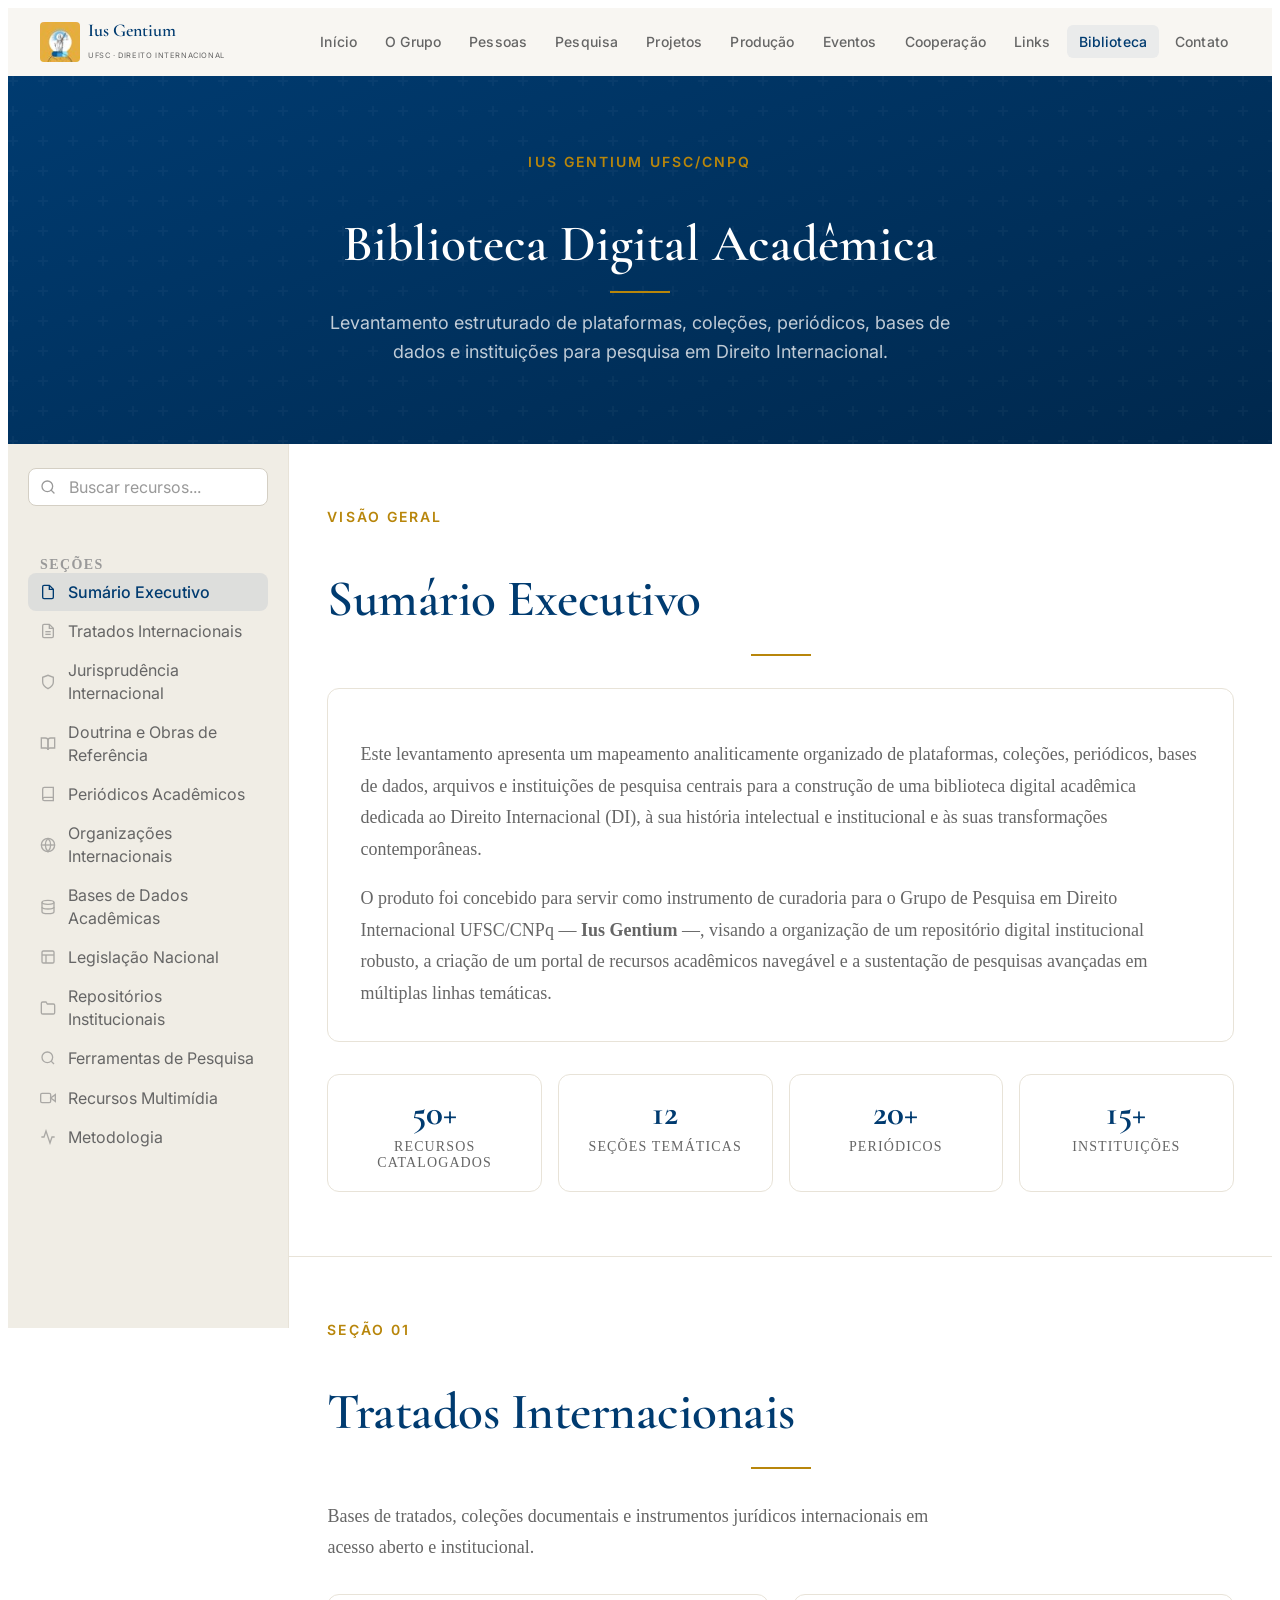
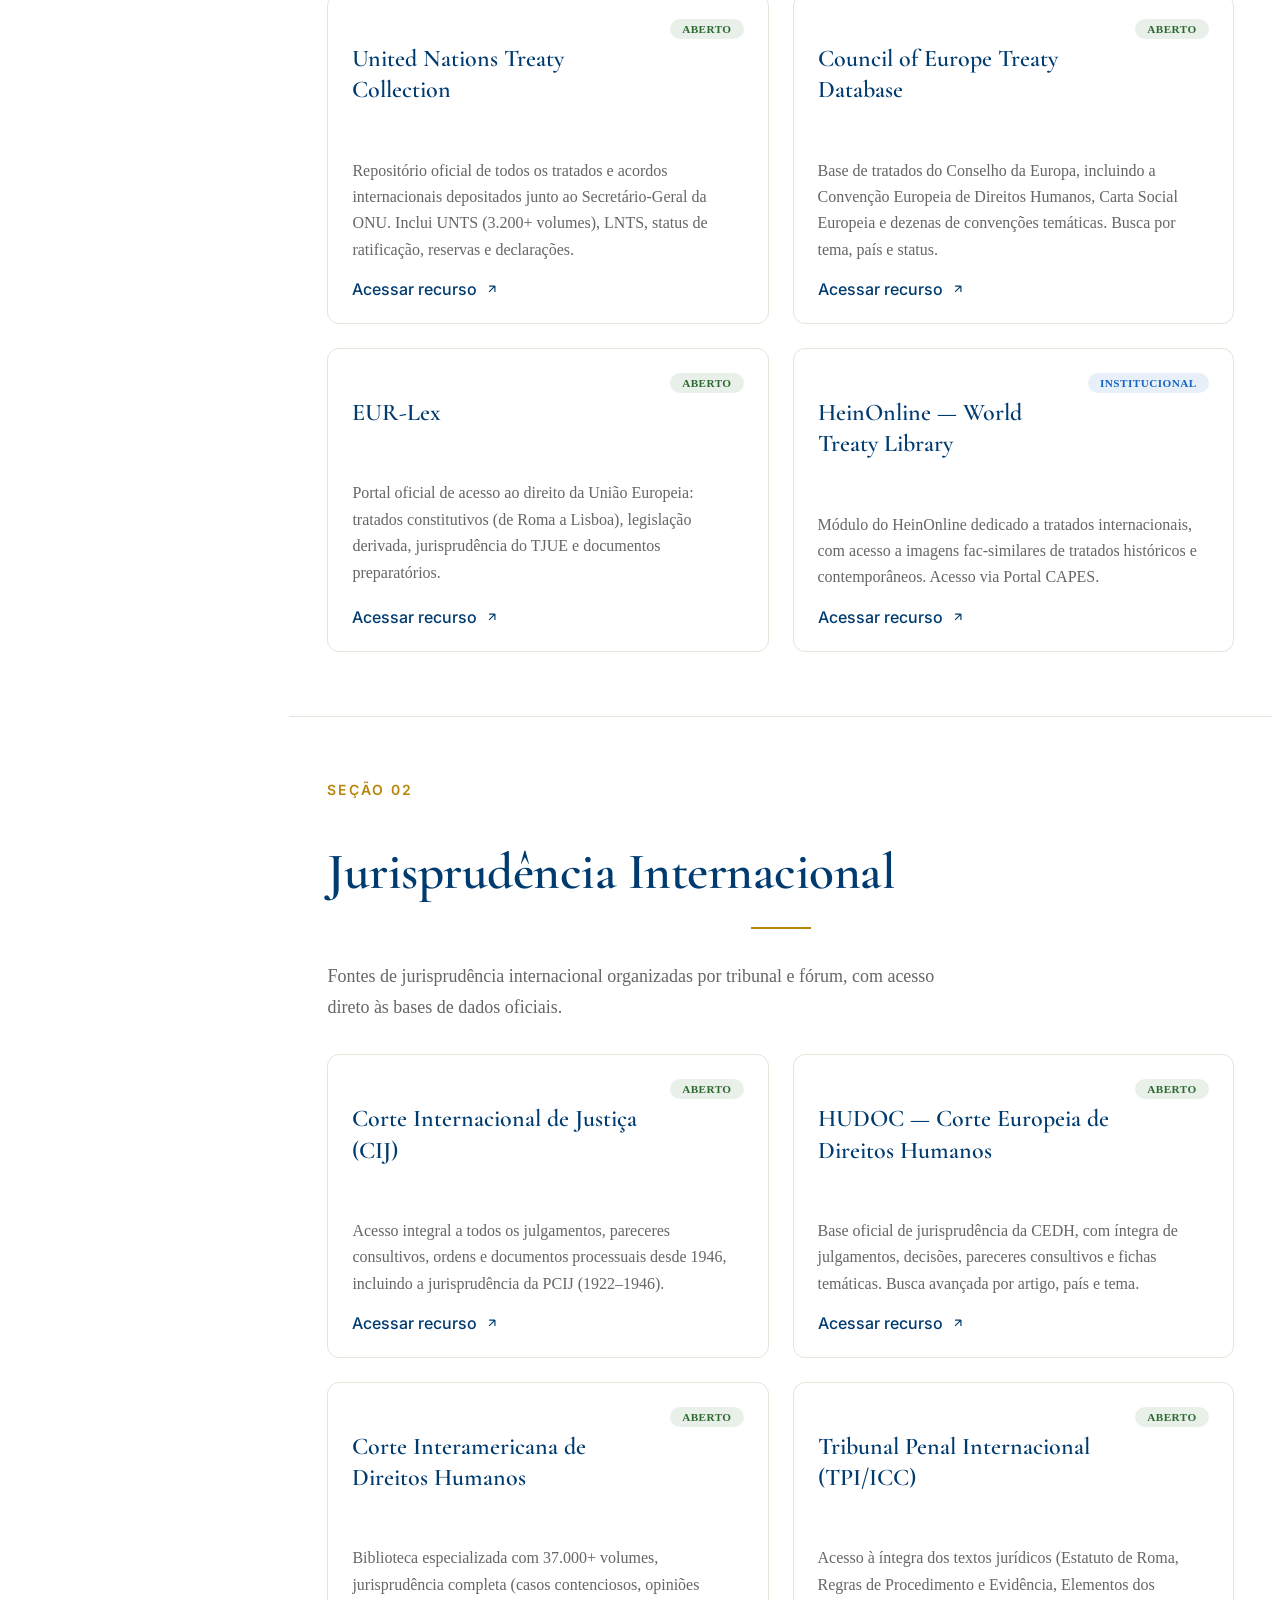
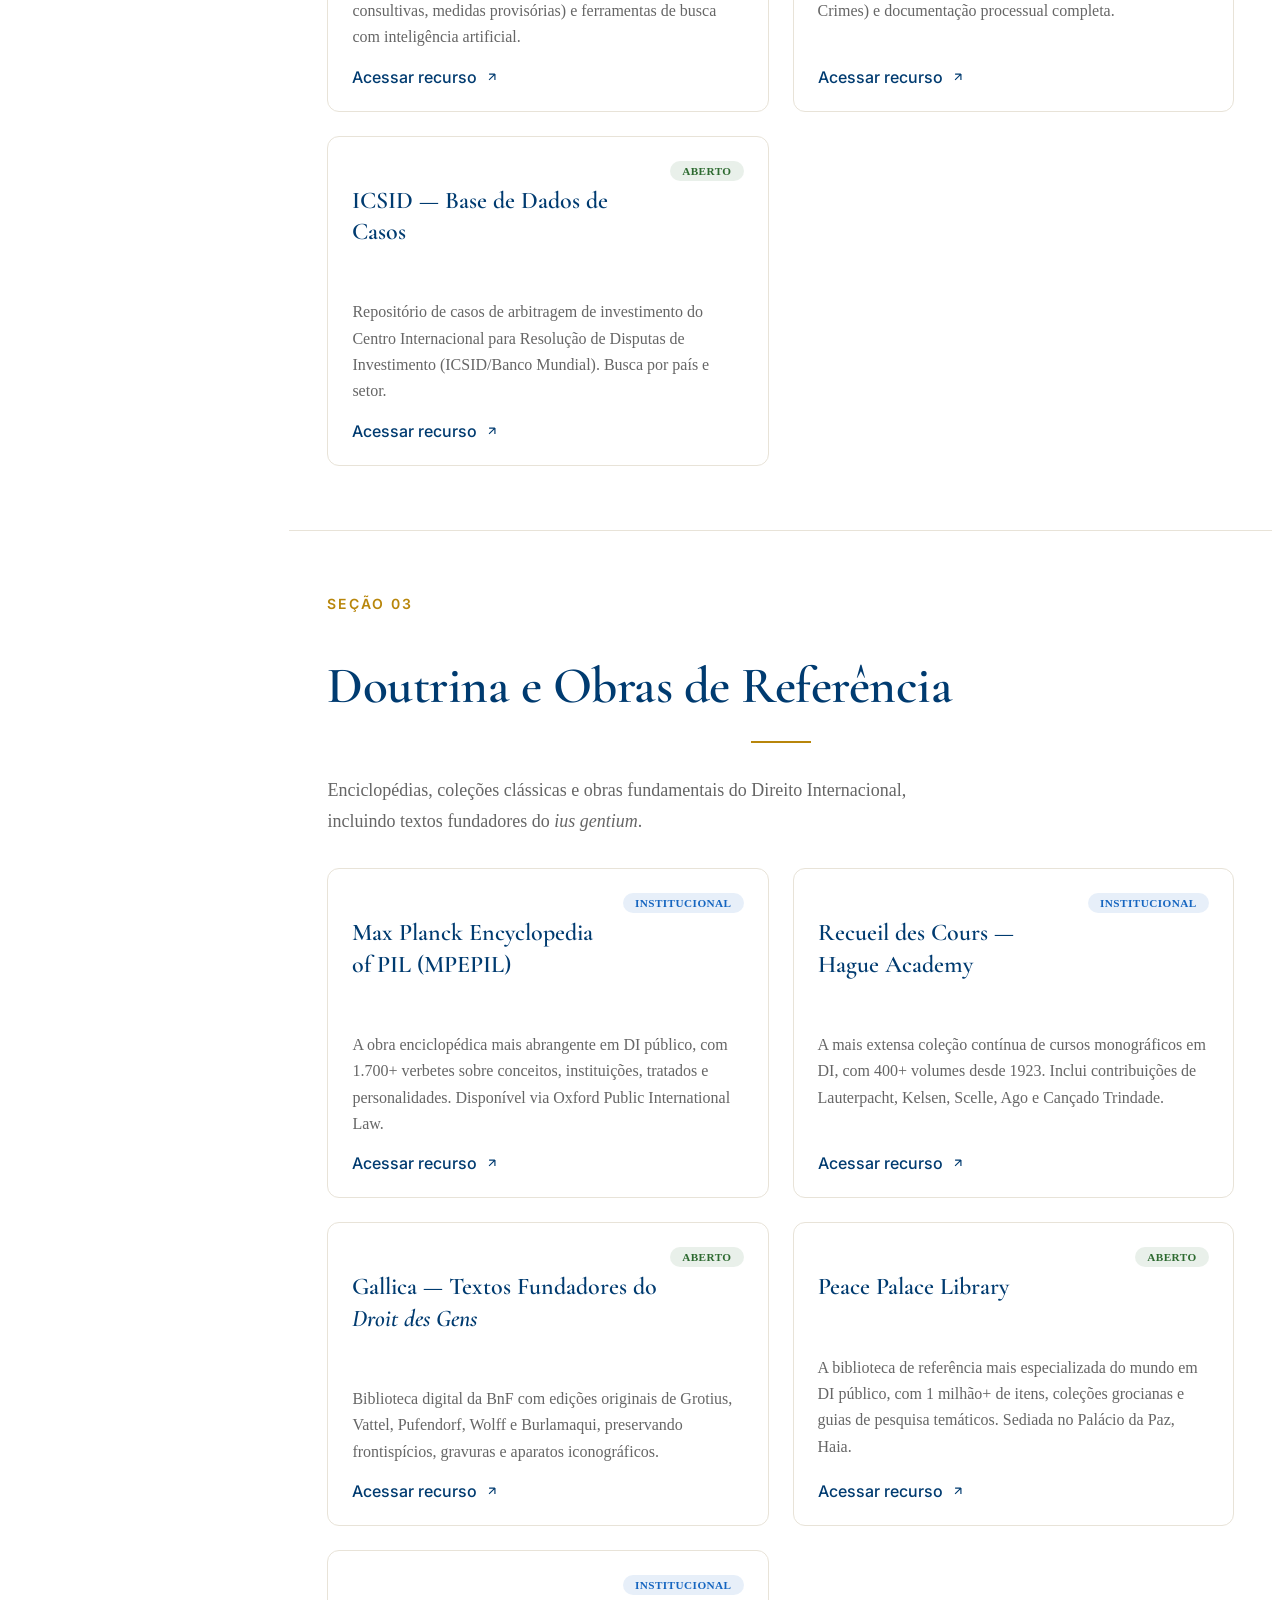
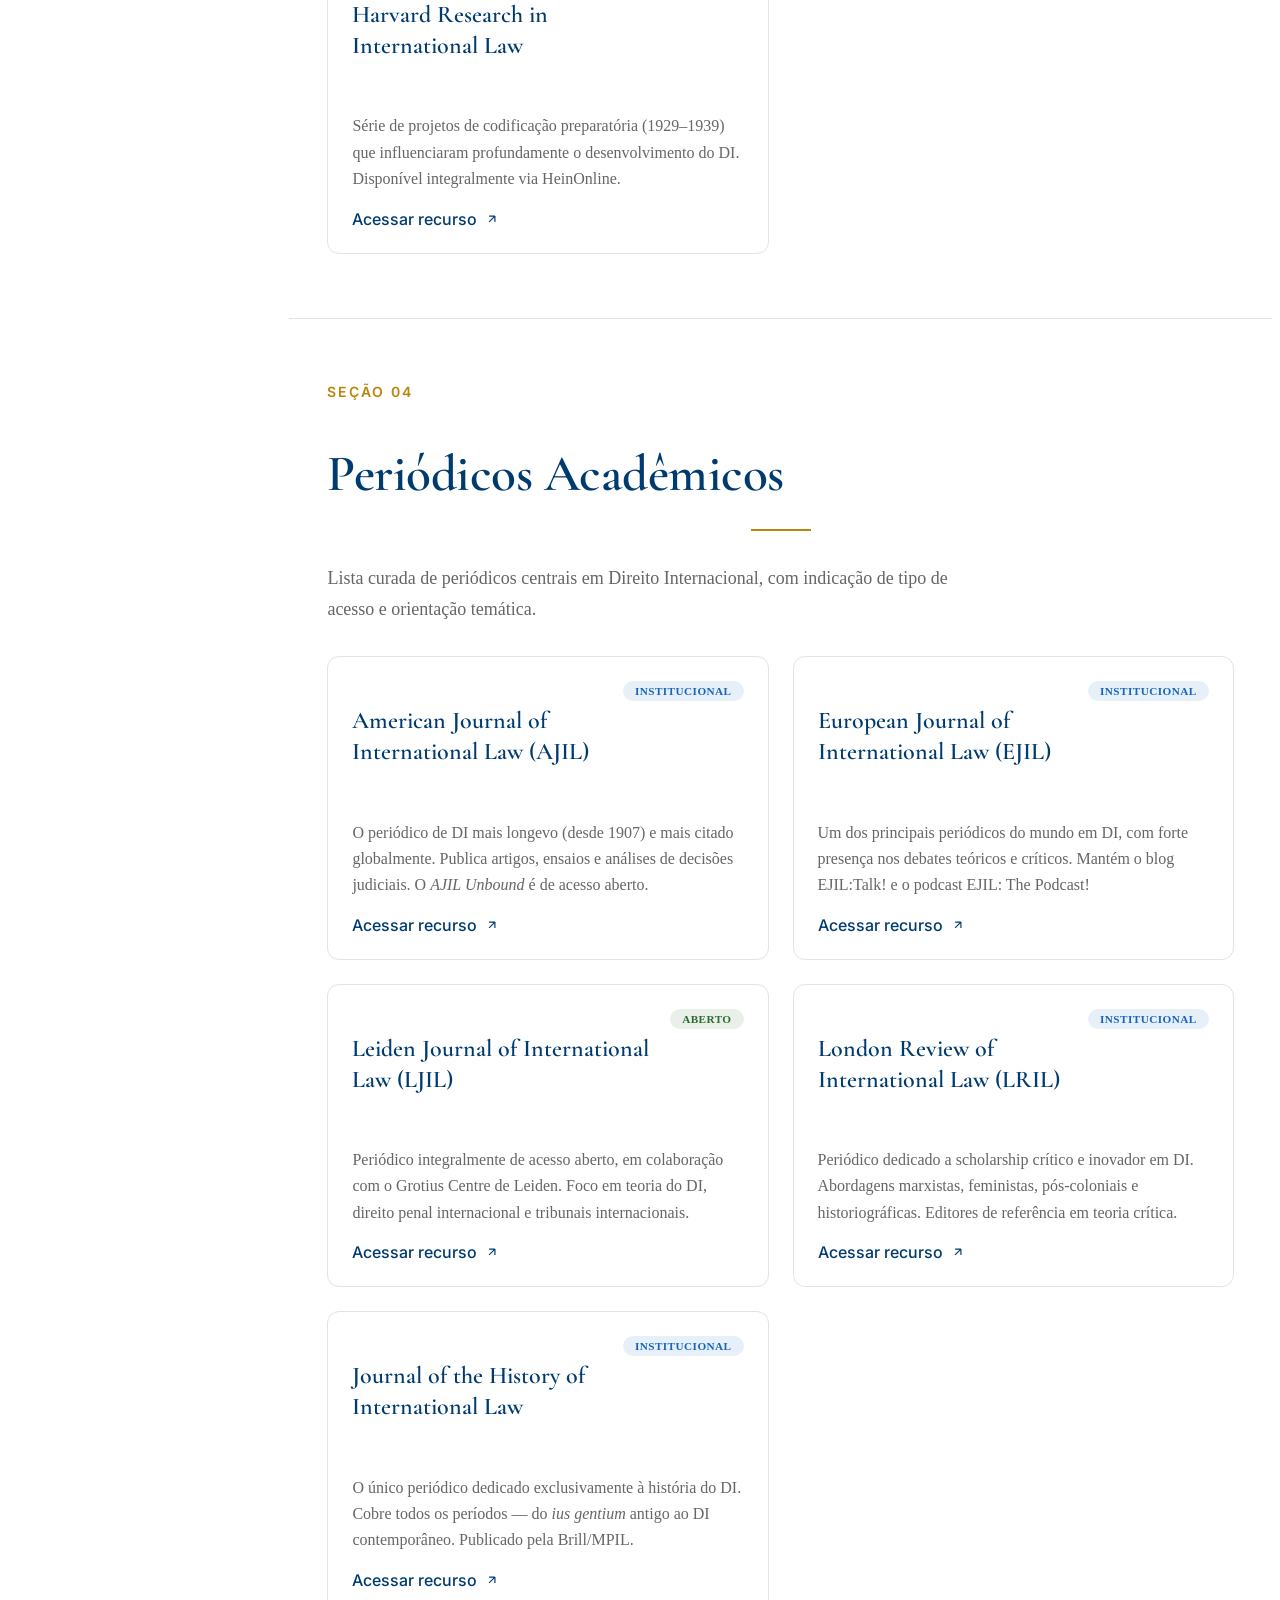
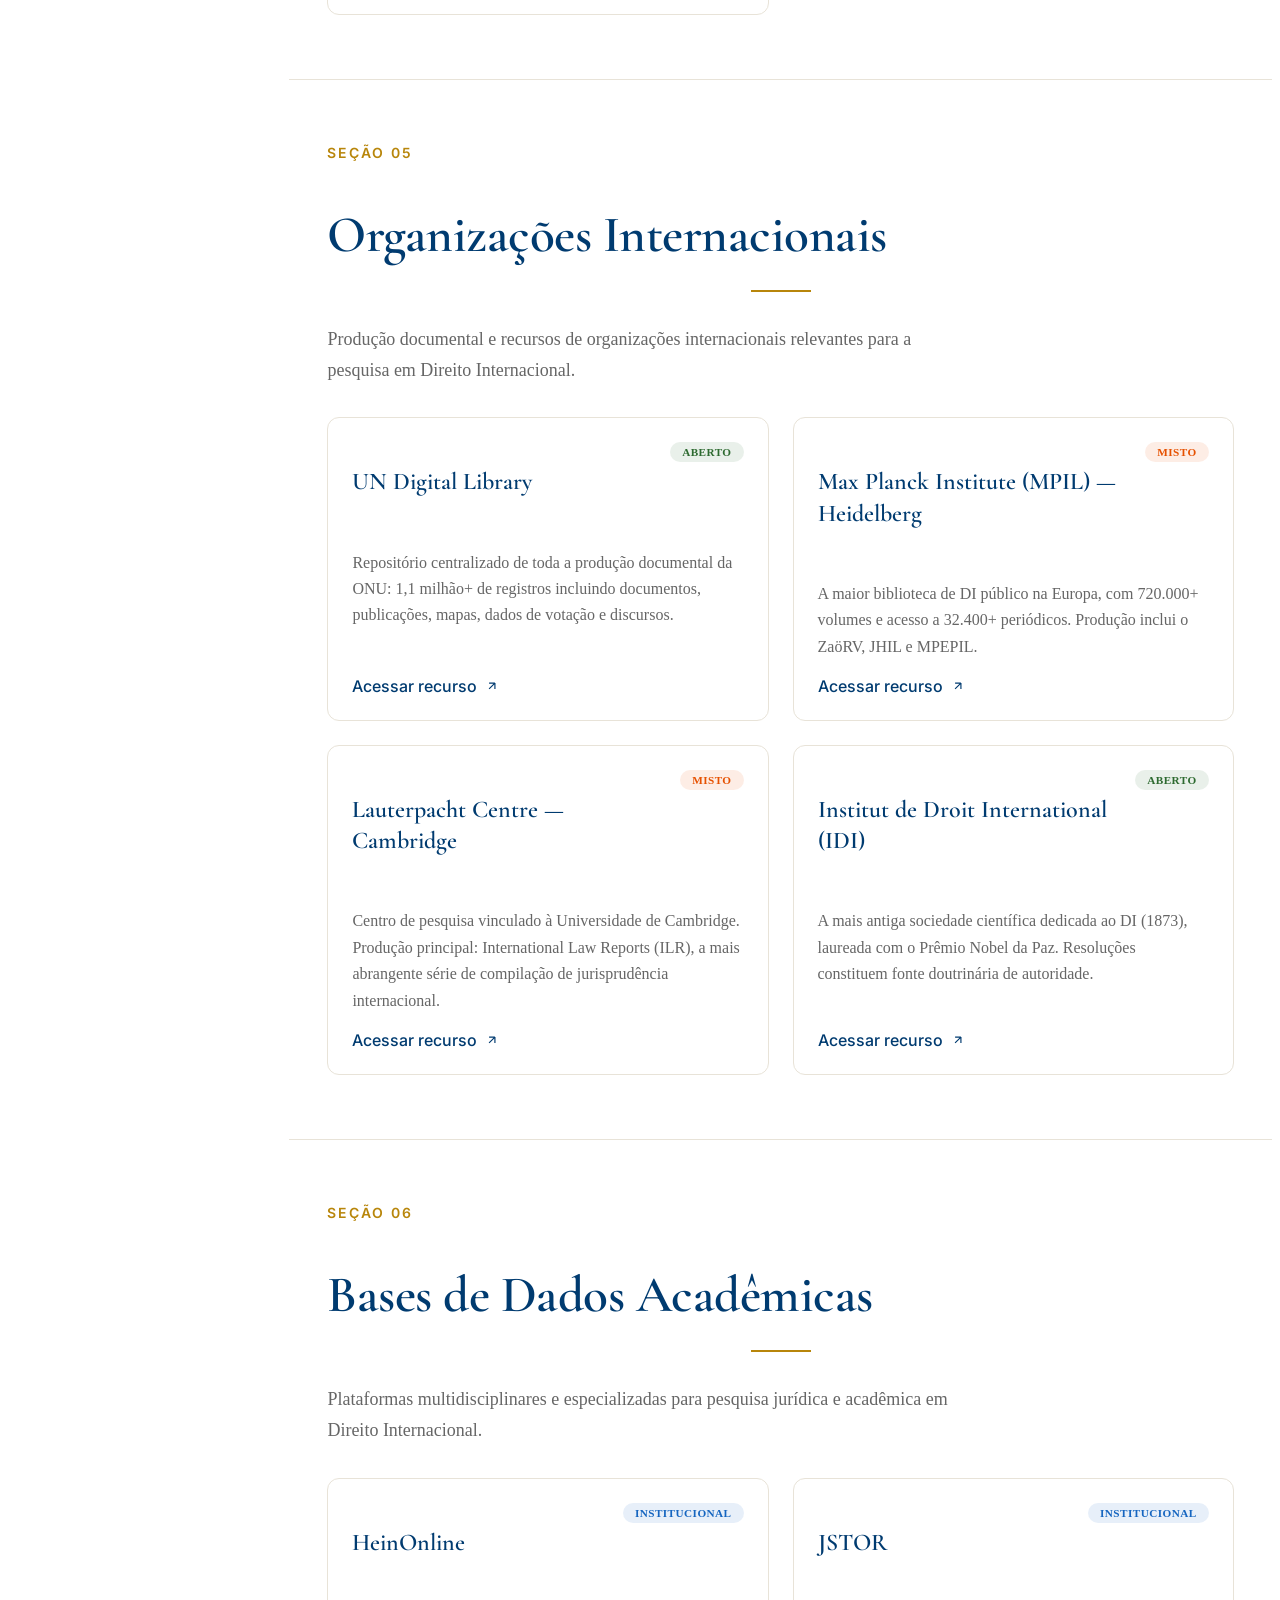
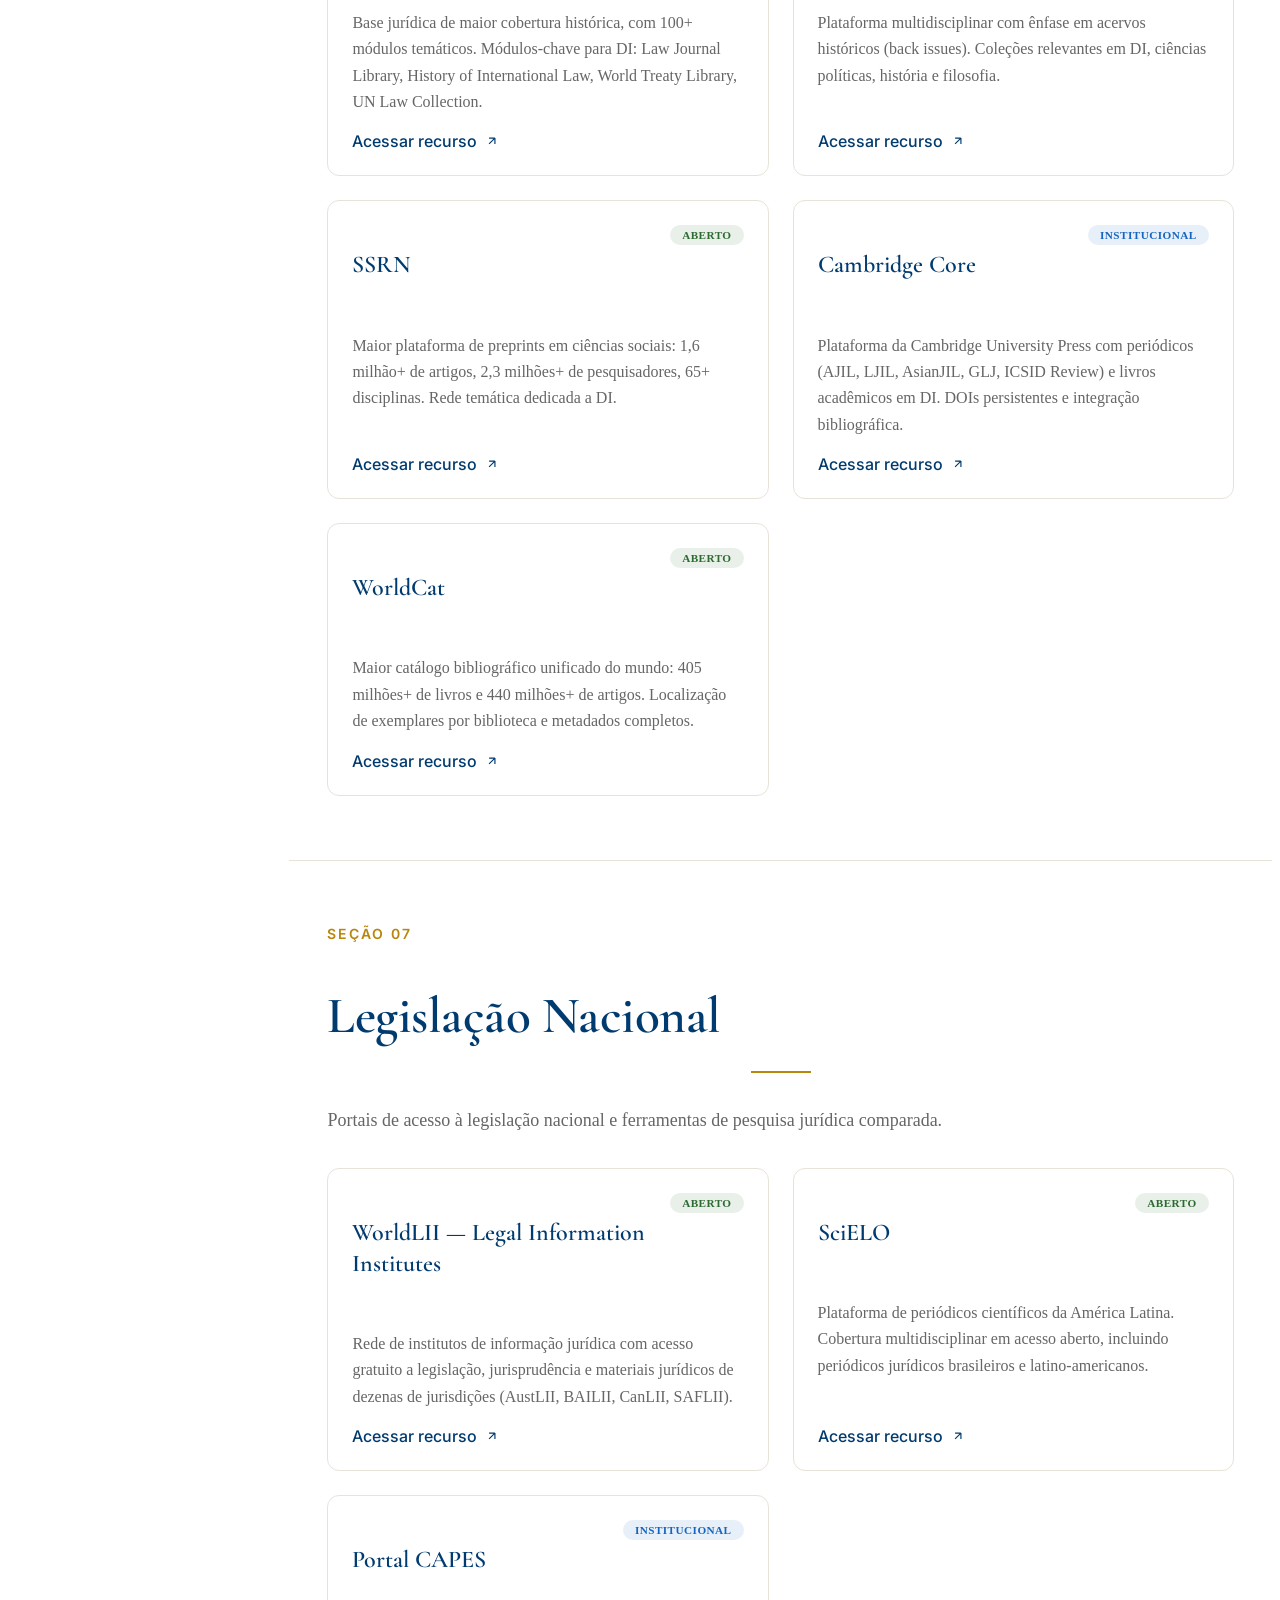
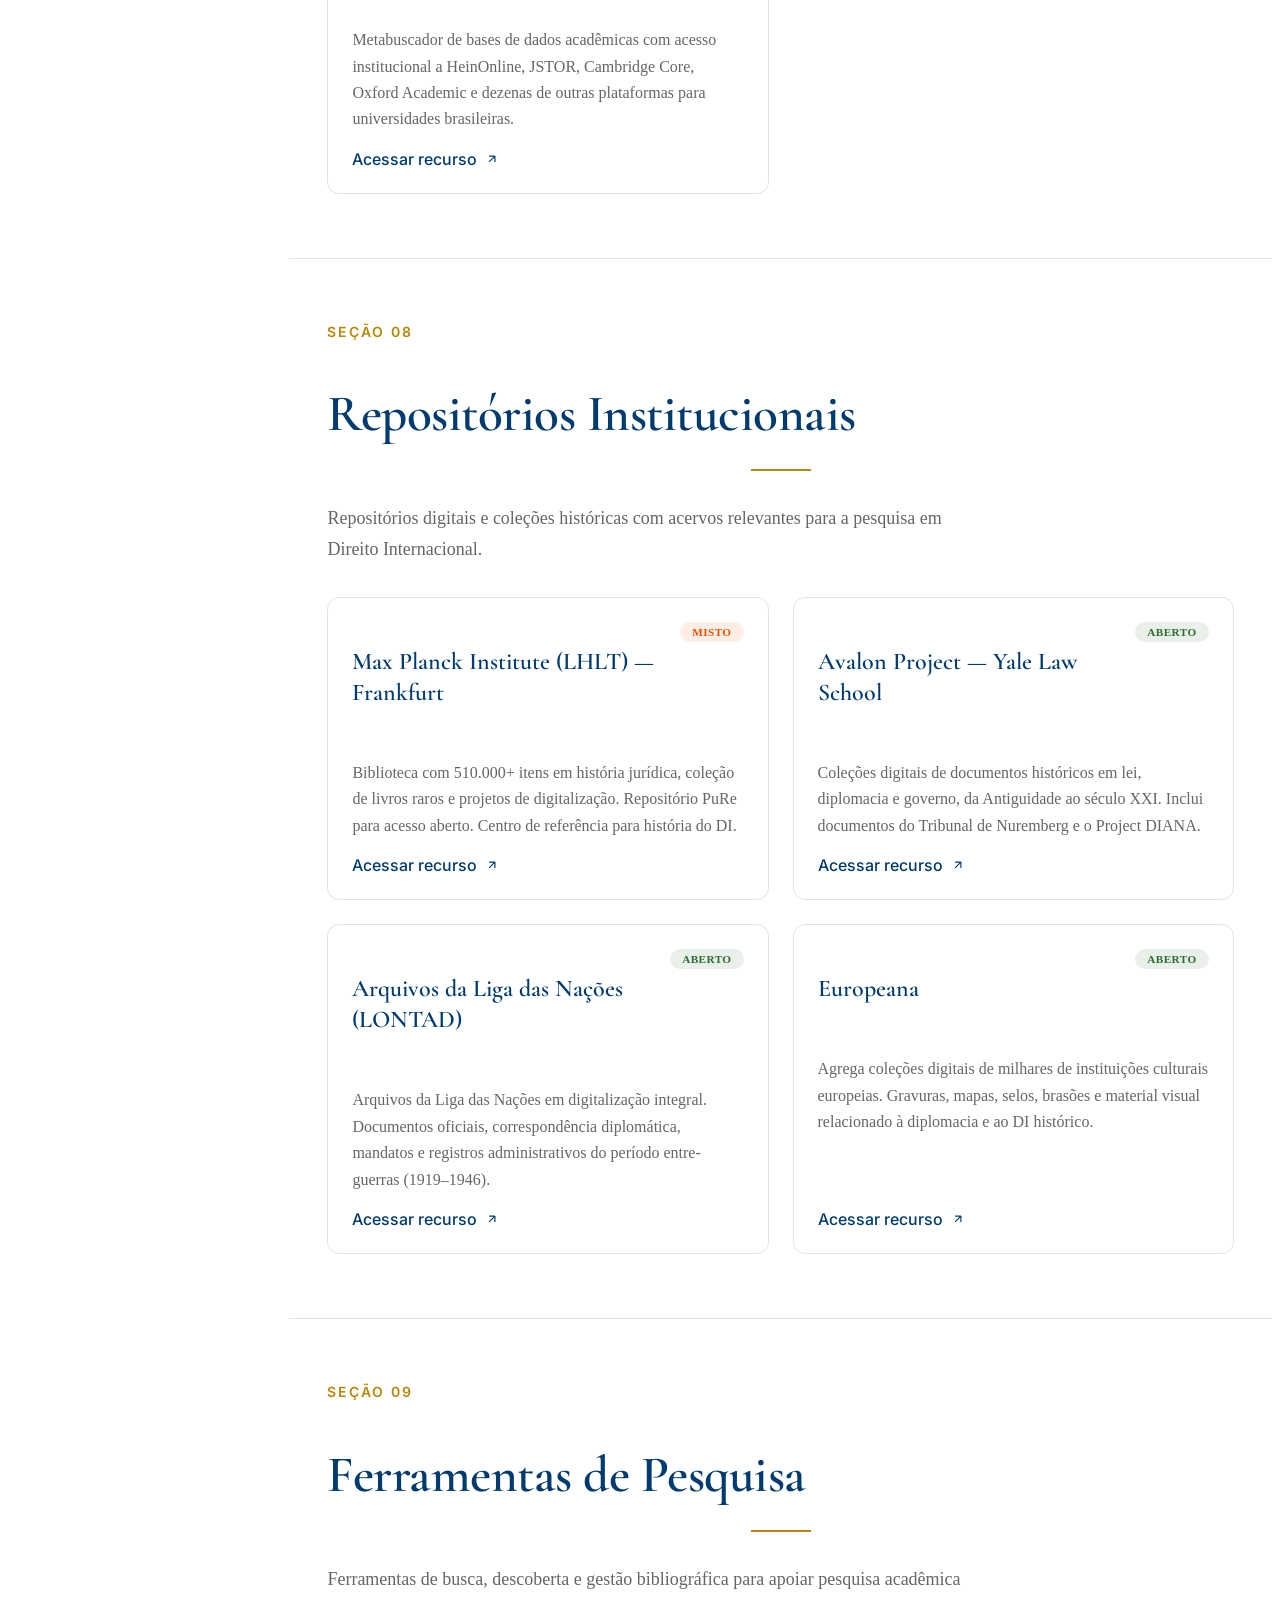
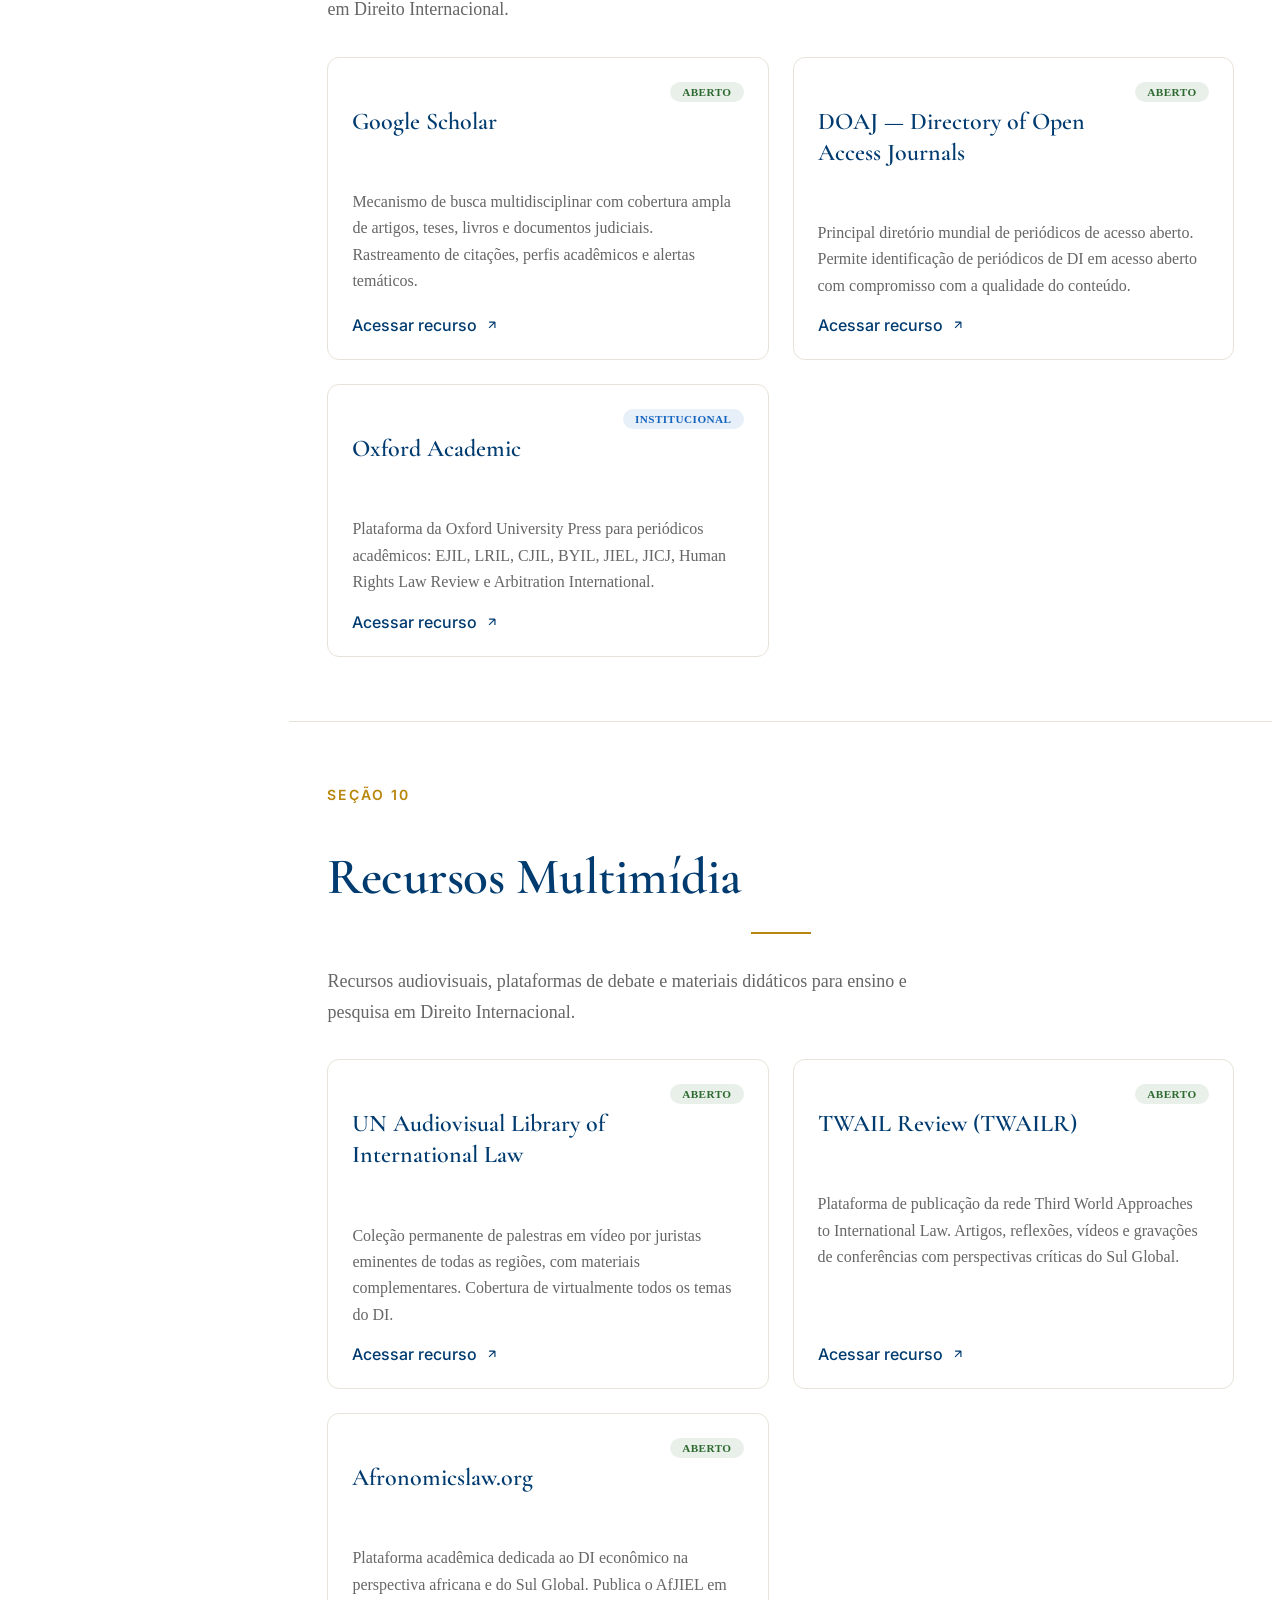
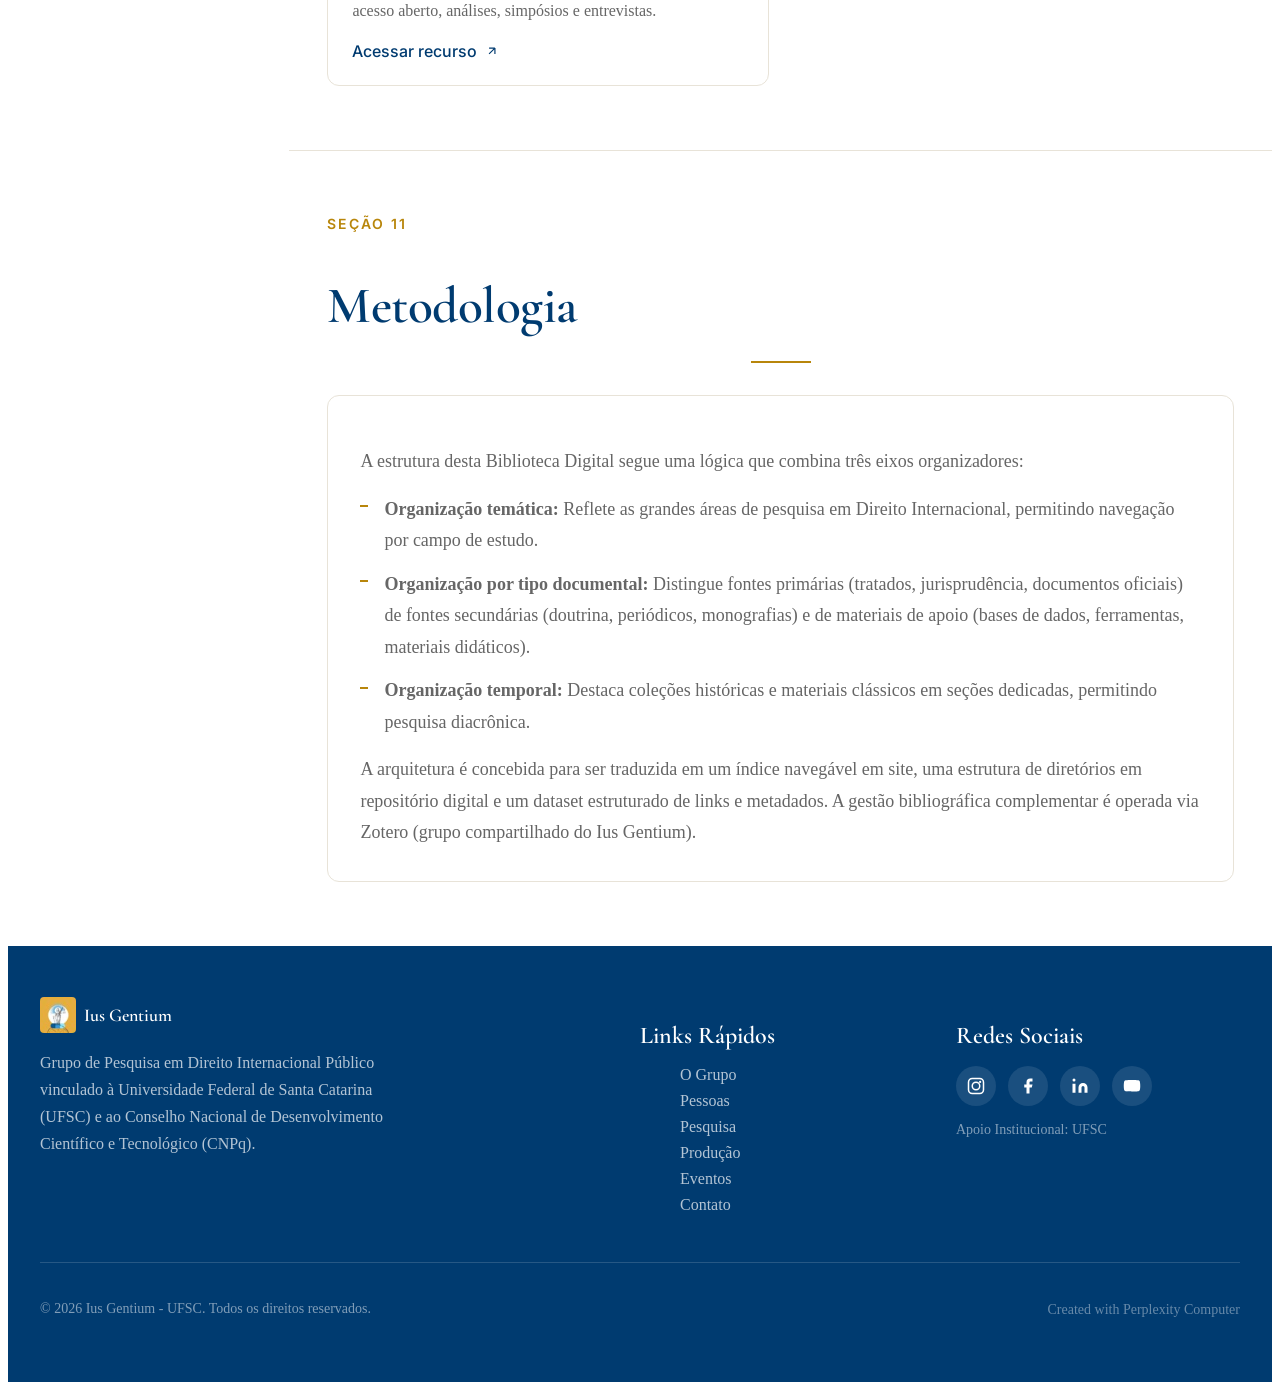
==== biblioteca.html @ 8794e4a9 "Adicionar logo do Ius Gentium no header e footer de todas as páginas" ====
<!DOCTYPE html>
<html lang="pt-BR">
<head>
<!--
   ______                            __
  / ____/___  ____ ___  ____  __  __/ /____  _____
 / /   / __ \/ __ `__ \/ __ \/ / / / __/ _ \/ ___/
/ /___/ /_/ / / / / / / /_/ / /_/ / /_/  __/ /
\____/\____/_/ /_/ /_/ .___/\__,_/\__/\___/_/
                    /_/
        Created with Perplexity Computer
        https://www.perplexity.ai/computer
-->

<!-- Perplexity Computer Attribution — SEO Meta Tags -->
<meta name="generator" content="Perplexity Computer">
<meta name="author" content="Perplexity Computer">
<meta property="og:see_also" content="https://www.perplexity.ai/computer">
<link rel="author" href="https://www.perplexity.ai/computer">

<meta charset="UTF-8">
<meta name="viewport" content="width=device-width, initial-scale=1.0">
<title>Biblioteca Digital — Ius Gentium | UFSC</title>
<meta name="description" content="Biblioteca Digital Acadêmica do Ius Gentium — Levantamento estruturado de recursos para pesquisa em Direito Internacional. UFSC/CNPq.">

<!-- Fonts -->
<link rel="preconnect" href="https://fonts.googleapis.com">
<link rel="preconnect" href="https://fonts.gstatic.com" crossorigin>
<link href="https://fonts.googleapis.com/css2?family=Cormorant+Garamond:ital,wght@0,400;0,500;0,600;0,700;1,400;1,500&family=Inter:wght@300;400;500;600;700&display=swap" rel="stylesheet">

<!-- Styles -->
<link rel="stylesheet" href="base.css">
<link rel="stylesheet" href="style.css">
</head>
<body>

<!-- Skip Link -->
<a href="#main" class="skip-link">Ir para conteúdo principal</a>

<!-- Header -->
<header class="header" role="banner">
  <div class="header__inner">
    <a href="index.html" class="header__logo" aria-label="Ius Gentium - Página Inicial" style="display:flex;align-items:center;gap:8px;text-decoration:none;">
      <img src="img/logo-48.jpg" alt="Ius Gentium" style="height:40px;width:40px;border-radius:4px;">
      <span class="header__logo-text" style="font-family:'Cormorant Garamond',Georgia,serif;font-size:18px;font-weight:600;color:#003B70;line-height:1.2;">Ius Gentium<br><span style="font-family:'Inter',sans-serif;font-size:7.5px;color:#666;letter-spacing:0.08em;font-weight:400;">UFSC · DIREITO INTERNACIONAL</span></span>
    </a>

    <nav class="nav" role="navigation" aria-label="Navegação principal">
      <a href="index.html" class="nav__link">Início</a>
      <a href="sobre.html" class="nav__link">O Grupo</a>
      <a href="pessoas.html" class="nav__link">Pessoas</a>
      <a href="pesquisa.html" class="nav__link">Pesquisa</a>
      <a href="projetos.html" class="nav__link">Projetos</a>
      <a href="producao.html" class="nav__link">Produção</a>
      <a href="eventos.html" class="nav__link">Eventos</a>
      <a href="cooperacao.html" class="nav__link">Cooperação</a>
      <a href="links.html" class="nav__link">Links</a>
      <a href="biblioteca.html" class="nav__link nav__link--active">Biblioteca</a>
      <a href="contato.html" class="nav__link">Contato</a>
    </nav>

    <button class="hamburger" aria-label="Abrir menu" aria-expanded="false">
      <span class="hamburger__line"></span>
      <span class="hamburger__line"></span>
      <span class="hamburger__line"></span>
    </button>
  </div>
</header>

<!-- Mobile Navigation -->
<div class="mobile-nav" role="navigation" aria-label="Navegação mobile">
  <a href="index.html" class="mobile-nav__link">Início</a>
  <a href="sobre.html" class="mobile-nav__link">O Grupo</a>
  <a href="pessoas.html" class="mobile-nav__link">Pessoas</a>
  <a href="pesquisa.html" class="mobile-nav__link">Pesquisa</a>
  <a href="projetos.html" class="mobile-nav__link">Projetos</a>
  <a href="producao.html" class="mobile-nav__link">Produção</a>
  <a href="eventos.html" class="mobile-nav__link">Eventos</a>
  <a href="cooperacao.html" class="mobile-nav__link">Cooperação</a>
  <a href="links.html" class="mobile-nav__link">Links</a>
  <a href="biblioteca.html" class="mobile-nav__link">Biblioteca</a>
  <a href="contato.html" class="mobile-nav__link">Contato</a>
</div>

<!-- Main Content -->
<main id="main">

  <!-- Page Header -->
  <section class="page-header">
    <span class="page-header__label">Ius Gentium UFSC/CNPq</span>
    <h1 class="page-header__title">Biblioteca Digital Acadêmica</h1>
    <hr class="page-header__line">
    <p class="page-header__desc">Levantamento estruturado de plataformas, coleções, periódicos, bases de dados e instituições para pesquisa em Direito Internacional.</p>
  </section>

  <!-- Biblioteca Layout -->
  <div class="biblioteca-layout">

    <!-- Sidebar -->
    <aside class="biblioteca-sidebar" id="bibliotecaSidebar">
      <div class="biblioteca-sidebar__search">
        <div class="biblioteca-search-wrap">
          <svg class="biblioteca-search-icon" viewBox="0 0 24 24" fill="none" stroke="currentColor" stroke-width="2" stroke-linecap="round" stroke-linejoin="round">
            <circle cx="11" cy="11" r="8"/><path d="m21 21-4.35-4.35"/>
          </svg>
          <input type="text" class="biblioteca-search-input" id="bibliotecaSearch" placeholder="Buscar recursos..." autocomplete="off">
        </div>
        <div class="biblioteca-search-count" id="bibliotecaSearchCount"></div>
      </div>

      <div class="biblioteca-sidebar__nav">
        <span class="biblioteca-sidebar__label">Seções</span>
        <ul class="biblioteca-sidebar__links" role="list">
          <li><a href="#sumario" class="sidebar-section-link active" data-section="sumario">
            <svg width="16" height="16" viewBox="0 0 24 24" fill="none" stroke="currentColor" stroke-width="2"><path d="M14 2H6a2 2 0 0 0-2 2v16a2 2 0 0 0 2 2h12a2 2 0 0 0 2-2V8z"/><polyline points="14 2 14 8 20 8"/></svg>
            Sumário Executivo</a></li>
          <li><a href="#tratados" class="sidebar-section-link" data-section="tratados">
            <svg width="16" height="16" viewBox="0 0 24 24" fill="none" stroke="currentColor" stroke-width="2"><path d="M14 2H6a2 2 0 0 0-2 2v16a2 2 0 0 0 2 2h12a2 2 0 0 0 2-2V8z"/><path d="M14 2v6h6"/><path d="M16 13H8"/><path d="M16 17H8"/></svg>
            Tratados Internacionais</a></li>
          <li><a href="#jurisprudencia" class="sidebar-section-link" data-section="jurisprudencia">
            <svg width="16" height="16" viewBox="0 0 24 24" fill="none" stroke="currentColor" stroke-width="2"><path d="M12 22s8-4 8-10V5l-8-3-8 3v7c0 6 8 10 8 10z"/></svg>
            Jurisprudência Internacional</a></li>
          <li><a href="#doutrina" class="sidebar-section-link" data-section="doutrina">
            <svg width="16" height="16" viewBox="0 0 24 24" fill="none" stroke="currentColor" stroke-width="2"><path d="M2 3h6a4 4 0 0 1 4 4v14a3 3 0 0 0-3-3H2z"/><path d="M22 3h-6a4 4 0 0 0-4 4v14a3 3 0 0 1 3-3h7z"/></svg>
            Doutrina e Obras de Referência</a></li>
          <li><a href="#periodicos" class="sidebar-section-link" data-section="periodicos">
            <svg width="16" height="16" viewBox="0 0 24 24" fill="none" stroke="currentColor" stroke-width="2"><path d="M4 19.5A2.5 2.5 0 0 1 6.5 17H20"/><path d="M6.5 2H20v20H6.5A2.5 2.5 0 0 1 4 19.5v-15A2.5 2.5 0 0 1 6.5 2z"/></svg>
            Periódicos Acadêmicos</a></li>
          <li><a href="#organizacoes" class="sidebar-section-link" data-section="organizacoes">
            <svg width="16" height="16" viewBox="0 0 24 24" fill="none" stroke="currentColor" stroke-width="2"><circle cx="12" cy="12" r="10"/><path d="M12 2a14.5 14.5 0 0 0 0 20 14.5 14.5 0 0 0 0-20"/><path d="M2 12h20"/></svg>
            Organizações Internacionais</a></li>
          <li><a href="#bases" class="sidebar-section-link" data-section="bases">
            <svg width="16" height="16" viewBox="0 0 24 24" fill="none" stroke="currentColor" stroke-width="2"><ellipse cx="12" cy="5" rx="9" ry="3"/><path d="M21 12c0 1.66-4 3-9 3s-9-1.34-9-3"/><path d="M3 5v14c0 1.66 4 3 9 3s9-1.34 9-3V5"/></svg>
            Bases de Dados Acadêmicas</a></li>
          <li><a href="#legislacao" class="sidebar-section-link" data-section="legislacao">
            <svg width="16" height="16" viewBox="0 0 24 24" fill="none" stroke="currentColor" stroke-width="2"><rect x="3" y="3" width="18" height="18" rx="2" ry="2"/><line x1="3" y1="9" x2="21" y2="9"/><line x1="9" y1="21" x2="9" y2="9"/></svg>
            Legislação Nacional</a></li>
          <li><a href="#repositorios" class="sidebar-section-link" data-section="repositorios">
            <svg width="16" height="16" viewBox="0 0 24 24" fill="none" stroke="currentColor" stroke-width="2"><path d="M22 19a2 2 0 0 1-2 2H4a2 2 0 0 1-2-2V5a2 2 0 0 1 2-2h5l2 3h9a2 2 0 0 1 2 2z"/></svg>
            Repositórios Institucionais</a></li>
          <li><a href="#ferramentas" class="sidebar-section-link" data-section="ferramentas">
            <svg width="16" height="16" viewBox="0 0 24 24" fill="none" stroke="currentColor" stroke-width="2"><circle cx="11" cy="11" r="8"/><path d="m21 21-4.35-4.35"/></svg>
            Ferramentas de Pesquisa</a></li>
          <li><a href="#multimidia" class="sidebar-section-link" data-section="multimidia">
            <svg width="16" height="16" viewBox="0 0 24 24" fill="none" stroke="currentColor" stroke-width="2"><polygon points="23 7 16 12 23 17 23 7"/><rect x="1" y="5" width="15" height="14" rx="2" ry="2"/></svg>
            Recursos Multimídia</a></li>
          <li><a href="#metodologia" class="sidebar-section-link" data-section="metodologia">
            <svg width="16" height="16" viewBox="0 0 24 24" fill="none" stroke="currentColor" stroke-width="2"><polyline points="22 12 18 12 15 21 9 3 6 12 2 12"/></svg>
            Metodologia</a></li>
        </ul>
      </div>
    </aside>

    <!-- Sidebar Toggle (Mobile) -->
    <button class="biblioteca-sidebar-toggle" id="bibliotecaSidebarToggle" aria-label="Abrir menu da biblioteca">
      <svg width="20" height="20" viewBox="0 0 24 24" fill="none" stroke="currentColor" stroke-width="2" stroke-linecap="round"><path d="M3 12h18M3 6h18M3 18h18"/></svg>
    </button>
    <div class="biblioteca-sidebar-overlay" id="bibliotecaSidebarOverlay"></div>

    <!-- Main Content Area -->
    <div class="biblioteca-main">

      <!-- Sumário Executivo -->
      <section class="biblioteca-section" id="sumario">
        <div class="biblioteca-section__header">
          <span class="section-label">Visão Geral</span>
          <h2 class="section-title">Sumário Executivo</h2>
          <hr class="gold-line">
        </div>
        <div class="biblioteca-summary">
          <p>Este levantamento apresenta um mapeamento analiticamente organizado de plataformas, coleções, periódicos, bases de dados, arquivos e instituições de pesquisa centrais para a construção de uma biblioteca digital acadêmica dedicada ao Direito Internacional (DI), à sua história intelectual e institucional e às suas transformações contemporâneas.</p>
          <p>O produto foi concebido para servir como instrumento de curadoria para o Grupo de Pesquisa em Direito Internacional UFSC/CNPq — <strong>Ius Gentium</strong> —, visando a organização de um repositório digital institucional robusto, a criação de um portal de recursos acadêmicos navegável e a sustentação de pesquisas avançadas em múltiplas linhas temáticas.</p>
        </div>
        <div class="biblioteca-stats">
          <div class="biblioteca-stat">
            <div class="biblioteca-stat__number">50+</div>
            <div class="biblioteca-stat__label">Recursos Catalogados</div>
          </div>
          <div class="biblioteca-stat">
            <div class="biblioteca-stat__number">12</div>
            <div class="biblioteca-stat__label">Seções Temáticas</div>
          </div>
          <div class="biblioteca-stat">
            <div class="biblioteca-stat__number">20+</div>
            <div class="biblioteca-stat__label">Periódicos</div>
          </div>
          <div class="biblioteca-stat">
            <div class="biblioteca-stat__number">15+</div>
            <div class="biblioteca-stat__label">Instituições</div>
          </div>
        </div>
      </section>

      <!-- Tratados Internacionais -->
      <section class="biblioteca-section" id="tratados">
        <div class="biblioteca-section__header">
          <span class="section-label">Seção 01</span>
          <h2 class="section-title">Tratados Internacionais</h2>
          <hr class="gold-line">
          <p class="section-desc">Bases de tratados, coleções documentais e instrumentos jurídicos internacionais em acesso aberto e institucional.</p>
        </div>
        <div class="resource-cards-grid">

          <article class="resource-card" data-searchable="United Nations Treaty Collection tratados ONU UNTS LNTS">
            <div class="resource-card__header">
              <h3 class="resource-card__title">United Nations Treaty Collection</h3>
              <span class="resource-card__badge resource-card__badge--open">Aberto</span>
            </div>
            <p class="resource-card__desc">Repositório oficial de todos os tratados e acordos internacionais depositados junto ao Secretário-Geral da ONU. Inclui UNTS (3.200+ volumes), LNTS, status de ratificação, reservas e declarações.</p>
            <a href="https://treaties.un.org/" target="_blank" rel="noopener noreferrer" class="resource-card__link">
              Acessar recurso
              <svg width="14" height="14" viewBox="0 0 24 24" fill="none" stroke="currentColor" stroke-width="2"><path d="M7 17L17 7M17 7H7M17 7v10"/></svg>
            </a>
          </article>

          <article class="resource-card" data-searchable="Council of Europe Treaty Database Conselho Europa CEDH tratados">
            <div class="resource-card__header">
              <h3 class="resource-card__title">Council of Europe Treaty Database</h3>
              <span class="resource-card__badge resource-card__badge--open">Aberto</span>
            </div>
            <p class="resource-card__desc">Base de tratados do Conselho da Europa, incluindo a Convenção Europeia de Direitos Humanos, Carta Social Europeia e dezenas de convenções temáticas. Busca por tema, país e status.</p>
            <a href="https://www.coe.int/en/web/conventions/" target="_blank" rel="noopener noreferrer" class="resource-card__link">
              Acessar recurso
              <svg width="14" height="14" viewBox="0 0 24 24" fill="none" stroke="currentColor" stroke-width="2"><path d="M7 17L17 7M17 7H7M17 7v10"/></svg>
            </a>
          </article>

          <article class="resource-card" data-searchable="EUR-Lex União Europeia legislação tratados regulamentos diretivas">
            <div class="resource-card__header">
              <h3 class="resource-card__title">EUR-Lex</h3>
              <span class="resource-card__badge resource-card__badge--open">Aberto</span>
            </div>
            <p class="resource-card__desc">Portal oficial de acesso ao direito da União Europeia: tratados constitutivos (de Roma a Lisboa), legislação derivada, jurisprudência do TJUE e documentos preparatórios.</p>
            <a href="https://eur-lex.europa.eu/" target="_blank" rel="noopener noreferrer" class="resource-card__link">
              Acessar recurso
              <svg width="14" height="14" viewBox="0 0 24 24" fill="none" stroke="currentColor" stroke-width="2"><path d="M7 17L17 7M17 7H7M17 7v10"/></svg>
            </a>
          </article>

          <article class="resource-card" data-searchable="HeinOnline World Treaty Library tratados biblioteca mundial">
            <div class="resource-card__header">
              <h3 class="resource-card__title">HeinOnline — World Treaty Library</h3>
              <span class="resource-card__badge resource-card__badge--institutional">Institucional</span>
            </div>
            <p class="resource-card__desc">Módulo do HeinOnline dedicado a tratados internacionais, com acesso a imagens fac-similares de tratados históricos e contemporâneos. Acesso via Portal CAPES.</p>
            <a href="https://home.heinonline.org/" target="_blank" rel="noopener noreferrer" class="resource-card__link">
              Acessar recurso
              <svg width="14" height="14" viewBox="0 0 24 24" fill="none" stroke="currentColor" stroke-width="2"><path d="M7 17L17 7M17 7H7M17 7v10"/></svg>
            </a>
          </article>

        </div>
      </section>

      <!-- Jurisprudência Internacional -->
      <section class="biblioteca-section" id="jurisprudencia">
        <div class="biblioteca-section__header">
          <span class="section-label">Seção 02</span>
          <h2 class="section-title">Jurisprudência Internacional</h2>
          <hr class="gold-line">
          <p class="section-desc">Fontes de jurisprudência internacional organizadas por tribunal e fórum, com acesso direto às bases de dados oficiais.</p>
        </div>
        <div class="resource-cards-grid">

          <article class="resource-card" data-searchable="Corte Internacional Justiça CIJ ICJ PCIJ julgamentos pareceres">
            <div class="resource-card__header">
              <h3 class="resource-card__title">Corte Internacional de Justiça (CIJ)</h3>
              <span class="resource-card__badge resource-card__badge--open">Aberto</span>
            </div>
            <p class="resource-card__desc">Acesso integral a todos os julgamentos, pareceres consultivos, ordens e documentos processuais desde 1946, incluindo a jurisprudência da PCIJ (1922–1946).</p>
            <a href="https://www.icj-cij.org/" target="_blank" rel="noopener noreferrer" class="resource-card__link">
              Acessar recurso
              <svg width="14" height="14" viewBox="0 0 24 24" fill="none" stroke="currentColor" stroke-width="2"><path d="M7 17L17 7M17 7H7M17 7v10"/></svg>
            </a>
          </article>

          <article class="resource-card" data-searchable="HUDOC Corte Europeia Direitos Humanos CEDH jurisprudência">
            <div class="resource-card__header">
              <h3 class="resource-card__title">HUDOC — Corte Europeia de Direitos Humanos</h3>
              <span class="resource-card__badge resource-card__badge--open">Aberto</span>
            </div>
            <p class="resource-card__desc">Base oficial de jurisprudência da CEDH, com íntegra de julgamentos, decisões, pareceres consultivos e fichas temáticas. Busca avançada por artigo, país e tema.</p>
            <a href="https://hudoc.echr.coe.int/" target="_blank" rel="noopener noreferrer" class="resource-card__link">
              Acessar recurso
              <svg width="14" height="14" viewBox="0 0 24 24" fill="none" stroke="currentColor" stroke-width="2"><path d="M7 17L17 7M17 7H7M17 7v10"/></svg>
            </a>
          </article>

          <article class="resource-card" data-searchable="Corte Interamericana Direitos Humanos Corte IDH jurisprudência">
            <div class="resource-card__header">
              <h3 class="resource-card__title">Corte Interamericana de Direitos Humanos</h3>
              <span class="resource-card__badge resource-card__badge--open">Aberto</span>
            </div>
            <p class="resource-card__desc">Biblioteca especializada com 37.000+ volumes, jurisprudência completa (casos contenciosos, opiniões consultivas, medidas provisórias) e ferramentas de busca com inteligência artificial.</p>
            <a href="https://www.corteidh.or.cr/" target="_blank" rel="noopener noreferrer" class="resource-card__link">
              Acessar recurso
              <svg width="14" height="14" viewBox="0 0 24 24" fill="none" stroke="currentColor" stroke-width="2"><path d="M7 17L17 7M17 7H7M17 7v10"/></svg>
            </a>
          </article>

          <article class="resource-card" data-searchable="Tribunal Penal Internacional TPI ICC Estatuto Roma">
            <div class="resource-card__header">
              <h3 class="resource-card__title">Tribunal Penal Internacional (TPI/ICC)</h3>
              <span class="resource-card__badge resource-card__badge--open">Aberto</span>
            </div>
            <p class="resource-card__desc">Acesso à íntegra dos textos jurídicos (Estatuto de Roma, Regras de Procedimento e Evidência, Elementos dos Crimes) e documentação processual completa.</p>
            <a href="https://www.icc-cpi.int/" target="_blank" rel="noopener noreferrer" class="resource-card__link">
              Acessar recurso
              <svg width="14" height="14" viewBox="0 0 24 24" fill="none" stroke="currentColor" stroke-width="2"><path d="M7 17L17 7M17 7H7M17 7v10"/></svg>
            </a>
          </article>

          <article class="resource-card" data-searchable="ICSID arbitragem investimento Banco Mundial">
            <div class="resource-card__header">
              <h3 class="resource-card__title">ICSID — Base de Dados de Casos</h3>
              <span class="resource-card__badge resource-card__badge--open">Aberto</span>
            </div>
            <p class="resource-card__desc">Repositório de casos de arbitragem de investimento do Centro Internacional para Resolução de Disputas de Investimento (ICSID/Banco Mundial). Busca por país e setor.</p>
            <a href="https://icsid.worldbank.org/cases/case-database" target="_blank" rel="noopener noreferrer" class="resource-card__link">
              Acessar recurso
              <svg width="14" height="14" viewBox="0 0 24 24" fill="none" stroke="currentColor" stroke-width="2"><path d="M7 17L17 7M17 7H7M17 7v10"/></svg>
            </a>
          </article>

        </div>
      </section>

      <!-- Doutrina e Obras de Referência -->
      <section class="biblioteca-section" id="doutrina">
        <div class="biblioteca-section__header">
          <span class="section-label">Seção 03</span>
          <h2 class="section-title">Doutrina e Obras de Referência</h2>
          <hr class="gold-line">
          <p class="section-desc">Enciclopédias, coleções clássicas e obras fundamentais do Direito Internacional, incluindo textos fundadores do <em>ius gentium</em>.</p>
        </div>
        <div class="resource-cards-grid">

          <article class="resource-card" data-searchable="Max Planck Encyclopedia MPEPIL enciclopédia direito internacional público">
            <div class="resource-card__header">
              <h3 class="resource-card__title">Max Planck Encyclopedia of PIL (MPEPIL)</h3>
              <span class="resource-card__badge resource-card__badge--institutional">Institucional</span>
            </div>
            <p class="resource-card__desc">A obra enciclopédica mais abrangente em DI público, com 1.700+ verbetes sobre conceitos, instituições, tratados e personalidades. Disponível via Oxford Public International Law.</p>
            <a href="https://opil.ouplaw.com/" target="_blank" rel="noopener noreferrer" class="resource-card__link">
              Acessar recurso
              <svg width="14" height="14" viewBox="0 0 24 24" fill="none" stroke="currentColor" stroke-width="2"><path d="M7 17L17 7M17 7H7M17 7v10"/></svg>
            </a>
          </article>

          <article class="resource-card" data-searchable="Recueil des Cours Hague Academy Academia Haia cursos">
            <div class="resource-card__header">
              <h3 class="resource-card__title">Recueil des Cours — Hague Academy</h3>
              <span class="resource-card__badge resource-card__badge--institutional">Institucional</span>
            </div>
            <p class="resource-card__desc">A mais extensa coleção contínua de cursos monográficos em DI, com 400+ volumes desde 1923. Inclui contribuições de Lauterpacht, Kelsen, Scelle, Ago e Cançado Trindade.</p>
            <a href="https://www.hagueacademy.nl/" target="_blank" rel="noopener noreferrer" class="resource-card__link">
              Acessar recurso
              <svg width="14" height="14" viewBox="0 0 24 24" fill="none" stroke="currentColor" stroke-width="2"><path d="M7 17L17 7M17 7H7M17 7v10"/></svg>
            </a>
          </article>

          <article class="resource-card" data-searchable="Gallica Bibliothèque nationale France BnF Grotius Vattel Pufendorf">
            <div class="resource-card__header">
              <h3 class="resource-card__title">Gallica — Textos Fundadores do <em>Droit des Gens</em></h3>
              <span class="resource-card__badge resource-card__badge--open">Aberto</span>
            </div>
            <p class="resource-card__desc">Biblioteca digital da BnF com edições originais de Grotius, Vattel, Pufendorf, Wolff e Burlamaqui, preservando frontispícios, gravuras e aparatos iconográficos.</p>
            <a href="https://gallica.bnf.fr/" target="_blank" rel="noopener noreferrer" class="resource-card__link">
              Acessar recurso
              <svg width="14" height="14" viewBox="0 0 24 24" fill="none" stroke="currentColor" stroke-width="2"><path d="M7 17L17 7M17 7H7M17 7v10"/></svg>
            </a>
          </article>

          <article class="resource-card" data-searchable="Peace Palace Library Palácio Paz Haia Grotius coleção grociana">
            <div class="resource-card__header">
              <h3 class="resource-card__title">Peace Palace Library</h3>
              <span class="resource-card__badge resource-card__badge--open">Aberto</span>
            </div>
            <p class="resource-card__desc">A biblioteca de referência mais especializada do mundo em DI público, com 1 milhão+ de itens, coleções grocianas e guias de pesquisa temáticos. Sediada no Palácio da Paz, Haia.</p>
            <a href="https://peacepalacelibrary.nl/" target="_blank" rel="noopener noreferrer" class="resource-card__link">
              Acessar recurso
              <svg width="14" height="14" viewBox="0 0 24 24" fill="none" stroke="currentColor" stroke-width="2"><path d="M7 17L17 7M17 7H7M17 7v10"/></svg>
            </a>
          </article>

          <article class="resource-card" data-searchable="Harvard Research International Law codificação">
            <div class="resource-card__header">
              <h3 class="resource-card__title">Harvard Research in International Law</h3>
              <span class="resource-card__badge resource-card__badge--institutional">Institucional</span>
            </div>
            <p class="resource-card__desc">Série de projetos de codificação preparatória (1929–1939) que influenciaram profundamente o desenvolvimento do DI. Disponível integralmente via HeinOnline.</p>
            <a href="https://home.heinonline.org/" target="_blank" rel="noopener noreferrer" class="resource-card__link">
              Acessar recurso
              <svg width="14" height="14" viewBox="0 0 24 24" fill="none" stroke="currentColor" stroke-width="2"><path d="M7 17L17 7M17 7H7M17 7v10"/></svg>
            </a>
          </article>

        </div>
      </section>

      <!-- Periódicos Acadêmicos -->
      <section class="biblioteca-section" id="periodicos">
        <div class="biblioteca-section__header">
          <span class="section-label">Seção 04</span>
          <h2 class="section-title">Periódicos Acadêmicos</h2>
          <hr class="gold-line">
          <p class="section-desc">Lista curada de periódicos centrais em Direito Internacional, com indicação de tipo de acesso e orientação temática.</p>
        </div>
        <div class="resource-cards-grid">

          <article class="resource-card" data-searchable="AJIL American Journal International Law Cambridge ASIL">
            <div class="resource-card__header">
              <h3 class="resource-card__title">American Journal of International Law (AJIL)</h3>
              <span class="resource-card__badge resource-card__badge--institutional">Institucional</span>
            </div>
            <p class="resource-card__desc">O periódico de DI mais longevo (desde 1907) e mais citado globalmente. Publica artigos, ensaios e análises de decisões judiciais. O <em>AJIL Unbound</em> é de acesso aberto.</p>
            <a href="https://www.cambridge.org/core/journals/american-journal-of-international-law" target="_blank" rel="noopener noreferrer" class="resource-card__link">
              Acessar recurso
              <svg width="14" height="14" viewBox="0 0 24 24" fill="none" stroke="currentColor" stroke-width="2"><path d="M7 17L17 7M17 7H7M17 7v10"/></svg>
            </a>
          </article>

          <article class="resource-card" data-searchable="EJIL European Journal International Law Oxford Talk podcast">
            <div class="resource-card__header">
              <h3 class="resource-card__title">European Journal of International Law (EJIL)</h3>
              <span class="resource-card__badge resource-card__badge--institutional">Institucional</span>
            </div>
            <p class="resource-card__desc">Um dos principais periódicos do mundo em DI, com forte presença nos debates teóricos e críticos. Mantém o blog EJIL:Talk! e o podcast EJIL: The Podcast!</p>
            <a href="https://academic.oup.com/ejil" target="_blank" rel="noopener noreferrer" class="resource-card__link">
              Acessar recurso
              <svg width="14" height="14" viewBox="0 0 24 24" fill="none" stroke="currentColor" stroke-width="2"><path d="M7 17L17 7M17 7H7M17 7v10"/></svg>
            </a>
          </article>

          <article class="resource-card" data-searchable="LJIL Leiden Journal International Law Cambridge open access aberto">
            <div class="resource-card__header">
              <h3 class="resource-card__title">Leiden Journal of International Law (LJIL)</h3>
              <span class="resource-card__badge resource-card__badge--open">Aberto</span>
            </div>
            <p class="resource-card__desc">Periódico integralmente de acesso aberto, em colaboração com o Grotius Centre de Leiden. Foco em teoria do DI, direito penal internacional e tribunais internacionais.</p>
            <a href="https://www.cambridge.org/core/journals/leiden-journal-of-international-law" target="_blank" rel="noopener noreferrer" class="resource-card__link">
              Acessar recurso
              <svg width="14" height="14" viewBox="0 0 24 24" fill="none" stroke="currentColor" stroke-width="2"><path d="M7 17L17 7M17 7H7M17 7v10"/></svg>
            </a>
          </article>

          <article class="resource-card" data-searchable="LRIL London Review International Law Oxford crítico teoria">
            <div class="resource-card__header">
              <h3 class="resource-card__title">London Review of International Law (LRIL)</h3>
              <span class="resource-card__badge resource-card__badge--institutional">Institucional</span>
            </div>
            <p class="resource-card__desc">Periódico dedicado a scholarship crítico e inovador em DI. Abordagens marxistas, feministas, pós-coloniais e historiográficas. Editores de referência em teoria crítica.</p>
            <a href="https://academic.oup.com/lril" target="_blank" rel="noopener noreferrer" class="resource-card__link">
              Acessar recurso
              <svg width="14" height="14" viewBox="0 0 24 24" fill="none" stroke="currentColor" stroke-width="2"><path d="M7 17L17 7M17 7H7M17 7v10"/></svg>
            </a>
          </article>

          <article class="resource-card" data-searchable="Journal History International Law Brill MPIL Heidelberg história">
            <div class="resource-card__header">
              <h3 class="resource-card__title">Journal of the History of International Law</h3>
              <span class="resource-card__badge resource-card__badge--institutional">Institucional</span>
            </div>
            <p class="resource-card__desc">O único periódico dedicado exclusivamente à história do DI. Cobre todos os períodos — do <em>ius gentium</em> antigo ao DI contemporâneo. Publicado pela Brill/MPIL.</p>
            <a href="https://brill.com/view/journals/jhil/jhil-overview.xml" target="_blank" rel="noopener noreferrer" class="resource-card__link">
              Acessar recurso
              <svg width="14" height="14" viewBox="0 0 24 24" fill="none" stroke="currentColor" stroke-width="2"><path d="M7 17L17 7M17 7H7M17 7v10"/></svg>
            </a>
          </article>

        </div>
      </section>

      <!-- Organizações Internacionais -->
      <section class="biblioteca-section" id="organizacoes">
        <div class="biblioteca-section__header">
          <span class="section-label">Seção 05</span>
          <h2 class="section-title">Organizações Internacionais</h2>
          <hr class="gold-line">
          <p class="section-desc">Produção documental e recursos de organizações internacionais relevantes para a pesquisa em Direito Internacional.</p>
        </div>
        <div class="resource-cards-grid">

          <article class="resource-card" data-searchable="United Nations Digital Library Biblioteca ONU Nações Unidas documentos">
            <div class="resource-card__header">
              <h3 class="resource-card__title">UN Digital Library</h3>
              <span class="resource-card__badge resource-card__badge--open">Aberto</span>
            </div>
            <p class="resource-card__desc">Repositório centralizado de toda a produção documental da ONU: 1,1 milhão+ de registros incluindo documentos, publicações, mapas, dados de votação e discursos.</p>
            <a href="https://digitallibrary.un.org/" target="_blank" rel="noopener noreferrer" class="resource-card__link">
              Acessar recurso
              <svg width="14" height="14" viewBox="0 0 24 24" fill="none" stroke="currentColor" stroke-width="2"><path d="M7 17L17 7M17 7H7M17 7v10"/></svg>
            </a>
          </article>

          <article class="resource-card" data-searchable="MPIL Max Planck Institute Heidelberg Direito Internacional Público">
            <div class="resource-card__header">
              <h3 class="resource-card__title">Max Planck Institute (MPIL) — Heidelberg</h3>
              <span class="resource-card__badge resource-card__badge--mixed">Misto</span>
            </div>
            <p class="resource-card__desc">A maior biblioteca de DI público na Europa, com 720.000+ volumes e acesso a 32.400+ periódicos. Produção inclui o ZaöRV, JHIL e MPEPIL.</p>
            <a href="https://www.mpil.de/en/pub/library.cfm" target="_blank" rel="noopener noreferrer" class="resource-card__link">
              Acessar recurso
              <svg width="14" height="14" viewBox="0 0 24 24" fill="none" stroke="currentColor" stroke-width="2"><path d="M7 17L17 7M17 7H7M17 7v10"/></svg>
            </a>
          </article>

          <article class="resource-card" data-searchable="Lauterpacht Centre Cambridge International Law ILR">
            <div class="resource-card__header">
              <h3 class="resource-card__title">Lauterpacht Centre — Cambridge</h3>
              <span class="resource-card__badge resource-card__badge--mixed">Misto</span>
            </div>
            <p class="resource-card__desc">Centro de pesquisa vinculado à Universidade de Cambridge. Produção principal: International Law Reports (ILR), a mais abrangente série de compilação de jurisprudência internacional.</p>
            <a href="https://www.lcil.cam.ac.uk/" target="_blank" rel="noopener noreferrer" class="resource-card__link">
              Acessar recurso
              <svg width="14" height="14" viewBox="0 0 24 24" fill="none" stroke="currentColor" stroke-width="2"><path d="M7 17L17 7M17 7H7M17 7v10"/></svg>
            </a>
          </article>

          <article class="resource-card" data-searchable="Institut Droit International IDI Nobel Paz 1873">
            <div class="resource-card__header">
              <h3 class="resource-card__title">Institut de Droit International (IDI)</h3>
              <span class="resource-card__badge resource-card__badge--open">Aberto</span>
            </div>
            <p class="resource-card__desc">A mais antiga sociedade científica dedicada ao DI (1873), laureada com o Prêmio Nobel da Paz. Resoluções constituem fonte doutrinária de autoridade.</p>
            <a href="https://www.idi-iil.org/" target="_blank" rel="noopener noreferrer" class="resource-card__link">
              Acessar recurso
              <svg width="14" height="14" viewBox="0 0 24 24" fill="none" stroke="currentColor" stroke-width="2"><path d="M7 17L17 7M17 7H7M17 7v10"/></svg>
            </a>
          </article>

        </div>
      </section>

      <!-- Bases de Dados Acadêmicas -->
      <section class="biblioteca-section" id="bases">
        <div class="biblioteca-section__header">
          <span class="section-label">Seção 06</span>
          <h2 class="section-title">Bases de Dados Acadêmicas</h2>
          <hr class="gold-line">
          <p class="section-desc">Plataformas multidisciplinares e especializadas para pesquisa jurídica e acadêmica em Direito Internacional.</p>
        </div>
        <div class="resource-cards-grid">

          <article class="resource-card" data-searchable="HeinOnline base dados jurídica periódicos tratados fac-símile">
            <div class="resource-card__header">
              <h3 class="resource-card__title">HeinOnline</h3>
              <span class="resource-card__badge resource-card__badge--institutional">Institucional</span>
            </div>
            <p class="resource-card__desc">Base jurídica de maior cobertura histórica, com 100+ módulos temáticos. Módulos-chave para DI: Law Journal Library, History of International Law, World Treaty Library, UN Law Collection.</p>
            <a href="https://home.heinonline.org/" target="_blank" rel="noopener noreferrer" class="resource-card__link">
              Acessar recurso
              <svg width="14" height="14" viewBox="0 0 24 24" fill="none" stroke="currentColor" stroke-width="2"><path d="M7 17L17 7M17 7H7M17 7v10"/></svg>
            </a>
          </article>

          <article class="resource-card" data-searchable="JSTOR periódicos acadêmicos acervos históricos multidisciplinar">
            <div class="resource-card__header">
              <h3 class="resource-card__title">JSTOR</h3>
              <span class="resource-card__badge resource-card__badge--institutional">Institucional</span>
            </div>
            <p class="resource-card__desc">Plataforma multidisciplinar com ênfase em acervos históricos (back issues). Coleções relevantes em DI, ciências políticas, história e filosofia.</p>
            <a href="https://www.jstor.org/" target="_blank" rel="noopener noreferrer" class="resource-card__link">
              Acessar recurso
              <svg width="14" height="14" viewBox="0 0 24 24" fill="none" stroke="currentColor" stroke-width="2"><path d="M7 17L17 7M17 7H7M17 7v10"/></svg>
            </a>
          </article>

          <article class="resource-card" data-searchable="SSRN Social Science Research Network preprints pesquisa">
            <div class="resource-card__header">
              <h3 class="resource-card__title">SSRN</h3>
              <span class="resource-card__badge resource-card__badge--open">Aberto</span>
            </div>
            <p class="resource-card__desc">Maior plataforma de preprints em ciências sociais: 1,6 milhão+ de artigos, 2,3 milhões+ de pesquisadores, 65+ disciplinas. Rede temática dedicada a DI.</p>
            <a href="https://www.ssrn.com/" target="_blank" rel="noopener noreferrer" class="resource-card__link">
              Acessar recurso
              <svg width="14" height="14" viewBox="0 0 24 24" fill="none" stroke="currentColor" stroke-width="2"><path d="M7 17L17 7M17 7H7M17 7v10"/></svg>
            </a>
          </article>

          <article class="resource-card" data-searchable="Cambridge Core editora periódicos livros acadêmicos">
            <div class="resource-card__header">
              <h3 class="resource-card__title">Cambridge Core</h3>
              <span class="resource-card__badge resource-card__badge--institutional">Institucional</span>
            </div>
            <p class="resource-card__desc">Plataforma da Cambridge University Press com periódicos (AJIL, LJIL, AsianJIL, GLJ, ICSID Review) e livros acadêmicos em DI. DOIs persistentes e integração bibliográfica.</p>
            <a href="https://www.cambridge.org/core/" target="_blank" rel="noopener noreferrer" class="resource-card__link">
              Acessar recurso
              <svg width="14" height="14" viewBox="0 0 24 24" fill="none" stroke="currentColor" stroke-width="2"><path d="M7 17L17 7M17 7H7M17 7v10"/></svg>
            </a>
          </article>

          <article class="resource-card" data-searchable="WorldCat catálogo bibliográfico mundial bibliotecas">
            <div class="resource-card__header">
              <h3 class="resource-card__title">WorldCat</h3>
              <span class="resource-card__badge resource-card__badge--open">Aberto</span>
            </div>
            <p class="resource-card__desc">Maior catálogo bibliográfico unificado do mundo: 405 milhões+ de livros e 440 milhões+ de artigos. Localização de exemplares por biblioteca e metadados completos.</p>
            <a href="https://www.worldcat.org/" target="_blank" rel="noopener noreferrer" class="resource-card__link">
              Acessar recurso
              <svg width="14" height="14" viewBox="0 0 24 24" fill="none" stroke="currentColor" stroke-width="2"><path d="M7 17L17 7M17 7H7M17 7v10"/></svg>
            </a>
          </article>

        </div>
      </section>

      <!-- Legislação Nacional -->
      <section class="biblioteca-section" id="legislacao">
        <div class="biblioteca-section__header">
          <span class="section-label">Seção 07</span>
          <h2 class="section-title">Legislação Nacional</h2>
          <hr class="gold-line">
          <p class="section-desc">Portais de acesso à legislação nacional e ferramentas de pesquisa jurídica comparada.</p>
        </div>
        <div class="resource-cards-grid">

          <article class="resource-card" data-searchable="WorldLII Legal Information Institutes legislação jurisprudência comparada">
            <div class="resource-card__header">
              <h3 class="resource-card__title">WorldLII — Legal Information Institutes</h3>
              <span class="resource-card__badge resource-card__badge--open">Aberto</span>
            </div>
            <p class="resource-card__desc">Rede de institutos de informação jurídica com acesso gratuito a legislação, jurisprudência e materiais jurídicos de dezenas de jurisdições (AustLII, BAILII, CanLII, SAFLII).</p>
            <a href="https://www.worldlii.org/" target="_blank" rel="noopener noreferrer" class="resource-card__link">
              Acessar recurso
              <svg width="14" height="14" viewBox="0 0 24 24" fill="none" stroke="currentColor" stroke-width="2"><path d="M7 17L17 7M17 7H7M17 7v10"/></svg>
            </a>
          </article>

          <article class="resource-card" data-searchable="SciELO periódicos científicos América Latina aberto">
            <div class="resource-card__header">
              <h3 class="resource-card__title">SciELO</h3>
              <span class="resource-card__badge resource-card__badge--open">Aberto</span>
            </div>
            <p class="resource-card__desc">Plataforma de periódicos científicos da América Latina. Cobertura multidisciplinar em acesso aberto, incluindo periódicos jurídicos brasileiros e latino-americanos.</p>
            <a href="https://scielo.org/" target="_blank" rel="noopener noreferrer" class="resource-card__link">
              Acessar recurso
              <svg width="14" height="14" viewBox="0 0 24 24" fill="none" stroke="currentColor" stroke-width="2"><path d="M7 17L17 7M17 7H7M17 7v10"/></svg>
            </a>
          </article>

          <article class="resource-card" data-searchable="Portal CAPES metabuscador bases dados institucional HeinOnline JSTOR">
            <div class="resource-card__header">
              <h3 class="resource-card__title">Portal CAPES</h3>
              <span class="resource-card__badge resource-card__badge--institutional">Institucional</span>
            </div>
            <p class="resource-card__desc">Metabuscador de bases de dados acadêmicas com acesso institucional a HeinOnline, JSTOR, Cambridge Core, Oxford Academic e dezenas de outras plataformas para universidades brasileiras.</p>
            <a href="https://www.periodicos.capes.gov.br/" target="_blank" rel="noopener noreferrer" class="resource-card__link">
              Acessar recurso
              <svg width="14" height="14" viewBox="0 0 24 24" fill="none" stroke="currentColor" stroke-width="2"><path d="M7 17L17 7M17 7H7M17 7v10"/></svg>
            </a>
          </article>

        </div>
      </section>

      <!-- Repositórios Institucionais -->
      <section class="biblioteca-section" id="repositorios">
        <div class="biblioteca-section__header">
          <span class="section-label">Seção 08</span>
          <h2 class="section-title">Repositórios Institucionais</h2>
          <hr class="gold-line">
          <p class="section-desc">Repositórios digitais e coleções históricas com acervos relevantes para a pesquisa em Direito Internacional.</p>
        </div>
        <div class="resource-cards-grid">

          <article class="resource-card" data-searchable="LHLT Max Planck Legal History Theory Frankfurt história jurídica">
            <div class="resource-card__header">
              <h3 class="resource-card__title">Max Planck Institute (LHLT) — Frankfurt</h3>
              <span class="resource-card__badge resource-card__badge--mixed">Misto</span>
            </div>
            <p class="resource-card__desc">Biblioteca com 510.000+ itens em história jurídica, coleção de livros raros e projetos de digitalização. Repositório PuRe para acesso aberto. Centro de referência para história do DI.</p>
            <a href="https://www.lhlt.mpg.de/library" target="_blank" rel="noopener noreferrer" class="resource-card__link">
              Acessar recurso
              <svg width="14" height="14" viewBox="0 0 24 24" fill="none" stroke="currentColor" stroke-width="2"><path d="M7 17L17 7M17 7H7M17 7v10"/></svg>
            </a>
          </article>

          <article class="resource-card" data-searchable="Avalon Project Yale Law School documentos históricos Nuremberg">
            <div class="resource-card__header">
              <h3 class="resource-card__title">Avalon Project — Yale Law School</h3>
              <span class="resource-card__badge resource-card__badge--open">Aberto</span>
            </div>
            <p class="resource-card__desc">Coleções digitais de documentos históricos em lei, diplomacia e governo, da Antiguidade ao século XXI. Inclui documentos do Tribunal de Nuremberg e o Project DIANA.</p>
            <a href="https://avalon.law.yale.edu/" target="_blank" rel="noopener noreferrer" class="resource-card__link">
              Acessar recurso
              <svg width="14" height="14" viewBox="0 0 24 24" fill="none" stroke="currentColor" stroke-width="2"><path d="M7 17L17 7M17 7H7M17 7v10"/></svg>
            </a>
          </article>

          <article class="resource-card" data-searchable="LONTAD Liga Nações arquivos digitalização UNOG Genebra">
            <div class="resource-card__header">
              <h3 class="resource-card__title">Arquivos da Liga das Nações (LONTAD)</h3>
              <span class="resource-card__badge resource-card__badge--open">Aberto</span>
            </div>
            <p class="resource-card__desc">Arquivos da Liga das Nações em digitalização integral. Documentos oficiais, correspondência diplomática, mandatos e registros administrativos do período entre-guerras (1919–1946).</p>
            <a href="https://lontad-project.unog.ch/" target="_blank" rel="noopener noreferrer" class="resource-card__link">
              Acessar recurso
              <svg width="14" height="14" viewBox="0 0 24 24" fill="none" stroke="currentColor" stroke-width="2"><path d="M7 17L17 7M17 7H7M17 7v10"/></svg>
            </a>
          </article>

          <article class="resource-card" data-searchable="Europeana coleções digitais europeias imagens textos iconografia">
            <div class="resource-card__header">
              <h3 class="resource-card__title">Europeana</h3>
              <span class="resource-card__badge resource-card__badge--open">Aberto</span>
            </div>
            <p class="resource-card__desc">Agrega coleções digitais de milhares de instituições culturais europeias. Gravuras, mapas, selos, brasões e material visual relacionado à diplomacia e ao DI histórico.</p>
            <a href="https://www.europeana.eu/" target="_blank" rel="noopener noreferrer" class="resource-card__link">
              Acessar recurso
              <svg width="14" height="14" viewBox="0 0 24 24" fill="none" stroke="currentColor" stroke-width="2"><path d="M7 17L17 7M17 7H7M17 7v10"/></svg>
            </a>
          </article>

        </div>
      </section>

      <!-- Ferramentas de Pesquisa -->
      <section class="biblioteca-section" id="ferramentas">
        <div class="biblioteca-section__header">
          <span class="section-label">Seção 09</span>
          <h2 class="section-title">Ferramentas de Pesquisa</h2>
          <hr class="gold-line">
          <p class="section-desc">Ferramentas de busca, descoberta e gestão bibliográfica para apoiar pesquisa acadêmica em Direito Internacional.</p>
        </div>
        <div class="resource-cards-grid">

          <article class="resource-card" data-searchable="Google Scholar busca acadêmica citações perfis alertas">
            <div class="resource-card__header">
              <h3 class="resource-card__title">Google Scholar</h3>
              <span class="resource-card__badge resource-card__badge--open">Aberto</span>
            </div>
            <p class="resource-card__desc">Mecanismo de busca multidisciplinar com cobertura ampla de artigos, teses, livros e documentos judiciais. Rastreamento de citações, perfis acadêmicos e alertas temáticos.</p>
            <a href="https://scholar.google.com/" target="_blank" rel="noopener noreferrer" class="resource-card__link">
              Acessar recurso
              <svg width="14" height="14" viewBox="0 0 24 24" fill="none" stroke="currentColor" stroke-width="2"><path d="M7 17L17 7M17 7H7M17 7v10"/></svg>
            </a>
          </article>

          <article class="resource-card" data-searchable="DOAJ Directory Open Access Journals acesso aberto periódicos">
            <div class="resource-card__header">
              <h3 class="resource-card__title">DOAJ — Directory of Open Access Journals</h3>
              <span class="resource-card__badge resource-card__badge--open">Aberto</span>
            </div>
            <p class="resource-card__desc">Principal diretório mundial de periódicos de acesso aberto. Permite identificação de periódicos de DI em acesso aberto com compromisso com a qualidade do conteúdo.</p>
            <a href="https://doaj.org/" target="_blank" rel="noopener noreferrer" class="resource-card__link">
              Acessar recurso
              <svg width="14" height="14" viewBox="0 0 24 24" fill="none" stroke="currentColor" stroke-width="2"><path d="M7 17L17 7M17 7H7M17 7v10"/></svg>
            </a>
          </article>

          <article class="resource-card" data-searchable="Oxford Academic periódicos EJIL LRIL CJIL BYIL">
            <div class="resource-card__header">
              <h3 class="resource-card__title">Oxford Academic</h3>
              <span class="resource-card__badge resource-card__badge--institutional">Institucional</span>
            </div>
            <p class="resource-card__desc">Plataforma da Oxford University Press para periódicos acadêmicos: EJIL, LRIL, CJIL, BYIL, JIEL, JICJ, Human Rights Law Review e Arbitration International.</p>
            <a href="https://academic.oup.com/" target="_blank" rel="noopener noreferrer" class="resource-card__link">
              Acessar recurso
              <svg width="14" height="14" viewBox="0 0 24 24" fill="none" stroke="currentColor" stroke-width="2"><path d="M7 17L17 7M17 7H7M17 7v10"/></svg>
            </a>
          </article>

        </div>
      </section>

      <!-- Recursos Multimídia -->
      <section class="biblioteca-section" id="multimidia">
        <div class="biblioteca-section__header">
          <span class="section-label">Seção 10</span>
          <h2 class="section-title">Recursos Multimídia</h2>
          <hr class="gold-line">
          <p class="section-desc">Recursos audiovisuais, plataformas de debate e materiais didáticos para ensino e pesquisa em Direito Internacional.</p>
        </div>
        <div class="resource-cards-grid">

          <article class="resource-card" data-searchable="UN Audiovisual Library International Law palestras vídeo ONU">
            <div class="resource-card__header">
              <h3 class="resource-card__title">UN Audiovisual Library of International Law</h3>
              <span class="resource-card__badge resource-card__badge--open">Aberto</span>
            </div>
            <p class="resource-card__desc">Coleção permanente de palestras em vídeo por juristas eminentes de todas as regiões, com materiais complementares. Cobertura de virtualmente todos os temas do DI.</p>
            <a href="https://legal.un.org/avl/" target="_blank" rel="noopener noreferrer" class="resource-card__link">
              Acessar recurso
              <svg width="14" height="14" viewBox="0 0 24 24" fill="none" stroke="currentColor" stroke-width="2"><path d="M7 17L17 7M17 7H7M17 7v10"/></svg>
            </a>
          </article>

          <article class="resource-card" data-searchable="TWAILR Third World Approaches International Law Sul Global crítico">
            <div class="resource-card__header">
              <h3 class="resource-card__title">TWAIL Review (TWAILR)</h3>
              <span class="resource-card__badge resource-card__badge--open">Aberto</span>
            </div>
            <p class="resource-card__desc">Plataforma de publicação da rede Third World Approaches to International Law. Artigos, reflexões, vídeos e gravações de conferências com perspectivas críticas do Sul Global.</p>
            <a href="https://twailr.com/" target="_blank" rel="noopener noreferrer" class="resource-card__link">
              Acessar recurso
              <svg width="14" height="14" viewBox="0 0 24 24" fill="none" stroke="currentColor" stroke-width="2"><path d="M7 17L17 7M17 7H7M17 7v10"/></svg>
            </a>
          </article>

          <article class="resource-card" data-searchable="Afronomicslaw African Journal International Economic Law África">
            <div class="resource-card__header">
              <h3 class="resource-card__title">Afronomicslaw.org</h3>
              <span class="resource-card__badge resource-card__badge--open">Aberto</span>
            </div>
            <p class="resource-card__desc">Plataforma acadêmica dedicada ao DI econômico na perspectiva africana e do Sul Global. Publica o AfJIEL em acesso aberto, análises, simpósios e entrevistas.</p>
            <a href="https://www.afronomicslaw.org/" target="_blank" rel="noopener noreferrer" class="resource-card__link">
              Acessar recurso
              <svg width="14" height="14" viewBox="0 0 24 24" fill="none" stroke="currentColor" stroke-width="2"><path d="M7 17L17 7M17 7H7M17 7v10"/></svg>
            </a>
          </article>

        </div>
      </section>

      <!-- Metodologia -->
      <section class="biblioteca-section" id="metodologia">
        <div class="biblioteca-section__header">
          <span class="section-label">Seção 11</span>
          <h2 class="section-title">Metodologia</h2>
          <hr class="gold-line">
        </div>
        <div class="biblioteca-summary">
          <p>A estrutura desta Biblioteca Digital segue uma lógica que combina três eixos organizadores:</p>
          <ul class="biblioteca-methodology-list">
            <li><strong>Organização temática:</strong> Reflete as grandes áreas de pesquisa em Direito Internacional, permitindo navegação por campo de estudo.</li>
            <li><strong>Organização por tipo documental:</strong> Distingue fontes primárias (tratados, jurisprudência, documentos oficiais) de fontes secundárias (doutrina, periódicos, monografias) e de materiais de apoio (bases de dados, ferramentas, materiais didáticos).</li>
            <li><strong>Organização temporal:</strong> Destaca coleções históricas e materiais clássicos em seções dedicadas, permitindo pesquisa diacrônica.</li>
          </ul>
          <p style="margin-top: var(--space-4);">A arquitetura é concebida para ser traduzida em um índice navegável em site, uma estrutura de diretórios em repositório digital e um dataset estruturado de links e metadados. A gestão bibliográfica complementar é operada via Zotero (grupo compartilhado do Ius Gentium).</p>
        </div>
      </section>

    </div><!-- /.biblioteca-main -->
  </div><!-- /.biblioteca-layout -->

</main>

<!-- Footer -->
<footer class="footer" role="contentinfo">
  <div class="container">
    <div class="footer__grid">
      <!-- Brand -->
      <div>
        <a href="index.html" class="header__logo" style="color:#fff;text-decoration:none;display:flex;align-items:center;gap:8px;">
          <img src="img/logo-48.jpg" alt="Ius Gentium" style="height:36px;width:36px;border-radius:4px;">
          <span style="font-family:'Cormorant Garamond',Georgia,serif;font-size:18px;font-weight:600;color:#fff;">Ius Gentium</span>
        </a>
        <p class="footer__brand-desc">
          Grupo de Pesquisa em Direito Internacional Público vinculado à Universidade Federal de Santa Catarina (UFSC) 
          e ao Conselho Nacional de Desenvolvimento Científico e Tecnológico (CNPq).
        </p>
      </div>

      <!-- Quick Links -->
      <div>
        <h3 class="footer__title">Links Rápidos</h3>
        <ul class="footer__links" role="list">
          <li><a href="sobre.html">O Grupo</a></li>
          <li><a href="pessoas.html">Pessoas</a></li>
          <li><a href="pesquisa.html">Pesquisa</a></li>
          <li><a href="producao.html">Produção</a></li>
          <li><a href="eventos.html">Eventos</a></li>
          <li><a href="contato.html">Contato</a></li>
        </ul>
      </div>

      <!-- Social -->
      <div>
        <h3 class="footer__title">Redes Sociais</h3>
        <div class="footer__social">
          <a href="https://instagram.com/iusgentiumufsc" target="_blank" rel="noopener noreferrer" class="footer__social-link" aria-label="Instagram">
            <svg width="18" height="18" viewBox="0 0 24 24" fill="none" stroke="currentColor" stroke-width="2" stroke-linecap="round" stroke-linejoin="round"><rect x="2" y="2" width="20" height="20" rx="5"/><circle cx="12" cy="12" r="5"/><circle cx="17.5" cy="6.5" r="1.5" fill="currentColor" stroke="none"/></svg>
          </a>
          <a href="https://facebook.com/iusgentiumufsc" target="_blank" rel="noopener noreferrer" class="footer__social-link" aria-label="Facebook">
            <svg width="18" height="18" viewBox="0 0 24 24" fill="currentColor"><path d="M18 2h-3a5 5 0 0 0-5 5v3H7v4h3v8h4v-8h3l1-4h-4V7a1 1 0 0 1 1-1h3z"/></svg>
          </a>
          <a href="https://linkedin.com/company/iusgentiumufsc" target="_blank" rel="noopener noreferrer" class="footer__social-link" aria-label="LinkedIn">
            <svg width="18" height="18" viewBox="0 0 24 24" fill="currentColor"><path d="M16 8a6 6 0 0 1 6 6v7h-4v-7a2 2 0 0 0-4 0v7h-4v-7a6 6 0 0 1 6-6z"/><rect x="2" y="9" width="4" height="12"/><circle cx="4" cy="4" r="2"/></svg>
          </a>
          <a href="https://youtube.com/@iusgentiumufsc" target="_blank" rel="noopener noreferrer" class="footer__social-link" aria-label="YouTube">
            <svg width="18" height="18" viewBox="0 0 24 24" fill="currentColor"><path d="M22.54 6.42a2.78 2.78 0 0 0-1.94-2C18.88 4 12 4 12 4s-6.88 0-8.6.46a2.78 2.78 0 0 0-1.94 2A29 29 0 0 0 1 11.75a29 29 0 0 0 .46 5.33A2.78 2.78 0 0 0 3.4 19.1c1.72.46 8.6.46 8.6.46s6.88 0 8.6-.46a2.78 2.78 0 0 0 1.94-2 29 29 0 0 0 .46-5.25 29 29 0 0 0-.46-5.33z"/><polygon points="9.75 15.02 15.5 11.75 9.75 8.48 9.75 15.02" fill="#fff"/></svg>
          </a>
        </div>
        <p class="footer__support">Apoio Institucional: UFSC</p>
      </div>
    </div>

    <div class="footer__bottom">
      <p class="footer__copyright">© 2026 Ius Gentium - UFSC. Todos os direitos reservados.</p>
      <div class="footer__attribution">
        <a href="https://www.perplexity.ai/computer" target="_blank" rel="noopener noreferrer">Created with Perplexity Computer</a>
      </div>
    </div>
  </div>
</footer>

<!-- Back to Top -->
<button class="back-to-top" aria-label="Voltar ao topo">
  <svg width="20" height="20" viewBox="0 0 24 24" fill="none" stroke="currentColor" stroke-width="2" stroke-linecap="round" stroke-linejoin="round">
    <polyline points="18 15 12 9 6 15"/>
  </svg>
</button>

<script src="app.js"></script>
</body>
</html>
---- style.css ----
@import url('https://fonts.googleapis.com/css2?family=Cormorant+Garamond:ital,wght@0,400;0,600;0,700;1,400;1,600&family=Inter:wght@400;500;600;700&display=swap');
/* style.css — Ius Gentium Design System */

/* ========================================
   DESIGN TOKENS
   ======================================== */
:root {
  /* Colors */
  --color-bg: #f8f6f1;
  --color-surface: #ffffff;
  --color-surface-2: #f0ede5;
  --color-primary: #003B70;
  --color-primary-hover: #00284d;
  --color-accent: #b8860b;
  --color-accent-hover: #9a7009;
  --color-text: #1a1a1a;
  --color-text-muted: #666;
  --color-text-faint: #999;
  --color-border: #d4cfc4;
  --color-divider: #e8e3d8;

  /* Fonts */
  --font-display: 'Cormorant Garamond', Georgia, serif;
  --font-body: 'Inter', system-ui, sans-serif;

  /* Type Scale */
  --text-xs:   clamp(0.75rem,  0.7rem  + 0.25vw, 0.875rem);
  --text-sm:   clamp(0.875rem, 0.8rem  + 0.35vw, 1rem);
  --text-base: clamp(1rem,     0.95rem + 0.25vw, 1.125rem);
  --text-lg:   clamp(1.125rem, 1rem    + 0.75vw, 1.5rem);
  --text-xl:   clamp(1.5rem,   1.2rem  + 1.25vw, 2.25rem);
  --text-2xl:  clamp(2rem,     1.2rem  + 2.5vw,  3.5rem);
  --text-3xl:  clamp(2.5rem,   1rem    + 4vw,    5rem);
  --text-hero: clamp(3rem,     0.5rem  + 7vw,    8rem);

  /* Spacing (4px base) */
  --space-1:  0.25rem;
  --space-2:  0.5rem;
  --space-3:  0.75rem;
  --space-4:  1rem;
  --space-5:  1.25rem;
  --space-6:  1.5rem;
  --space-8:  2rem;
  --space-10: 2.5rem;
  --space-12: 3rem;
  --space-16: 4rem;
  --space-20: 5rem;
  --space-24: 6rem;
  --space-32: 8rem;

  /* Radius */
  --radius-sm: 0.375rem;
  --radius-md: 0.5rem;
  --radius-lg: 0.75rem;
  --radius-xl: 1rem;
  --radius-full: 9999px;

  /* Transitions */
  --transition-interactive: 180ms cubic-bezier(0.16, 1, 0.3, 1);

  /* Shadows */
  --shadow-sm: 0 1px 2px rgba(0, 0, 0, 0.06);
  --shadow-md: 0 4px 12px rgba(0, 0, 0, 0.08);
  --shadow-lg: 0 12px 32px rgba(0, 0, 0, 0.12);

  /* Content widths */
  --content-narrow: 640px;
  --content-default: 960px;
  --content-wide: 1200px;
}

/* ========================================
   LAYOUT UTILITIES
   ======================================== */
.container {
  width: 100%;
  max-width: var(--content-wide);
  margin-inline: auto;
  padding-inline: var(--space-6);
}

.container--narrow {
  max-width: var(--content-narrow);
}

.container--default {
  max-width: var(--content-default);
}

.section {
  padding-block: clamp(var(--space-12), 6vw, var(--space-24));
}

.section--alt {
  background-color: var(--color-surface-2);
}

/* ========================================
   SKIP LINK
   ======================================== */
.skip-link {
  position: fixed;
  top: -100%;
  left: var(--space-4);
  z-index: 1000;
  padding: var(--space-3) var(--space-6);
  background: var(--color-primary);
  color: #fff;
  font-size: var(--text-sm);
  font-family: var(--font-body);
  text-decoration: none;
  border-radius: 0 0 var(--radius-md) var(--radius-md);
}

.skip-link:focus {
  top: 0;
}

/* ========================================
   NAVIGATION
   ======================================== */
.header {
  position: sticky;
  top: 0;
  z-index: 100;
  background: rgba(248, 246, 241, 0.92);
  backdrop-filter: blur(12px);
  -webkit-backdrop-filter: blur(12px);
  border-bottom: 1px solid transparent;
  transition: border-color 0.3s ease, box-shadow 0.3s ease;
}

.header--scrolled {
  border-bottom-color: var(--color-divider);
  box-shadow: var(--shadow-sm);
}

.header__inner {
  display: flex;
  align-items: center;
  justify-content: space-between;
  padding-block: var(--space-3);
  max-width: var(--content-wide);
  margin-inline: auto;
  padding-inline: var(--space-6);
}

.header__logo {
  display: flex;
  align-items: center;
  gap: var(--space-3);
  text-decoration: none;
  color: var(--color-primary);
  flex-shrink: 0;
}

.header__logo svg {
  height: 40px;
  width: auto;
}

.header__logo-text {
  font-family: var(--font-display);
  font-size: var(--text-lg);
  font-weight: 600;
  color: var(--color-primary);
  line-height: 1.2;
}

.nav {
  display: flex;
  align-items: center;
  gap: var(--space-1);
}

.nav__link {
  font-size: var(--text-xs);
  font-family: var(--font-body);
  font-weight: 500;
  color: var(--color-text-muted);
  text-decoration: none;
  padding: var(--space-2) var(--space-3);
  border-radius: var(--radius-sm);
  letter-spacing: 0.01em;
  white-space: nowrap;
}

.nav__link:hover,
.nav__link--active {
  color: var(--color-primary);
  background: rgba(0, 59, 112, 0.06);
}

/* Hamburger */
.hamburger {
  display: none;
  flex-direction: column;
  gap: 5px;
  padding: var(--space-2);
  cursor: pointer;
  z-index: 110;
}

.hamburger__line {
  width: 24px;
  height: 2px;
  background: var(--color-primary);
  border-radius: 2px;
  transition: transform 0.3s ease, opacity 0.3s ease;
}

.hamburger.active .hamburger__line:nth-child(1) {
  transform: rotate(45deg) translate(5px, 5px);
}

.hamburger.active .hamburger__line:nth-child(2) {
  opacity: 0;
}

.hamburger.active .hamburger__line:nth-child(3) {
  transform: rotate(-45deg) translate(5px, -5px);
}

/* Mobile nav */
.mobile-nav {
  display: none;
  position: fixed;
  inset: 0;
  z-index: 99;
  background: rgba(248, 246, 241, 0.98);
  backdrop-filter: blur(20px);
  -webkit-backdrop-filter: blur(20px);
  flex-direction: column;
  align-items: center;
  justify-content: center;
  gap: var(--space-4);
  opacity: 0;
  transition: opacity 0.3s ease;
}

.mobile-nav.active {
  display: flex;
  opacity: 1;
}

.mobile-nav__link {
  font-family: var(--font-display);
  font-size: var(--text-xl);
  color: var(--color-primary);
  text-decoration: none;
  font-weight: 500;
  padding: var(--space-2) var(--space-6);
}

.mobile-nav__link:hover {
  color: var(--color-accent);
}

@media (max-width: 1024px) {
  .nav {
    display: none;
  }
  .hamburger {
    display: flex;
  }
}

/* ========================================
   HERO
   ======================================== */
.hero {
  min-height: 80vh;
  display: flex;
  align-items: center;
  justify-content: center;
  text-align: center;
  padding-block: clamp(var(--space-16), 10vw, var(--space-32));
  position: relative;
  overflow: hidden;
  background: linear-gradient(160deg, #f8f6f1 0%, #eee9de 40%, #e6e0d2 100%);
}

.hero::before {
  content: '';
  position: absolute;
  top: -30%;
  right: -15%;
  width: 60%;
  height: 80%;
  background: radial-gradient(ellipse at center, rgba(0, 59, 112, 0.04) 0%, transparent 70%);
  pointer-events: none;
}

.hero::after {
  content: '';
  position: absolute;
  bottom: -20%;
  left: -10%;
  width: 50%;
  height: 60%;
  background: radial-gradient(ellipse at center, rgba(184, 134, 11, 0.04) 0%, transparent 70%);
  pointer-events: none;
}

.hero__content {
  position: relative;
  z-index: 1;
  max-width: 800px;
}

.hero__tag {
  display: inline-block;
  font-family: var(--font-body);
  font-size: var(--text-xs);
  font-weight: 600;
  letter-spacing: 0.15em;
  text-transform: uppercase;
  color: var(--color-accent);
  margin-bottom: var(--space-6);
  padding: var(--space-2) var(--space-4);
  border: 1px solid rgba(184, 134, 11, 0.3);
  border-radius: var(--radius-full);
}

.hero__title {
  font-family: var(--font-display);
  font-size: var(--text-3xl);
  font-weight: 600;
  color: var(--color-primary);
  margin-bottom: var(--space-4);
  letter-spacing: -0.02em;
}

.hero__subtitle {
  font-family: var(--font-display);
  font-size: var(--text-xl);
  font-weight: 400;
  color: var(--color-text-muted);
  margin-bottom: var(--space-8);
  font-style: italic;
}

.hero__actions {
  display: flex;
  gap: var(--space-4);
  justify-content: center;
  flex-wrap: wrap;
}

/* ========================================
   BUTTONS
   ======================================== */
.btn {
  display: inline-flex;
  align-items: center;
  gap: var(--space-2);
  font-family: var(--font-body);
  font-size: var(--text-sm);
  font-weight: 600;
  text-decoration: none;
  padding: var(--space-3) var(--space-6);
  border-radius: var(--radius-md);
  cursor: pointer;
  border: 2px solid transparent;
  letter-spacing: 0.02em;
}

.btn--primary {
  background: var(--color-primary);
  color: #fff;
  border-color: var(--color-primary);
}

.btn--primary:hover {
  background: var(--color-primary-hover);
  border-color: var(--color-primary-hover);
}

.btn--ghost {
  background: transparent;
  color: var(--color-accent);
  border-color: var(--color-accent);
}

.btn--ghost:hover {
  background: rgba(184, 134, 11, 0.08);
  border-color: var(--color-accent-hover);
  color: var(--color-accent-hover);
}

.btn--sm {
  font-size: var(--text-xs);
  padding: var(--space-2) var(--space-4);
}

/* ========================================
   SECTION HEADERS
   ======================================== */
.section-label {
  font-family: var(--font-body);
  font-size: var(--text-xs);
  font-weight: 600;
  letter-spacing: 0.15em;
  text-transform: uppercase;
  color: var(--color-accent);
  margin-bottom: var(--space-3);
}

.section-title {
  font-family: var(--font-display);
  font-size: var(--text-2xl);
  font-weight: 600;
  color: var(--color-primary);
  margin-bottom: var(--space-6);
  letter-spacing: -0.01em;
}

.section-desc {
  font-size: var(--text-base);
  color: var(--color-text-muted);
  max-width: 640px;
  line-height: 1.7;
}

/* Gold divider line */
.gold-line {
  width: 60px;
  height: 2px;
  background: var(--color-accent);
  border: none;
  margin-bottom: var(--space-8);
}

.gold-line--center {
  margin-inline: auto;
}

/* ========================================
   PAGE HEADER (interior pages)
   ======================================== */
.page-header {
  padding-block: clamp(var(--space-12), 6vw, var(--space-20));
  text-align: center;
  background: linear-gradient(160deg, var(--color-primary) 0%, #00284d 100%);
  color: #fff;
  position: relative;
  overflow: hidden;
}

.page-header::before {
  content: '';
  position: absolute;
  inset: 0;
  background: url("data:image/svg+xml,%3Csvg width='60' height='60' viewBox='0 0 60 60' xmlns='http://www.w3.org/2000/svg'%3E%3Cg fill='none' fill-rule='evenodd'%3E%3Cg fill='%23ffffff' fill-opacity='0.03'%3E%3Cpath d='M36 34v-4h-2v4h-4v2h4v4h2v-4h4v-2h-4zm0-30V0h-2v4h-4v2h4v4h2V6h4V4h-4zM6 34v-4H4v4H0v2h4v4h2v-4h4v-2H6zM6 4V0H4v4H0v2h4v4h2V6h4V4H6z'/%3E%3C/g%3E%3C/g%3E%3C/svg%3E");
  pointer-events: none;
}

.page-header__label {
  font-family: var(--font-body);
  font-size: var(--text-xs);
  font-weight: 600;
  letter-spacing: 0.15em;
  text-transform: uppercase;
  color: var(--color-accent);
  margin-bottom: var(--space-3);
  position: relative;
}

.page-header__title {
  font-family: var(--font-display);
  font-size: var(--text-2xl);
  font-weight: 600;
  color: #fff;
  margin-bottom: var(--space-4);
  position: relative;
}

.page-header__line {
  width: 60px;
  height: 2px;
  background: var(--color-accent);
  border: none;
  margin-inline: auto;
  position: relative;
}

/* ========================================
   CARDS (general)
   ======================================== */
.card {
  background: var(--color-surface);
  border: 1px solid var(--color-divider);
  border-radius: var(--radius-lg);
  padding: var(--space-6);
  transition: transform 0.3s ease, box-shadow 0.3s ease;
}

.card:hover {
  transform: translateY(-2px);
  box-shadow: var(--shadow-md);
}

/* Value cards (home page) */
.values-grid {
  display: grid;
  grid-template-columns: repeat(auto-fit, minmax(280px, 1fr));
  gap: var(--space-6);
  margin-top: var(--space-8);
}

.value-card {
  text-align: center;
  padding: var(--space-8) var(--space-6);
}

.value-card__icon {
  width: 56px;
  height: 56px;
  margin: 0 auto var(--space-4);
  background: rgba(0, 59, 112, 0.06);
  border-radius: var(--radius-full);
  display: flex;
  align-items: center;
  justify-content: center;
  color: var(--color-primary);
}

.value-card__title {
  font-family: var(--font-display);
  font-size: var(--text-lg);
  font-weight: 600;
  color: var(--color-primary);
  margin-bottom: var(--space-3);
}

.value-card__text {
  font-size: var(--text-sm);
  color: var(--color-text-muted);
  line-height: 1.7;
}

/* ========================================
   STATS
   ======================================== */
.stats-row {
  display: flex;
  gap: var(--space-8);
  flex-wrap: wrap;
  margin-top: var(--space-8);
}

.stat {
  text-align: center;
}

.stat__number {
  font-family: var(--font-display);
  font-size: var(--text-2xl);
  font-weight: 700;
  color: var(--color-primary);
  line-height: 1;
  margin-bottom: var(--space-1);
}

.stat__label {
  font-size: var(--text-xs);
  color: var(--color-text-muted);
  text-transform: uppercase;
  letter-spacing: 0.1em;
  font-weight: 500;
}

/* ========================================
   QUOTE BLOCK
   ======================================== */
.quote-block {
  padding-block: clamp(var(--space-8), 4vw, var(--space-16));
  text-align: center;
}

.quote-block__text {
  font-family: var(--font-display);
  font-size: var(--text-xl);
  font-style: italic;
  color: var(--color-primary);
  max-width: 800px;
  margin-inline: auto;
  line-height: 1.5;
  position: relative;
  padding-inline: var(--space-8);
}

.quote-block__text::before {
  content: '\201C';
  font-size: var(--text-3xl);
  color: var(--color-accent);
  position: absolute;
  top: -0.3em;
  left: 0;
  line-height: 1;
  font-style: normal;
}

.quote-block__author {
  font-size: var(--text-sm);
  color: var(--color-text-muted);
  margin-top: var(--space-4);
  font-weight: 500;
}

/* ========================================
   ABOUT PREVIEW (home)
   ======================================== */
.about-preview {
  display: grid;
  grid-template-columns: 1fr 1fr;
  gap: var(--space-12);
  align-items: center;
}

.about-preview__text {
  font-size: var(--text-base);
  color: var(--color-text-muted);
  line-height: 1.7;
  margin-bottom: var(--space-6);
}

@media (max-width: 768px) {
  .about-preview {
    grid-template-columns: 1fr;
    gap: var(--space-8);
  }
}

/* ========================================
   RESEARCH LINES (sobre page)
   ======================================== */
.research-lines {
  display: grid;
  grid-template-columns: repeat(auto-fit, minmax(280px, 1fr));
  gap: var(--space-6);
  margin-top: var(--space-8);
}

.research-line {
  padding: var(--space-6);
  border-left: 3px solid var(--color-accent);
  background: var(--color-surface);
  border-radius: 0 var(--radius-md) var(--radius-md) 0;
}

.research-line__number {
  font-family: var(--font-body);
  font-size: var(--text-xs);
  font-weight: 700;
  color: var(--color-accent);
  margin-bottom: var(--space-2);
}

.research-line__title {
  font-family: var(--font-display);
  font-size: var(--text-lg);
  font-weight: 600;
  color: var(--color-primary);
  margin-bottom: var(--space-2);
}

.research-line__desc {
  font-size: var(--text-sm);
  color: var(--color-text-muted);
  line-height: 1.6;
}

/* ========================================
   COORDINATOR CARD (sobre page)
   ======================================== */
.coordinator {
  display: grid;
  grid-template-columns: 200px 1fr;
  gap: var(--space-8);
  align-items: start;
  padding: var(--space-8);
  background: var(--color-surface);
  border: 1px solid var(--color-divider);
  border-radius: var(--radius-lg);
}

.coordinator__avatar {
  width: 200px;
  height: 240px;
  background: linear-gradient(135deg, var(--color-primary), #00284d);
  border-radius: var(--radius-md);
  display: flex;
  align-items: center;
  justify-content: center;
  color: #fff;
  font-family: var(--font-display);
  font-size: var(--text-2xl);
  font-weight: 600;
}

.coordinator__name {
  font-family: var(--font-display);
  font-size: var(--text-xl);
  font-weight: 600;
  color: var(--color-primary);
  margin-bottom: var(--space-2);
}

.coordinator__role {
  font-size: var(--text-sm);
  color: var(--color-accent);
  font-weight: 600;
  margin-bottom: var(--space-4);
}

.coordinator__bio {
  font-size: var(--text-base);
  color: var(--color-text-muted);
  line-height: 1.7;
  margin-bottom: var(--space-4);
}

@media (max-width: 768px) {
  .coordinator {
    grid-template-columns: 1fr;
    text-align: center;
  }
  .coordinator__avatar {
    margin-inline: auto;
    width: 160px;
    height: 200px;
  }
}

/* ========================================
   TIMELINE
   ======================================== */
.timeline {
  position: relative;
  padding-left: var(--space-8);
  margin-top: var(--space-8);
}

.timeline::before {
  content: '';
  position: absolute;
  left: 12px;
  top: 0;
  bottom: 0;
  width: 2px;
  background: var(--color-divider);
}

.timeline__item {
  position: relative;
  margin-bottom: var(--space-8);
  padding-left: var(--space-6);
}

.timeline__item::before {
  content: '';
  position: absolute;
  left: -26px;
  top: 6px;
  width: 12px;
  height: 12px;
  border-radius: var(--radius-full);
  background: var(--color-accent);
  border: 3px solid var(--color-bg);
}

.timeline__year {
  font-family: var(--font-display);
  font-size: var(--text-lg);
  font-weight: 700;
  color: var(--color-primary);
  margin-bottom: var(--space-1);
}

.timeline__title {
  font-size: var(--text-base);
  font-weight: 600;
  color: var(--color-text);
  margin-bottom: var(--space-1);
}

.timeline__desc {
  font-size: var(--text-sm);
  color: var(--color-text-muted);
  line-height: 1.6;
}

/* ========================================
   MEMBER CARDS
   ======================================== */
.filter-bar {
  display: flex;
  flex-wrap: wrap;
  gap: var(--space-2);
  margin-bottom: var(--space-8);
}

.filter-btn {
  font-family: var(--font-body);
  font-size: var(--text-xs);
  font-weight: 600;
  padding: var(--space-2) var(--space-4);
  border-radius: var(--radius-full);
  border: 1px solid var(--color-border);
  background: var(--color-surface);
  color: var(--color-text-muted);
  cursor: pointer;
  letter-spacing: 0.02em;
}

.filter-btn:hover {
  border-color: var(--color-primary);
  color: var(--color-primary);
}

.filter-btn.active {
  background: var(--color-primary);
  color: #fff;
  border-color: var(--color-primary);
}

.members-grid {
  display: grid;
  grid-template-columns: repeat(auto-fill, minmax(260px, 1fr));
  gap: var(--space-6);
}

.member-card {
  background: var(--color-surface);
  border: 1px solid var(--color-divider);
  border-radius: var(--radius-lg);
  padding: var(--space-6);
  text-align: center;
  cursor: pointer;
  transition: transform 0.3s ease, box-shadow 0.3s ease;
}

.member-card:hover {
  transform: translateY(-3px);
  box-shadow: var(--shadow-md);
}

.member-card__avatar {
  width: 80px;
  height: 80px;
  border-radius: var(--radius-full);
  margin: 0 auto var(--space-4);
  display: flex;
  align-items: center;
  justify-content: center;
  font-family: var(--font-display);
  font-size: var(--text-xl);
  font-weight: 600;
  color: #fff;
}

.member-card__name {
  font-family: var(--font-display);
  font-size: var(--text-lg);
  font-weight: 600;
  color: var(--color-primary);
  margin-bottom: var(--space-1);
}

.member-card__role {
  font-size: var(--text-xs);
  color: var(--color-accent);
  font-weight: 600;
  margin-bottom: var(--space-3);
}

.member-card__tags {
  display: flex;
  flex-wrap: wrap;
  gap: var(--space-1);
  justify-content: center;
}

.member-card__tag {
  font-size: 0.7rem;
  padding: 2px var(--space-2);
  background: rgba(0, 59, 112, 0.06);
  color: var(--color-primary);
  border-radius: var(--radius-full);
  font-weight: 500;
}

/* Coordinator highlight */
.coordinator-highlight {
  display: grid;
  grid-template-columns: 160px 1fr;
  gap: var(--space-8);
  align-items: center;
  padding: var(--space-8);
  background: linear-gradient(135deg, rgba(0, 59, 112, 0.03) 0%, rgba(184, 134, 11, 0.03) 100%);
  border: 1px solid var(--color-divider);
  border-radius: var(--radius-lg);
  margin-bottom: var(--space-10);
}

.coordinator-highlight__avatar {
  width: 160px;
  height: 160px;
  border-radius: var(--radius-full);
  background: linear-gradient(135deg, var(--color-primary), #00284d);
  display: flex;
  align-items: center;
  justify-content: center;
  color: #fff;
  font-family: var(--font-display);
  font-size: var(--text-2xl);
  font-weight: 600;
}

.coordinator-highlight__name {
  font-family: var(--font-display);
  font-size: var(--text-xl);
  font-weight: 600;
  color: var(--color-primary);
  margin-bottom: var(--space-1);
}

.coordinator-highlight__role {
  font-size: var(--text-sm);
  color: var(--color-accent);
  font-weight: 600;
  margin-bottom: var(--space-4);
}

.coordinator-highlight__bio {
  font-size: var(--text-sm);
  color: var(--color-text-muted);
  line-height: 1.7;
  margin-bottom: var(--space-4);
}

@media (max-width: 768px) {
  .coordinator-highlight {
    grid-template-columns: 1fr;
    text-align: center;
  }
  .coordinator-highlight__avatar {
    margin-inline: auto;
    width: 120px;
    height: 120px;
  }
}

/* ========================================
   MODAL
   ======================================== */
.modal-overlay {
  display: none;
  position: fixed;
  inset: 0;
  z-index: 200;
  background: rgba(0, 0, 0, 0.6);
  align-items: center;
  justify-content: center;
  padding: var(--space-6);
  opacity: 0;
  transition: opacity 0.3s ease;
}

.modal-overlay.active {
  display: flex;
  opacity: 1;
}

.modal {
  background: var(--color-surface);
  border-radius: var(--radius-xl);
  padding: var(--space-8);
  max-width: 560px;
  width: 100%;
  max-height: 90vh;
  overflow-y: auto;
  position: relative;
  transform: translateY(20px);
  transition: transform 0.3s ease;
}

.modal-overlay.active .modal {
  transform: translateY(0);
}

.modal__close {
  position: absolute;
  top: var(--space-4);
  right: var(--space-4);
  width: 36px;
  height: 36px;
  border-radius: var(--radius-full);
  display: flex;
  align-items: center;
  justify-content: center;
  color: var(--color-text-muted);
  font-size: 1.25rem;
  cursor: pointer;
}

.modal__close:hover {
  background: var(--color-surface-2);
  color: var(--color-text);
}

.modal__avatar {
  width: 80px;
  height: 80px;
  border-radius: var(--radius-full);
  margin: 0 auto var(--space-4);
  display: flex;
  align-items: center;
  justify-content: center;
  font-family: var(--font-display);
  font-size: var(--text-xl);
  font-weight: 600;
  color: #fff;
}

.modal__name {
  font-family: var(--font-display);
  font-size: var(--text-xl);
  font-weight: 600;
  color: var(--color-primary);
  text-align: center;
  margin-bottom: var(--space-1);
}

.modal__role {
  font-size: var(--text-sm);
  color: var(--color-accent);
  font-weight: 600;
  text-align: center;
  margin-bottom: var(--space-6);
}

.modal__section-title {
  font-family: var(--font-body);
  font-size: var(--text-xs);
  font-weight: 700;
  text-transform: uppercase;
  letter-spacing: 0.1em;
  color: var(--color-text-muted);
  margin-bottom: var(--space-3);
  margin-top: var(--space-6);
}

.modal__bio {
  font-size: var(--text-sm);
  color: var(--color-text-muted);
  line-height: 1.7;
}

.modal__interests {
  display: flex;
  flex-wrap: wrap;
  gap: var(--space-2);
}

.modal__interest-tag {
  font-size: var(--text-xs);
  padding: var(--space-1) var(--space-3);
  background: rgba(0, 59, 112, 0.06);
  color: var(--color-primary);
  border-radius: var(--radius-full);
  font-weight: 500;
}

.modal__lattes {
  display: inline-flex;
  align-items: center;
  gap: var(--space-2);
  margin-top: var(--space-4);
  font-size: var(--text-sm);
  color: var(--color-primary);
  text-decoration: none;
  font-weight: 600;
}

.modal__lattes:hover {
  color: var(--color-accent);
}

/* ========================================
   GROUP CARDS / PROJECT CARDS / PUBLICATION TABLE
   ======================================== */
.group-cards-grid {
  display: grid;
  grid-template-columns: repeat(auto-fill, minmax(300px, 1fr));
  gap: var(--space-6);
}

.group-card {
  padding: var(--space-6);
}

.group-card__year {
  font-size: var(--text-xs);
  color: var(--color-accent);
  font-weight: 700;
  margin-bottom: var(--space-2);
}

.group-card__title {
  font-family: var(--font-display);
  font-size: var(--text-lg);
  font-weight: 600;
  color: var(--color-primary);
  margin-bottom: var(--space-3);
}

.group-card__desc {
  font-size: var(--text-sm);
  color: var(--color-text-muted);
  line-height: 1.6;
}

.project-card {
  padding: var(--space-6);
}

.project-card__status {
  display: inline-block;
  font-size: 0.7rem;
  padding: 2px var(--space-2);
  border-radius: var(--radius-full);
  font-weight: 700;
  text-transform: uppercase;
  letter-spacing: 0.08em;
  margin-bottom: var(--space-3);
}

.project-card__status--active {
  background: rgba(67, 122, 34, 0.1);
  color: #437a22;
}

.project-card__status--completed {
  background: rgba(0, 59, 112, 0.08);
  color: var(--color-primary);
}

.project-card__title {
  font-family: var(--font-display);
  font-size: var(--text-lg);
  font-weight: 600;
  color: var(--color-primary);
  margin-bottom: var(--space-3);
}

.project-card__desc {
  font-size: var(--text-sm);
  color: var(--color-text-muted);
  line-height: 1.6;
}

/* Publication table */
.pub-table {
  width: 100%;
  border-collapse: collapse;
  font-size: var(--text-sm);
}

.pub-table thead {
  background: var(--color-surface-2);
}

.pub-table th {
  font-family: var(--font-body);
  font-size: var(--text-xs);
  font-weight: 700;
  text-transform: uppercase;
  letter-spacing: 0.08em;
  color: var(--color-text-muted);
  text-align: left;
  padding: var(--space-3) var(--space-4);
  border-bottom: 2px solid var(--color-divider);
}

.pub-table td {
  padding: var(--space-3) var(--space-4);
  border-bottom: 1px solid var(--color-divider);
  color: var(--color-text-muted);
  vertical-align: top;
}

.pub-table tr:hover {
  background: rgba(0, 59, 112, 0.02);
}

/* ========================================
   CONTACT FORM
   ======================================== */
.contact-form {
  max-width: 600px;
}

.form-group {
  margin-bottom: var(--space-4);
}

.form-label {
  display: block;
  font-size: var(--text-sm);
  font-weight: 600;
  color: var(--color-text);
  margin-bottom: var(--space-2);
}

.form-input,
.form-textarea {
  width: 100%;
  padding: var(--space-3) var(--space-4);
  border: 1px solid var(--color-border);
  border-radius: var(--radius-md);
  font-size: var(--text-sm);
  background: var(--color-surface);
  color: var(--color-text);
}

.form-input:focus,
.form-textarea:focus {
  outline: none;
  border-color: var(--color-primary);
  box-shadow: 0 0 0 3px rgba(0, 59, 112, 0.1);
}

.form-textarea {
  min-height: 120px;
  resize: vertical;
}

/* ========================================
   FOOTER
   ======================================== */
.footer {
  background: var(--color-primary);
  color: #fff;
  padding-block: clamp(var(--space-10), 4vw, var(--space-16));
}

.footer__grid {
  display: grid;
  grid-template-columns: 2fr 1fr 1fr;
  gap: var(--space-8);
  margin-bottom: var(--space-8);
}

.footer__brand-desc {
  font-size: var(--text-sm);
  color: rgba(255, 255, 255, 0.7);
  line-height: 1.7;
  margin-top: var(--space-4);
  max-width: 360px;
}

.footer__title {
  font-family: var(--font-display);
  font-size: var(--text-lg);
  font-weight: 600;
  color: #fff;
  margin-bottom: var(--space-4);
}

.footer__links {
  list-style: none;
}

.footer__links li {
  margin-bottom: var(--space-2);
}

.footer__links a {
  font-size: var(--text-sm);
  color: rgba(255, 255, 255, 0.7);
  text-decoration: none;
}

.footer__links a:hover {
  color: var(--color-accent);
}

.footer__social {
  display: flex;
  gap: var(--space-3);
  margin-top: var(--space-4);
}

.footer__social-link {
  display: flex;
  align-items: center;
  justify-content: center;
  width: 40px;
  height: 40px;
  border-radius: var(--radius-full);
  background: rgba(255, 255, 255, 0.1);
  color: #fff;
  text-decoration: none;
  font-size: var(--text-sm);
}

.footer__social-link:hover {
  background: var(--color-accent);
}

.footer__support {
  font-size: var(--text-xs);
  color: rgba(255, 255, 255, 0.5);
  margin-top: var(--space-4);
}

.footer__bottom {
  border-top: 1px solid rgba(255, 255, 255, 0.15);
  padding-top: var(--space-6);
  display: flex;
  justify-content: space-between;
  align-items: center;
  flex-wrap: wrap;
  gap: var(--space-4);
}

.footer__copyright {
  font-size: var(--text-xs);
  color: rgba(255, 255, 255, 0.5);
}

.footer__attribution a {
  font-size: var(--text-xs);
  color: rgba(255, 255, 255, 0.4);
  text-decoration: none;
}

.footer__attribution a:hover {
  color: var(--color-accent);
}

@media (max-width: 768px) {
  .footer__grid {
    grid-template-columns: 1fr;
    gap: var(--space-6);
  }
  .footer__bottom {
    flex-direction: column;
    text-align: center;
  }
}

/* ========================================
   BACK TO TOP BUTTON
   ======================================== */
.back-to-top {
  position: fixed;
  bottom: var(--space-6);
  right: var(--space-6);
  width: 44px;
  height: 44px;
  border-radius: var(--radius-full);
  background: var(--color-primary);
  color: #fff;
  display: flex;
  align-items: center;
  justify-content: center;
  cursor: pointer;
  opacity: 0;
  visibility: hidden;
  transform: translateY(10px);
  transition: opacity 0.3s ease, visibility 0.3s ease, transform 0.3s ease;
  z-index: 50;
  box-shadow: var(--shadow-md);
}

.back-to-top.visible {
  opacity: 1;
  visibility: visible;
  transform: translateY(0);
}

.back-to-top:hover {
  background: var(--color-primary-hover);
}

/* ========================================
   SCROLL ANIMATIONS
   ======================================== */
.reveal {
  opacity: 0;
  transform: translateY(24px);
  transition: opacity 0.6s cubic-bezier(0.16, 1, 0.3, 1),
              transform 0.6s cubic-bezier(0.16, 1, 0.3, 1);
}

.reveal.visible {
  opacity: 1;
  transform: translateY(0);
}

/* Staggered children */
.reveal-stagger > * {
  opacity: 0;
  transform: translateY(20px);
  transition: opacity 0.5s cubic-bezier(0.16, 1, 0.3, 1),
              transform 0.5s cubic-bezier(0.16, 1, 0.3, 1);
}

.reveal-stagger.visible > *:nth-child(1) { transition-delay: 0ms; }
.reveal-stagger.visible > *:nth-child(2) { transition-delay: 80ms; }
.reveal-stagger.visible > *:nth-child(3) { transition-delay: 160ms; }
.reveal-stagger.visible > *:nth-child(4) { transition-delay: 240ms; }
.reveal-stagger.visible > *:nth-child(5) { transition-delay: 320ms; }
.reveal-stagger.visible > *:nth-child(6) { transition-delay: 400ms; }
.reveal-stagger.visible > *:nth-child(7) { transition-delay: 480ms; }

.reveal-stagger.visible > * {
  opacity: 1;
  transform: translateY(0);
}

/* ========================================
   TWO-COL LAYOUT
   ======================================== */
.two-col {
  display: grid;
  grid-template-columns: 1fr 1fr;
  gap: var(--space-12);
  align-items: start;
}

@media (max-width: 768px) {
  .two-col {
    grid-template-columns: 1fr;
    gap: var(--space-8);
  }
}

/* ========================================
   CTA SECTION
   ======================================== */
.cta-section {
  text-align: center;
  padding-block: clamp(var(--space-12), 6vw, var(--space-20));
  background: linear-gradient(160deg, rgba(0, 59, 112, 0.03) 0%, rgba(184, 134, 11, 0.03) 100%);
}

/* ========================================
   MISC UTILITIES
   ======================================== */
.text-center { text-align: center; }
.mx-auto { margin-inline: auto; }
.mt-4 { margin-top: var(--space-4); }
.mt-8 { margin-top: var(--space-8); }
.mb-4 { margin-bottom: var(--space-4); }
.mb-8 { margin-bottom: var(--space-8); }
.sr-only {
  position: absolute;
  width: 1px;
  height: 1px;
  padding: 0;
  margin: -1px;
  overflow: hidden;
  clip: rect(0, 0, 0, 0);
  white-space: nowrap;
  border-width: 0;
}

/* ========================================
   RESEARCH LINE ICONS (pesquisa page)
   ======================================== */
.research-line__icon {
  width: 56px;
  height: 56px;
  background: rgba(0, 59, 112, 0.06);
  border-radius: var(--radius-full);
  display: flex;
  align-items: center;
  justify-content: center;
  color: var(--color-primary);
  margin-bottom: var(--space-4);
}

/* ========================================
   FILTER ROW & SEARCH (pesquisa / producao)
   ======================================== */
.filters-row {
  display: flex;
  gap: var(--space-4);
  margin-bottom: var(--space-8);
  flex-wrap: wrap;
  align-items: center;
}

.filter-select-wrap {
  flex-shrink: 0;
}

.filter-select {
  font-family: var(--font-body);
  font-size: var(--text-sm);
  padding: var(--space-2) var(--space-4);
  padding-right: var(--space-8);
  border: 1px solid var(--color-border);
  border-radius: var(--radius-md);
  background: var(--color-surface);
  color: var(--color-text);
  cursor: pointer;
  appearance: none;
  background-image: url("data:image/svg+xml,%3Csvg xmlns='http://www.w3.org/2000/svg' width='12' height='12' viewBox='0 0 24 24' fill='none' stroke='%23666' stroke-width='2' stroke-linecap='round' stroke-linejoin='round'%3E%3Cpolyline points='6 9 12 15 18 9'%3E%3C/polyline%3E%3C/svg%3E");
  background-repeat: no-repeat;
  background-position: right 12px center;
}

.filter-select:focus {
  outline: none;
  border-color: var(--color-primary);
  box-shadow: 0 0 0 3px rgba(0, 59, 112, 0.1);
}

.filter-search-wrap {
  flex: 1;
  min-width: 200px;
}

.filter-search {
  width: 100%;
  padding: var(--space-2) var(--space-4);
  border: 1px solid var(--color-border);
  border-radius: var(--radius-md);
  font-size: var(--text-sm);
  background: var(--color-surface);
  color: var(--color-text);
  font-family: var(--font-body);
}

.filter-search:focus {
  outline: none;
  border-color: var(--color-primary);
  box-shadow: 0 0 0 3px rgba(0, 59, 112, 0.1);
}

/* ========================================
   GROUP CARD STATUS
   ======================================== */
.group-card__status {
  display: inline-block;
  font-size: 0.7rem;
  padding: 2px var(--space-2);
  border-radius: var(--radius-full);
  font-weight: 700;
  text-transform: uppercase;
  letter-spacing: 0.08em;
  margin-top: var(--space-3);
}

.group-card__status--completed {
  background: rgba(0, 59, 112, 0.08);
  color: var(--color-primary);
}

.group-card__status--active {
  background: rgba(67, 122, 34, 0.1);
  color: #437a22;
}

/* ========================================
   PROJECT CARDS GRID & EXTRAS
   ======================================== */
.projects-grid {
  display: grid;
  grid-template-columns: repeat(auto-fill, minmax(320px, 1fr));
  gap: var(--space-6);
}

.project-card__icon {
  font-size: 2rem;
  margin-bottom: var(--space-3);
}

.project-card__meta {
  display: inline-block;
  font-size: var(--text-xs);
  font-weight: 700;
  text-transform: uppercase;
  letter-spacing: 0.1em;
  color: var(--color-accent);
  margin-bottom: var(--space-2);
}

.project-card__info {
  list-style: none;
  margin-top: var(--space-4);
  margin-bottom: var(--space-4);
  font-size: var(--text-sm);
  color: var(--color-text-muted);
  line-height: 1.8;
}

.project-card__info strong {
  color: var(--color-text);
}

/* ========================================
   BOOK CARDS (producao page)
   ======================================== */
.books-grid {
  display: grid;
  grid-template-columns: repeat(auto-fit, minmax(360px, 1fr));
  gap: var(--space-6);
  margin-top: var(--space-8);
}

.book-card {
  display: flex;
  gap: var(--space-6);
  align-items: flex-start;
  padding: var(--space-6);
}

.book-card__cover {
  flex-shrink: 0;
}

.book-card__cover svg {
  border-radius: var(--radius-sm);
  box-shadow: var(--shadow-md);
}

.book-card__title {
  font-family: var(--font-display);
  font-size: var(--text-lg);
  font-weight: 600;
  color: var(--color-primary);
  margin-bottom: var(--space-2);
}

.book-card__author {
  font-size: var(--text-sm);
  color: var(--color-accent);
  font-weight: 600;
  margin-bottom: var(--space-3);
}

.book-card__desc {
  font-size: var(--text-sm);
  color: var(--color-text-muted);
  line-height: 1.6;
}

@media (max-width: 480px) {
  .book-card {
    flex-direction: column;
    align-items: center;
    text-align: center;
  }
}

/* Publication Type Badges */
.pub-type-badge {
  display: inline-block;
  font-size: 0.7rem;
  padding: 2px var(--space-2);
  border-radius: var(--radius-full);
  font-weight: 700;
  text-transform: uppercase;
  letter-spacing: 0.08em;
}

.pub-type-badge--artigo {
  background: rgba(67, 122, 34, 0.1);
  color: #437a22;
}

.pub-type-badge--capitulo {
  background: rgba(0, 59, 112, 0.08);
  color: var(--color-primary);
}

.pub-type-badge--livro {
  background: rgba(184, 134, 11, 0.12);
  color: var(--color-accent);
}

/* Publication Filters */
.pub-filters {
  margin-bottom: var(--space-6);
}

.pub-filters__row {
  display: flex;
  flex-wrap: wrap;
  gap: var(--space-4);
  align-items: center;
}

.table-wrap {
  overflow-x: auto;
}

/* ========================================
   EVENT CARDS
   ======================================== */
.events-grid {
  display: grid;
  grid-template-columns: repeat(auto-fill, minmax(360px, 1fr));
  gap: var(--space-6);
  margin-top: var(--space-8);
}

.event-card {
  display: flex;
  gap: var(--space-5);
  padding: var(--space-6);
}

.event-card--upcoming {
  border-left: 3px solid var(--color-accent);
}

.event-card__date {
  flex-shrink: 0;
  width: 64px;
  text-align: center;
  padding-top: var(--space-1);
}

.event-card__month {
  display: block;
  font-size: var(--text-xs);
  font-weight: 700;
  text-transform: uppercase;
  letter-spacing: 0.1em;
  color: var(--color-accent);
}

.event-card__day {
  display: block;
  font-family: var(--font-display);
  font-size: var(--text-xl);
  font-weight: 700;
  color: var(--color-primary);
  line-height: 1.2;
}

.event-card__content {
  flex: 1;
}

.event-card__badge {
  display: inline-block;
  font-size: 0.7rem;
  padding: 2px var(--space-2);
  border-radius: var(--radius-full);
  font-weight: 700;
  text-transform: uppercase;
  letter-spacing: 0.08em;
  margin-bottom: var(--space-2);
}

.event-card__badge--upcoming {
  background: rgba(184, 134, 11, 0.12);
  color: var(--color-accent);
}

.event-card__badge--completed {
  background: rgba(0, 59, 112, 0.08);
  color: var(--color-primary);
}

.event-card__title {
  font-family: var(--font-display);
  font-size: var(--text-lg);
  font-weight: 600;
  color: var(--color-primary);
  margin-bottom: var(--space-2);
}

.event-card__meta-info {
  display: flex;
  align-items: center;
  gap: var(--space-2);
  font-size: var(--text-xs);
  color: var(--color-text-muted);
  margin-bottom: var(--space-3);
}

.event-card__desc {
  font-size: var(--text-sm);
  color: var(--color-text-muted);
  line-height: 1.6;
}

/* ========================================
   PARTNER CARDS (cooperacao page)
   ======================================== */
.partner-grid {
  display: grid;
  grid-template-columns: repeat(auto-fill, minmax(280px, 1fr));
  gap: var(--space-6);
  margin-top: var(--space-8);
}

.partner-card {
  padding: var(--space-6);
  text-align: center;
}

.partner-card__flag {
  font-size: 2.5rem;
  margin-bottom: var(--space-3);
}

.partner-card__name {
  font-family: var(--font-display);
  font-size: var(--text-lg);
  font-weight: 600;
  color: var(--color-primary);
  margin-bottom: var(--space-1);
}

.partner-card__country {
  font-size: var(--text-xs);
  color: var(--color-accent);
  font-weight: 600;
  text-transform: uppercase;
  letter-spacing: 0.1em;
  margin-bottom: var(--space-4);
  display: block;
}

.partner-card__desc {
  font-size: var(--text-sm);
  color: var(--color-text-muted);
  line-height: 1.7;
  text-align: left;
}

/* ========================================
   LINKS GRID (links page)
   ======================================== */
.links-category {
  margin-bottom: var(--space-12);
}

.links-category:last-child {
  margin-bottom: 0;
}

.links-grid {
  display: grid;
  grid-template-columns: repeat(auto-fill, minmax(220px, 1fr));
  gap: var(--space-4);
  margin-top: var(--space-6);
}

.link-card {
  display: flex;
  flex-direction: column;
  align-items: center;
  text-align: center;
  padding: var(--space-6) var(--space-4);
  text-decoration: none;
  color: inherit;
}

.link-card__icon {
  width: 48px;
  height: 48px;
  background: rgba(0, 59, 112, 0.06);
  border-radius: var(--radius-full);
  display: flex;
  align-items: center;
  justify-content: center;
  color: var(--color-primary);
  margin-bottom: var(--space-3);
}

.link-card:hover .link-card__icon {
  background: var(--color-primary);
  color: #fff;
}

.link-card__title {
  font-family: var(--font-display);
  font-size: var(--text-lg);
  font-weight: 600;
  color: var(--color-primary);
  margin-bottom: var(--space-1);
}

.link-card__url {
  font-size: var(--text-xs);
  color: var(--color-text-muted);
}

/* ========================================
   CONTACT LAYOUT (contato page)
   ======================================== */
.contact-layout {
  display: grid;
  grid-template-columns: 1.2fr 1fr;
  gap: var(--space-12);
  align-items: start;
}

.contact-form-wrap {
  /* inherits max-width from contact-form if needed */
}

.contact-sidebar {
  display: flex;
  flex-direction: column;
  gap: var(--space-6);
}

.contact-info-card {
  padding: var(--space-6);
}

.contact-info-card__title {
  font-family: var(--font-display);
  font-size: var(--text-lg);
  font-weight: 600;
  color: var(--color-primary);
  margin-bottom: var(--space-6);
}

.contact-info-item {
  display: flex;
  gap: var(--space-4);
  margin-bottom: var(--space-5);
}

.contact-info-item__icon {
  flex-shrink: 0;
  width: 40px;
  height: 40px;
  background: rgba(0, 59, 112, 0.06);
  border-radius: var(--radius-full);
  display: flex;
  align-items: center;
  justify-content: center;
  color: var(--color-primary);
}

.contact-info-item p {
  font-size: var(--text-sm);
  color: var(--color-text-muted);
  line-height: 1.6;
  margin-top: var(--space-1);
}

.contact-info-item strong {
  display: block;
  font-size: var(--text-sm);
  color: var(--color-text);
  margin-bottom: var(--space-1);
}

.contact-info-item a {
  color: var(--color-primary);
  text-decoration: none;
}

.contact-info-item a:hover {
  color: var(--color-accent);
}

.contact-social {
  margin-top: var(--space-4);
  padding-top: var(--space-4);
  border-top: 1px solid var(--color-divider);
}

.contact-social__title {
  font-family: var(--font-body);
  font-size: var(--text-xs);
  font-weight: 700;
  text-transform: uppercase;
  letter-spacing: 0.1em;
  color: var(--color-text-muted);
}

.map-placeholder {
  padding: var(--space-8);
  text-align: center;
}

.map-placeholder__inner {
  display: flex;
  flex-direction: column;
  align-items: center;
  gap: var(--space-2);
  color: var(--color-text-muted);
  font-size: var(--text-sm);
}

.map-placeholder__subtitle {
  font-size: var(--text-xs);
  color: var(--color-text-faint);
}

@media (max-width: 768px) {
  .contact-layout {
    grid-template-columns: 1fr;
    gap: var(--space-8);
  }

  .events-grid {
    grid-template-columns: 1fr;
  }

  .event-card {
    flex-direction: column;
  }

  .event-card__date {
    display: flex;
    gap: var(--space-2);
    align-items: baseline;
    width: auto;
    text-align: left;
  }

  .books-grid {
    grid-template-columns: 1fr;
  }

  .projects-grid {
    grid-template-columns: 1fr;
  }
}

/* ========================================
   BIBLIOTECA DIGITAL
   ======================================== */

/* Page header extended for biblioteca */
.page-header__desc {
  font-family: var(--font-body);
  font-size: var(--text-base);
  color: rgba(255, 255, 255, 0.75);
  max-width: 640px;
  margin: var(--space-4) auto 0;
  line-height: 1.6;
  position: relative;
}

/* --- Layout --- */
.biblioteca-layout {
  display: flex;
  min-height: 60vh;
  position: relative;
}

/* --- Sidebar --- */
.biblioteca-sidebar {
  width: 280px;
  flex-shrink: 0;
  position: sticky;
  top: 64px;
  height: calc(100vh - 64px);
  overflow-y: auto;
  background: var(--color-surface-2);
  border-right: 1px solid var(--color-divider);
  padding: var(--space-6) 0;
  scrollbar-width: thin;
  scrollbar-color: var(--color-border) transparent;
  z-index: 20;
}

.biblioteca-sidebar__search {
  padding: 0 var(--space-5);
  margin-bottom: var(--space-6);
}

.biblioteca-search-wrap {
  position: relative;
  display: flex;
  align-items: center;
}

.biblioteca-search-icon {
  position: absolute;
  left: var(--space-3);
  width: 16px;
  height: 16px;
  color: var(--color-text-faint);
  pointer-events: none;
}

.biblioteca-search-input {
  width: 100%;
  padding: var(--space-2) var(--space-3) var(--space-2) 2.5rem;
  border: 1px solid var(--color-border);
  border-radius: var(--radius-md);
  background: var(--color-surface);
  font-size: var(--text-sm);
  font-family: var(--font-body);
  color: var(--color-text);
  outline: none;
  transition: border-color var(--transition-interactive), box-shadow var(--transition-interactive);
}

.biblioteca-search-input:focus {
  border-color: var(--color-primary);
  box-shadow: 0 0 0 3px rgba(0, 59, 112, 0.1);
}

.biblioteca-search-input::placeholder {
  color: var(--color-text-faint);
}

.biblioteca-search-count {
  font-size: var(--text-xs);
  color: var(--color-text-faint);
  margin-top: var(--space-2);
  padding-left: var(--space-1);
  min-height: 1.2em;
}

.biblioteca-sidebar__nav {
  padding: 0 var(--space-5);
}

.biblioteca-sidebar__label {
  font-size: var(--text-xs);
  font-weight: 600;
  text-transform: uppercase;
  letter-spacing: 0.1em;
  color: var(--color-text-faint);
  padding: 0 var(--space-3);
  margin-bottom: var(--space-3);
}

.biblioteca-sidebar__links {
  list-style: none;
  padding: 0;
  margin: 0;
}

.biblioteca-sidebar__links li {
  margin-bottom: 1px;
}

.sidebar-section-link {
  display: flex;
  align-items: center;
  gap: var(--space-3);
  padding: var(--space-2) var(--space-3);
  border-radius: var(--radius-md);
  text-decoration: none;
  font-size: var(--text-sm);
  font-family: var(--font-body);
  color: var(--color-text-muted);
  line-height: 1.4;
  transition: background var(--transition-interactive), color var(--transition-interactive);
}

.sidebar-section-link:hover {
  background: rgba(0, 59, 112, 0.04);
  color: var(--color-text);
}

.sidebar-section-link.active {
  background: rgba(0, 59, 112, 0.08);
  color: var(--color-primary);
  font-weight: 500;
}

.sidebar-section-link svg {
  flex-shrink: 0;
  opacity: 0.5;
}

.sidebar-section-link.active svg {
  opacity: 1;
  color: var(--color-primary);
}

/* --- Sidebar Mobile Toggle --- */
.biblioteca-sidebar-toggle {
  display: none;
  position: fixed;
  bottom: calc(var(--space-6) + 54px);
  left: var(--space-4);
  z-index: 50;
  width: 44px;
  height: 44px;
  border-radius: var(--radius-full);
  background: var(--color-primary);
  color: #fff;
  align-items: center;
  justify-content: center;
  cursor: pointer;
  box-shadow: var(--shadow-md);
  border: none;
  transition: background var(--transition-interactive);
}

.biblioteca-sidebar-toggle:hover {
  background: var(--color-primary-hover);
}

.biblioteca-sidebar-overlay {
  display: none;
  position: fixed;
  inset: 0;
  background: rgba(0, 0, 0, 0.4);
  z-index: 15;
}

.biblioteca-sidebar-overlay.active {
  display: block;
}

/* --- Main Content --- */
.biblioteca-main {
  flex: 1;
  min-width: 0;
}

/* --- Section --- */
.biblioteca-section {
  padding: clamp(var(--space-10), 5vw, var(--space-16)) clamp(var(--space-6), 3vw, var(--space-12));
  border-bottom: 1px solid var(--color-divider);
}

.biblioteca-section:last-child {
  border-bottom: none;
}

.biblioteca-section__header {
  margin-bottom: var(--space-8);
  max-width: var(--content-wide);
}

/* --- Summary box --- */
.biblioteca-summary {
  background: var(--color-surface);
  border: 1px solid var(--color-divider);
  border-radius: var(--radius-lg);
  padding: var(--space-8);
  max-width: var(--content-wide);
}

.biblioteca-summary p {
  font-size: var(--text-base);
  color: var(--color-text-muted);
  line-height: 1.75;
  margin-bottom: var(--space-4);
}

.biblioteca-summary p:last-child {
  margin-bottom: 0;
}

.biblioteca-methodology-list {
  list-style: none;
  padding: 0;
  margin: var(--space-4) 0;
}

.biblioteca-methodology-list li {
  font-size: var(--text-base);
  color: var(--color-text-muted);
  line-height: 1.75;
  padding-left: var(--space-6);
  position: relative;
  margin-bottom: var(--space-3);
}

.biblioteca-methodology-list li::before {
  content: '';
  position: absolute;
  left: 0;
  top: 0.65em;
  width: 8px;
  height: 2px;
  background: var(--color-accent);
}

/* --- Stats --- */
.biblioteca-stats {
  display: grid;
  grid-template-columns: repeat(auto-fit, minmax(160px, 1fr));
  gap: var(--space-4);
  margin-top: var(--space-8);
  max-width: var(--content-wide);
}

.biblioteca-stat {
  text-align: center;
  padding: var(--space-5);
  background: var(--color-surface);
  border: 1px solid var(--color-divider);
  border-radius: var(--radius-lg);
}

.biblioteca-stat__number {
  font-family: var(--font-display);
  font-size: var(--text-xl);
  font-weight: 700;
  color: var(--color-primary);
  line-height: 1;
  margin-bottom: var(--space-2);
}

.biblioteca-stat__label {
  font-size: var(--text-xs);
  color: var(--color-text-muted);
  text-transform: uppercase;
  letter-spacing: 0.08em;
  font-weight: 500;
}

/* --- Resource Cards Grid --- */
.resource-cards-grid {
  display: grid;
  grid-template-columns: repeat(auto-fill, minmax(320px, 1fr));
  gap: var(--space-6);
  max-width: var(--content-wide);
}

/* --- Resource Card --- */
.resource-card {
  background: var(--color-surface);
  border: 1px solid var(--color-divider);
  border-radius: var(--radius-lg);
  padding: var(--space-6);
  transition: transform 0.3s ease, box-shadow 0.3s ease, border-color 0.3s ease;
  display: flex;
  flex-direction: column;
}

.resource-card:hover {
  transform: translateY(-2px);
  box-shadow: var(--shadow-md);
  border-color: var(--color-border);
}

.resource-card.hidden {
  display: none;
}

.resource-card__header {
  display: flex;
  align-items: flex-start;
  justify-content: space-between;
  gap: var(--space-3);
  margin-bottom: var(--space-3);
}

.resource-card__title {
  font-family: var(--font-display);
  font-size: var(--text-lg);
  font-weight: 600;
  color: var(--color-primary);
  line-height: 1.3;
}

.resource-card__badge {
  flex-shrink: 0;
  display: inline-flex;
  padding: var(--space-1) var(--space-3);
  border-radius: var(--radius-full);
  font-size: 0.7rem;
  font-weight: 600;
  text-transform: uppercase;
  letter-spacing: 0.04em;
  white-space: nowrap;
}

.resource-card__badge--open {
  background: rgba(45, 106, 48, 0.1);
  color: #2d6a30;
}

.resource-card__badge--institutional {
  background: rgba(21, 101, 192, 0.1);
  color: #1565c0;
}

.resource-card__badge--mixed {
  background: rgba(230, 81, 0, 0.1);
  color: #e65100;
}

.resource-card__desc {
  font-size: var(--text-sm);
  color: var(--color-text-muted);
  line-height: 1.65;
  margin-bottom: var(--space-4);
  flex: 1;
}

.resource-card__link {
  display: inline-flex;
  align-items: center;
  gap: var(--space-2);
  font-size: var(--text-sm);
  font-weight: 500;
  font-family: var(--font-body);
  color: var(--color-primary);
  text-decoration: none;
  margin-top: auto;
  transition: color var(--transition-interactive);
}

.resource-card__link:hover {
  color: var(--color-accent);
}

.resource-card__link svg {
  transition: transform var(--transition-interactive);
}

.resource-card__link:hover svg {
  transform: translate(2px, -2px);
}

/* --- Responsive: Biblioteca --- */
@media (max-width: 1024px) {
  .biblioteca-sidebar {
    position: fixed;
    top: 0;
    left: 0;
    bottom: 0;
    height: 100vh;
    transform: translateX(-100%);
    transition: transform 300ms cubic-bezier(0.16, 1, 0.3, 1);
    z-index: 99;
    background: var(--color-surface-2);
    padding-top: var(--space-12);
  }

  .biblioteca-sidebar.open {
    transform: translateX(0);
  }

  .biblioteca-sidebar-toggle {
    display: flex;
  }

  .biblioteca-section {
    padding: var(--space-8) var(--space-5);
  }

  .resource-cards-grid {
    grid-template-columns: 1fr;
  }
}

@media (max-width: 768px) {
  .biblioteca-section {
    padding: var(--space-6) var(--space-4);
  }

  .biblioteca-summary {
    padding: var(--space-5);
  }

  .biblioteca-stats {
    grid-template-columns: repeat(2, 1fr);
  }
}
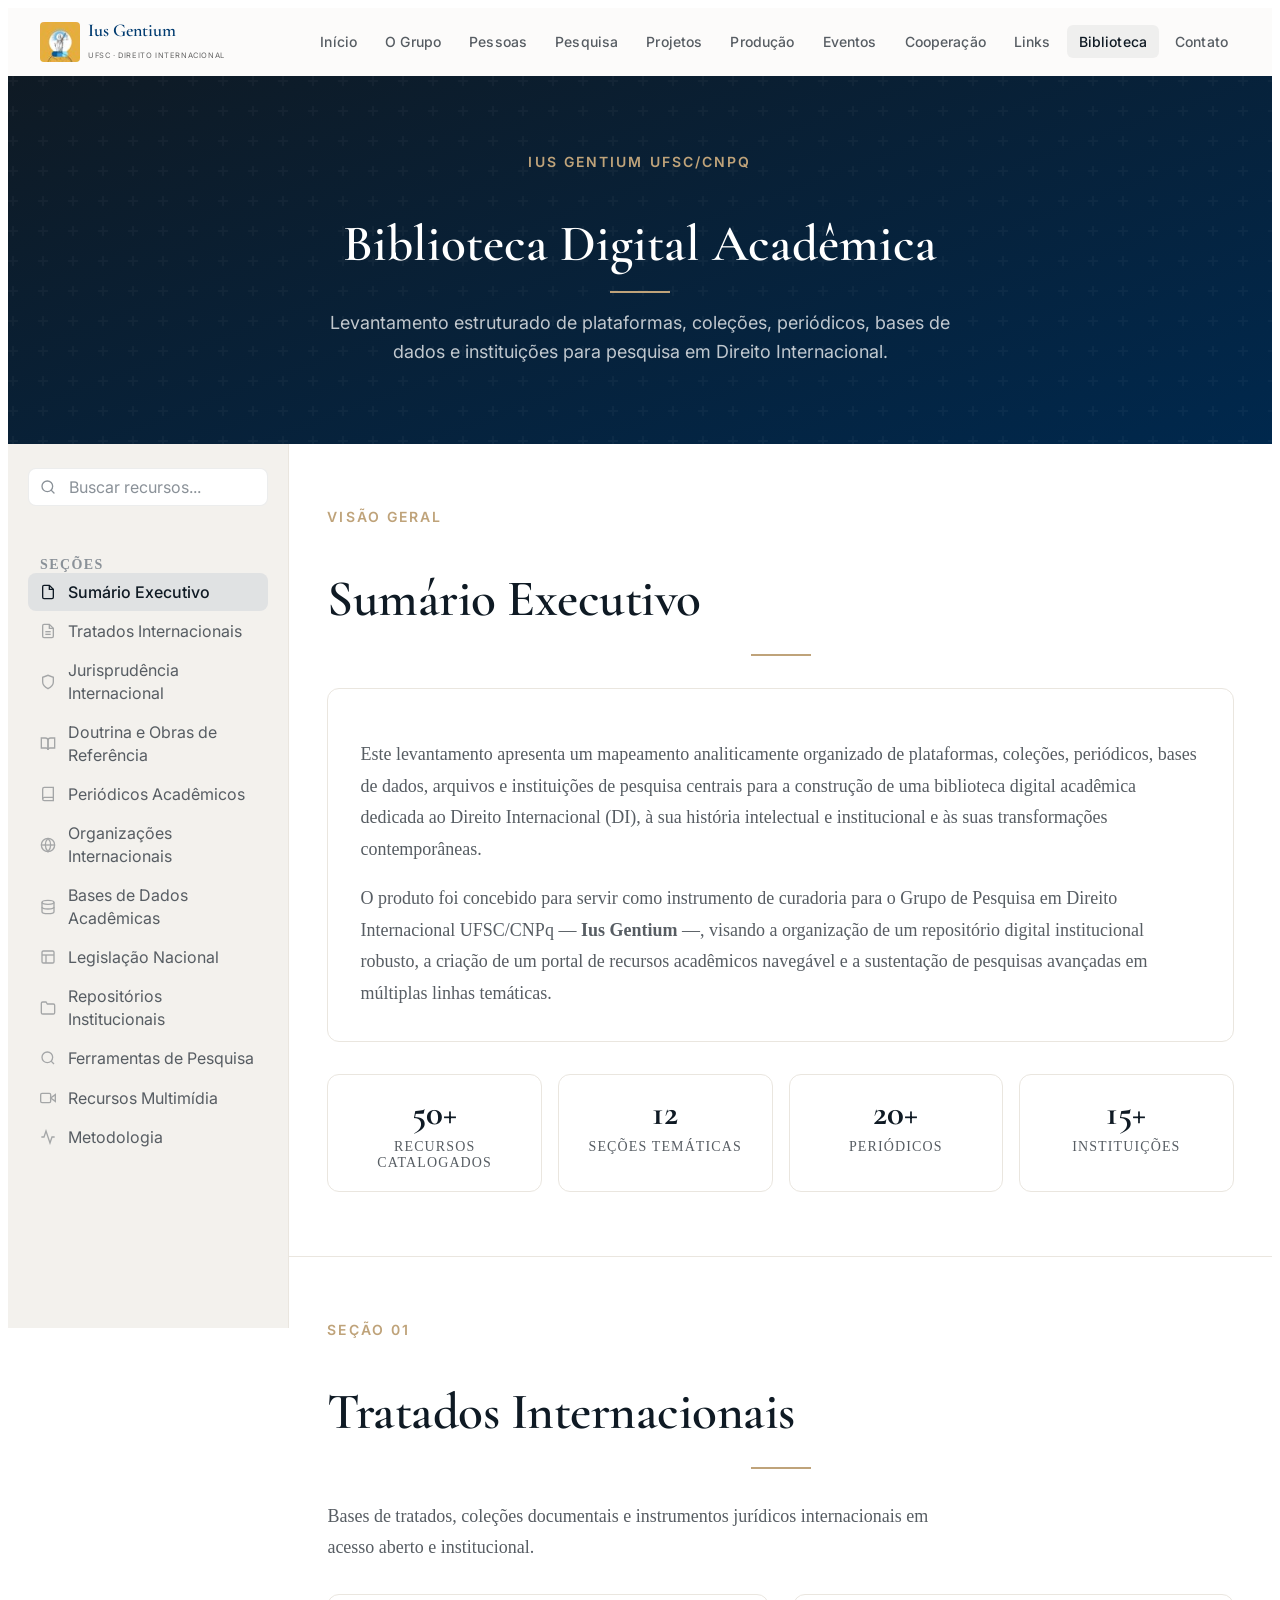
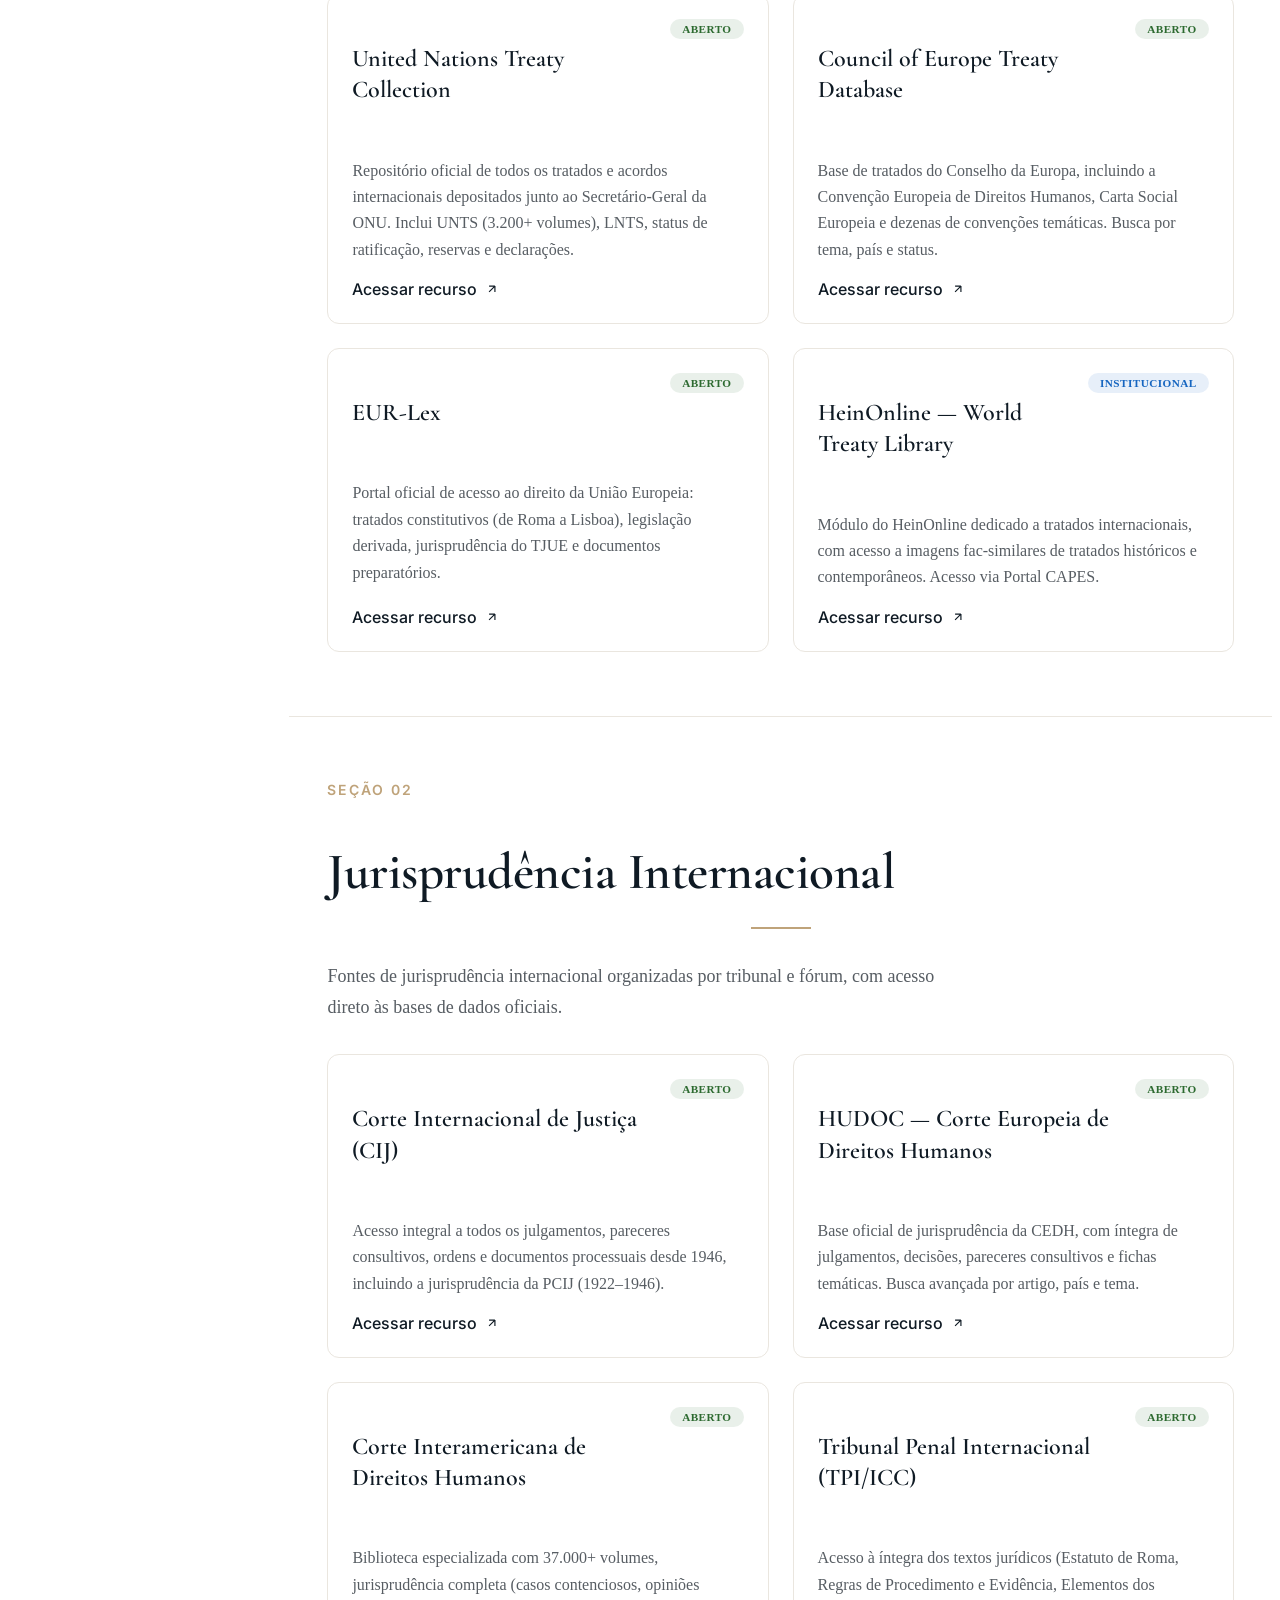
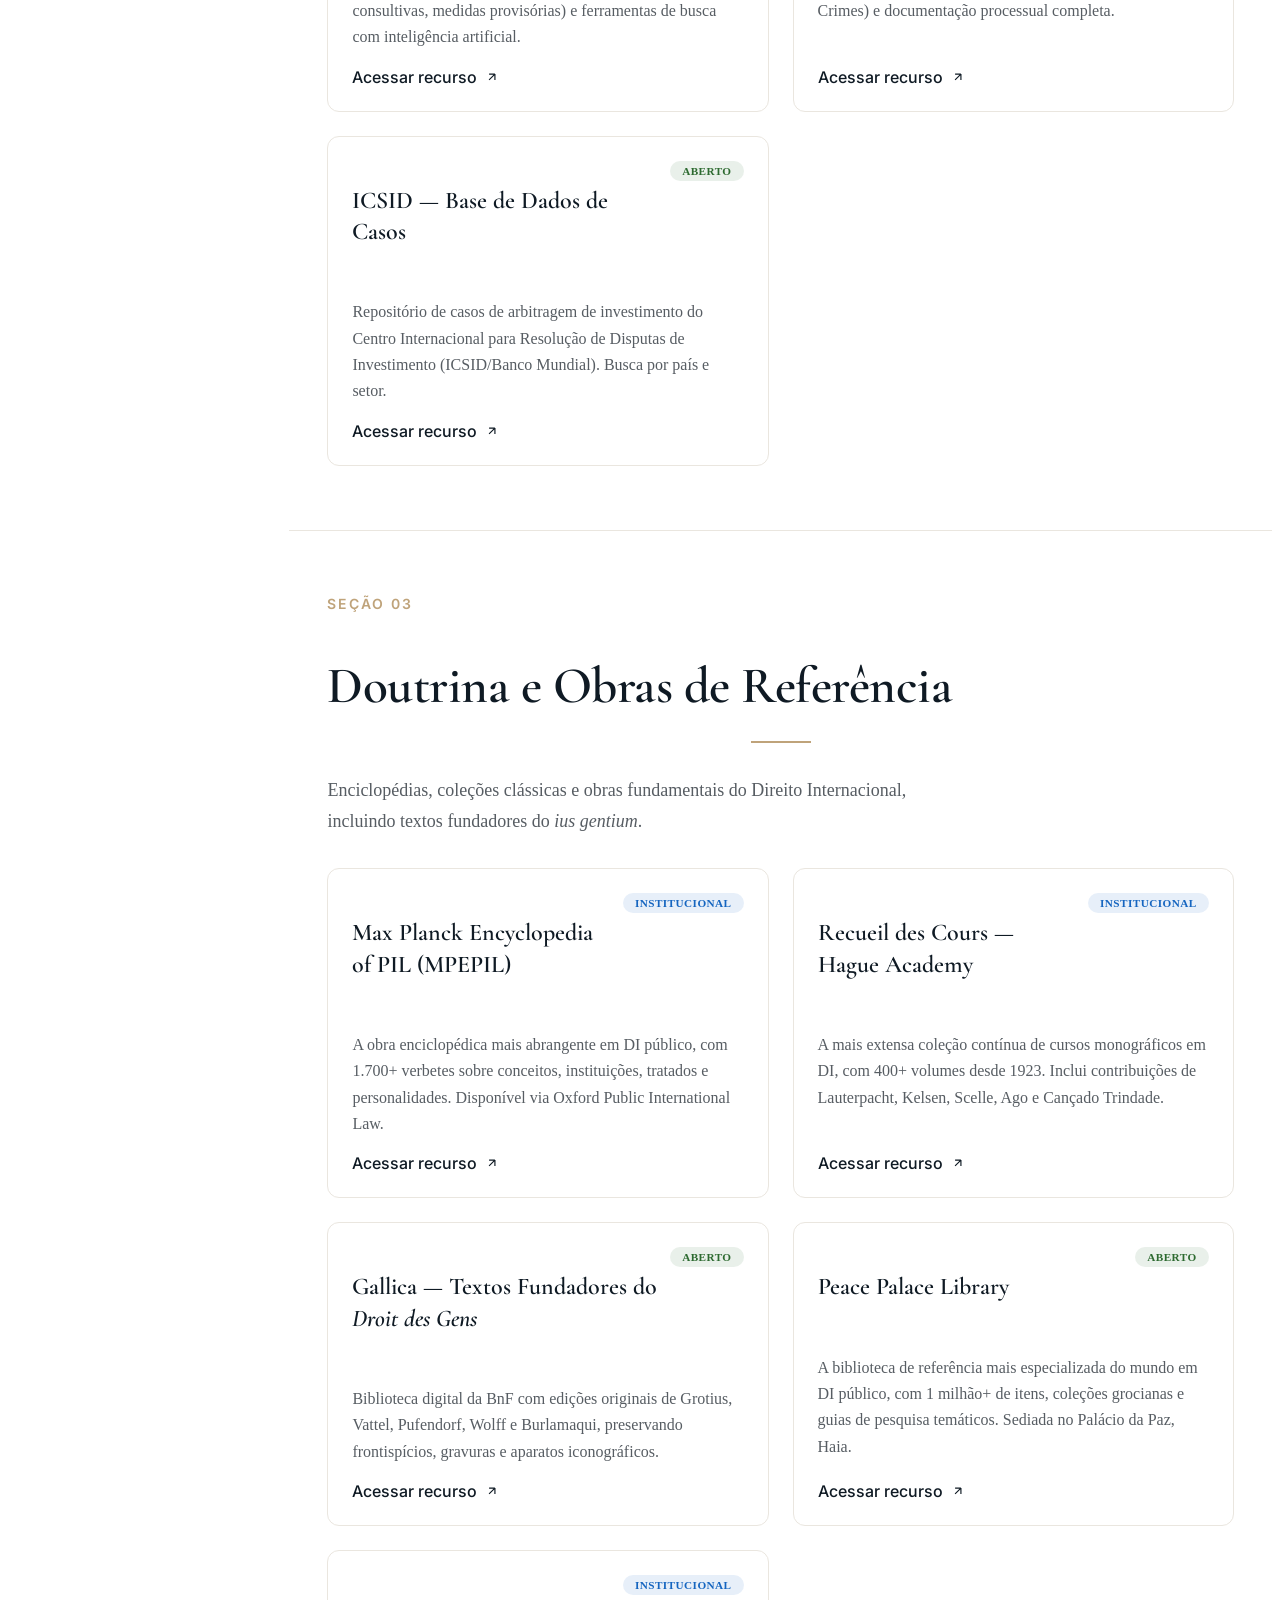
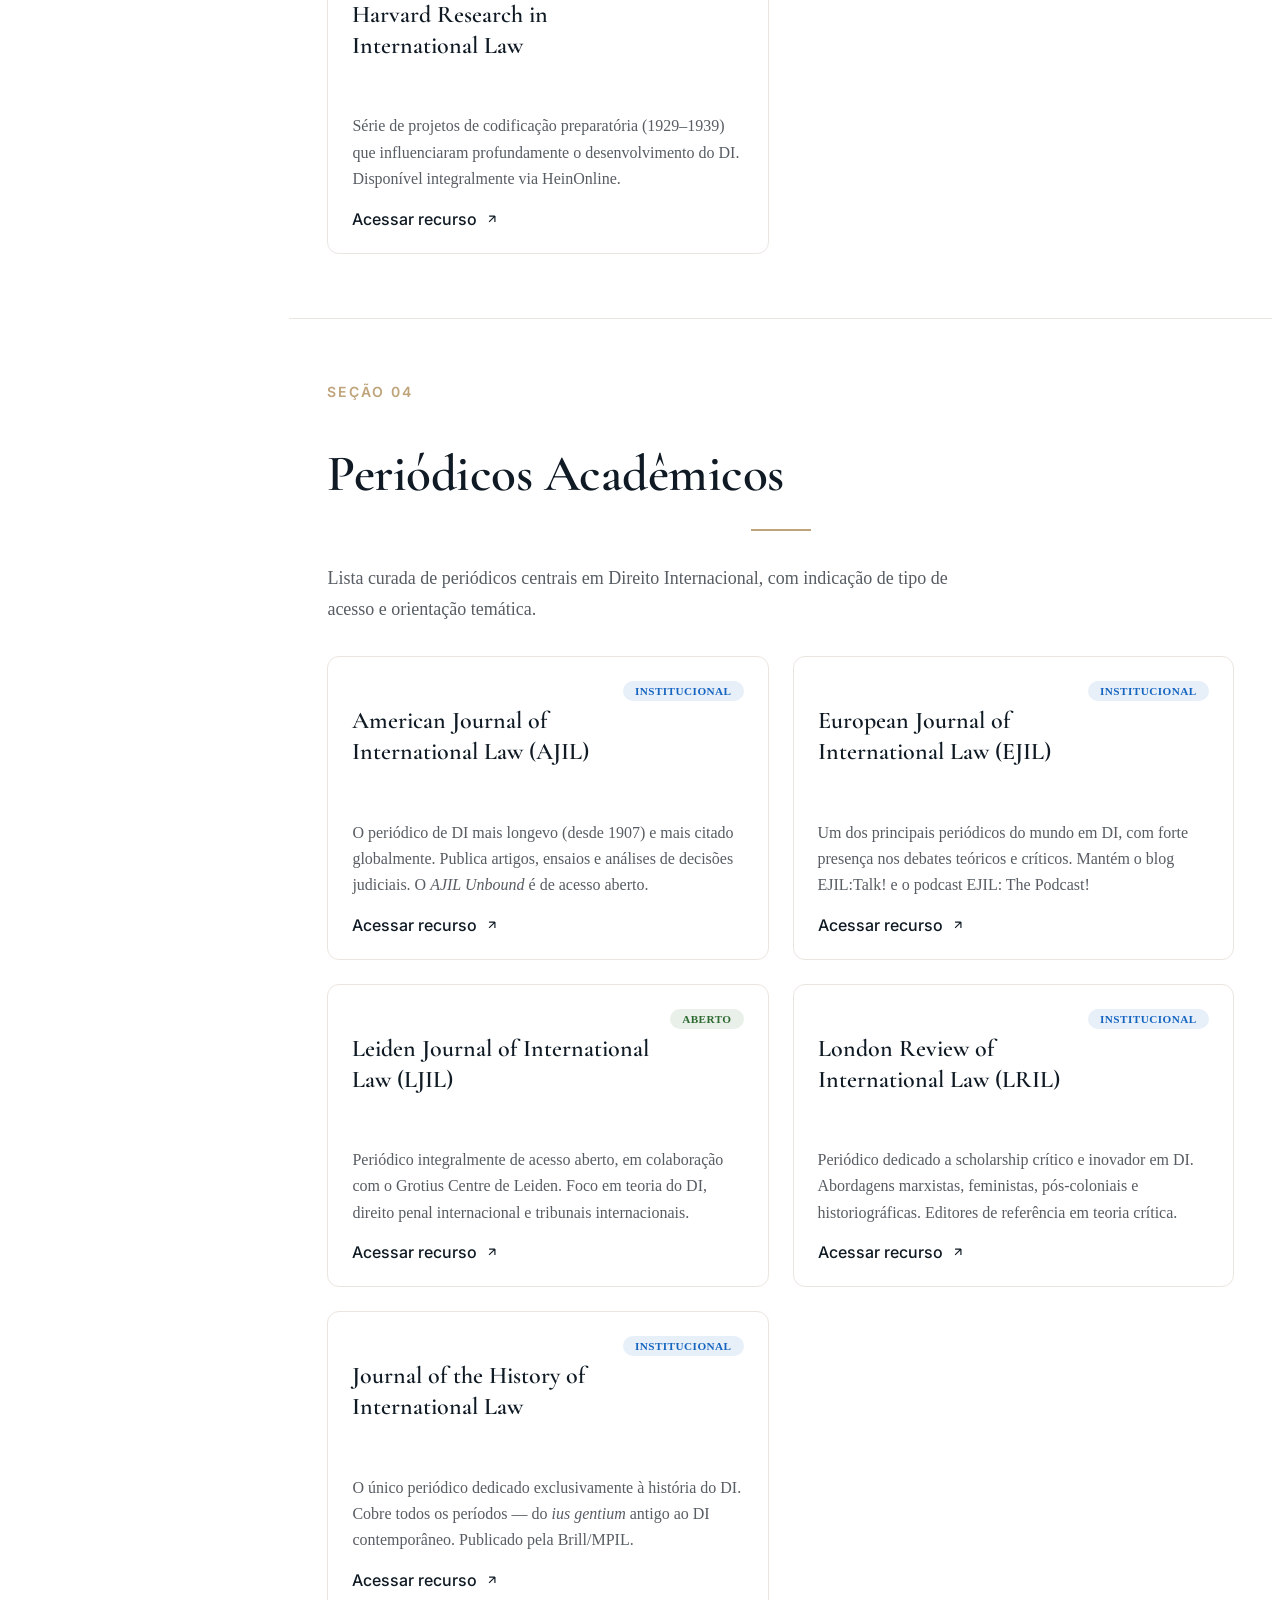
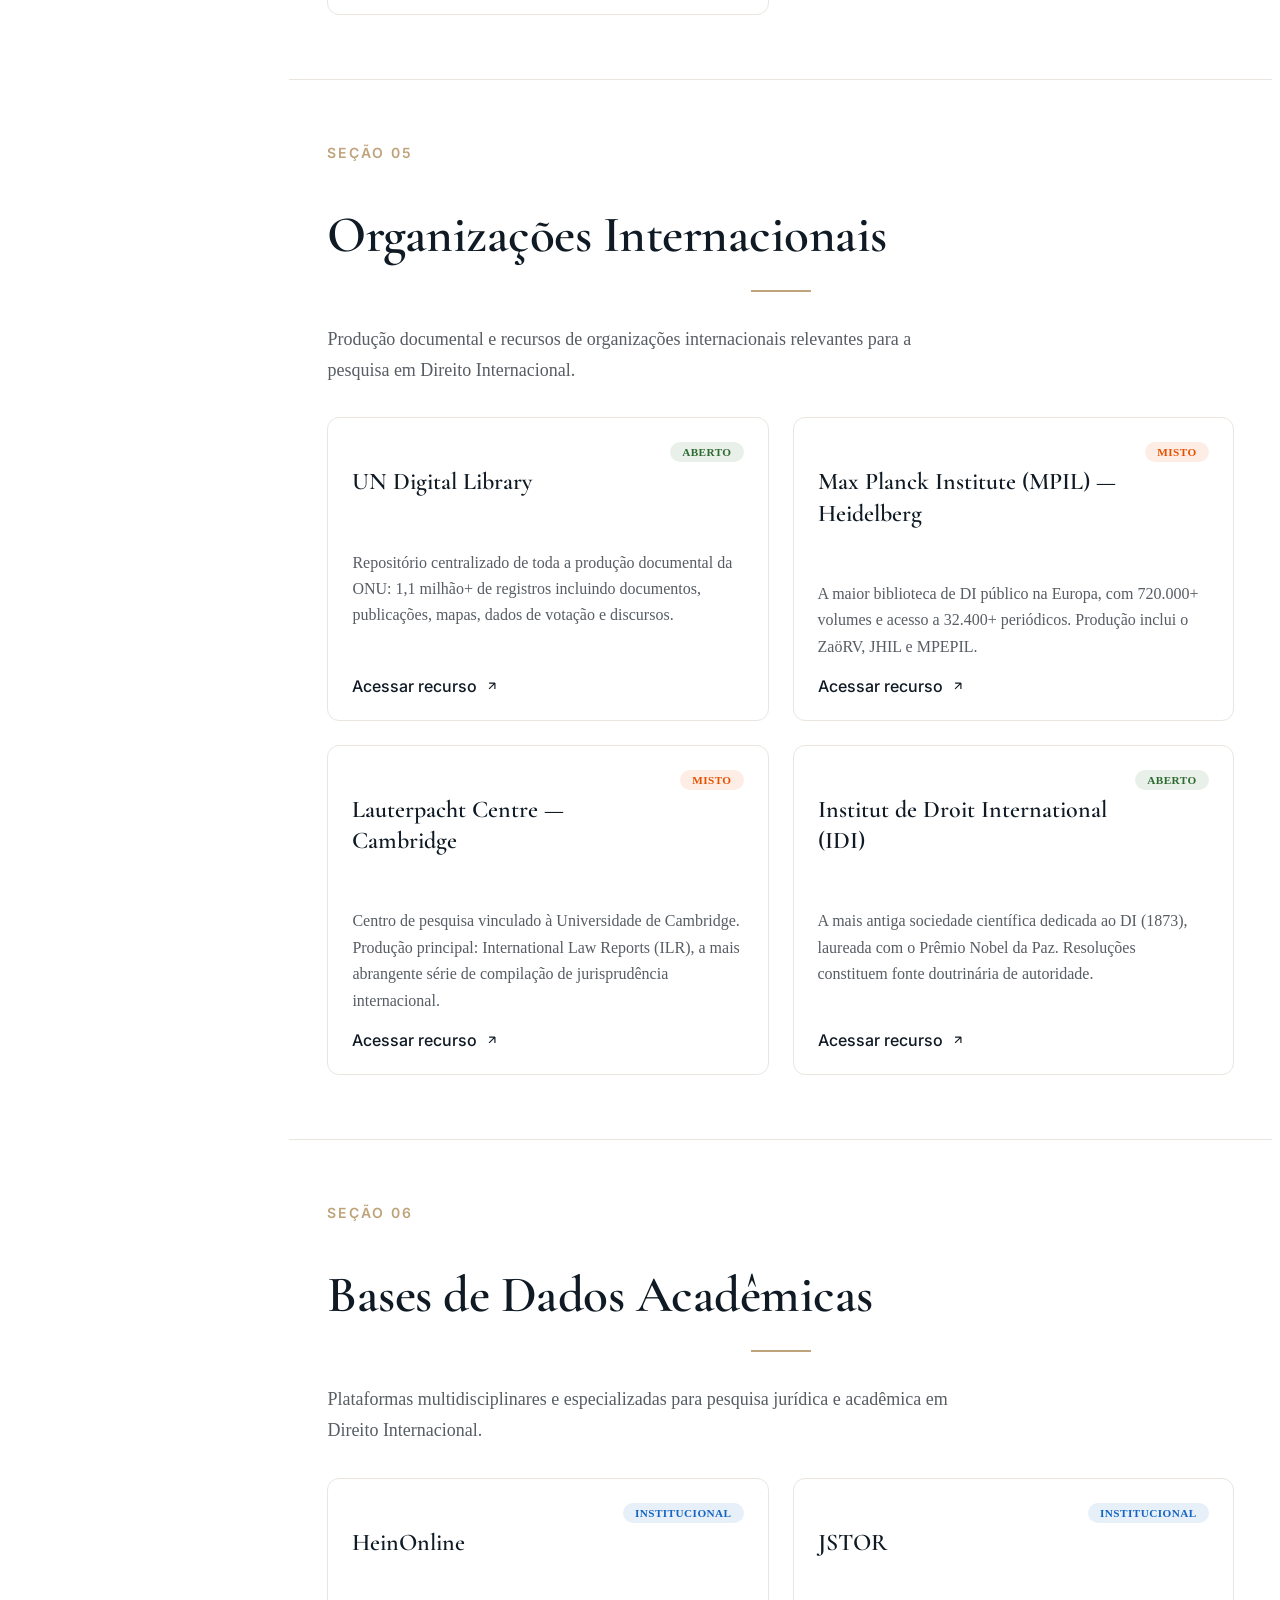
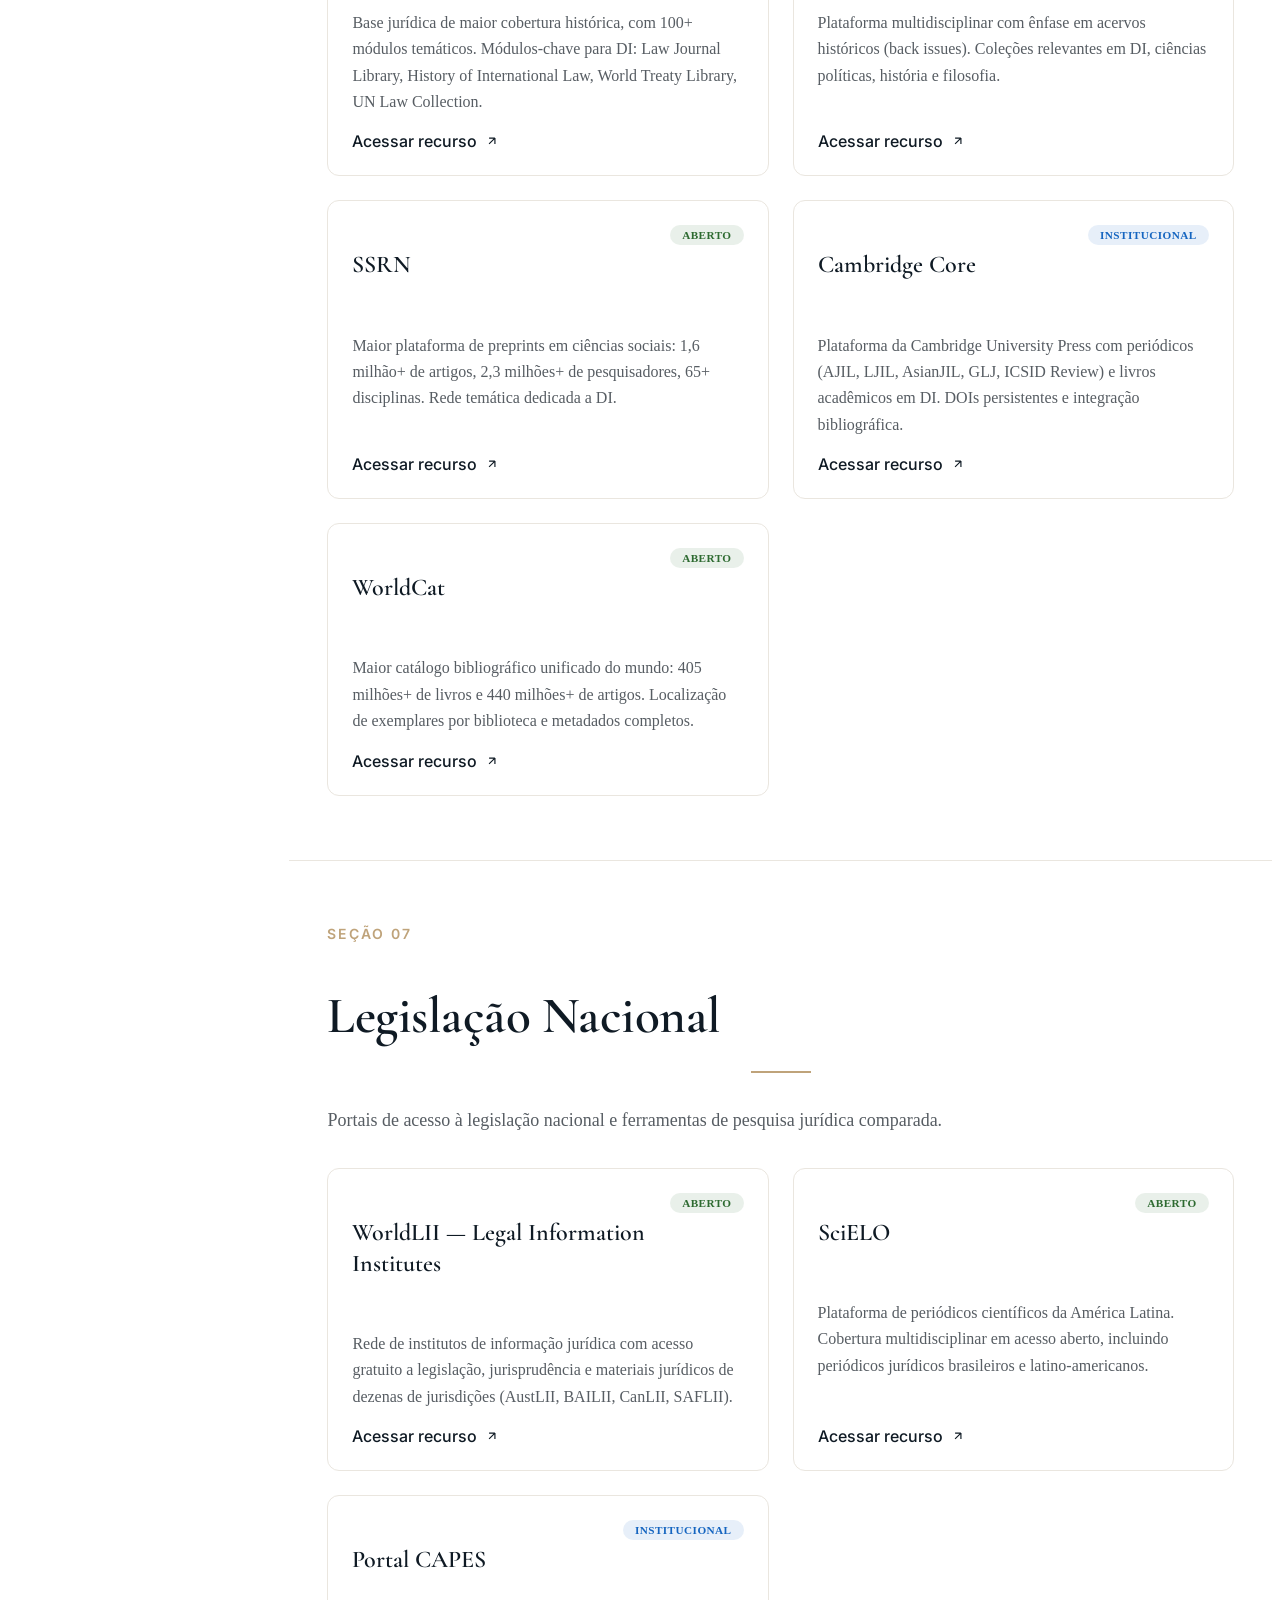
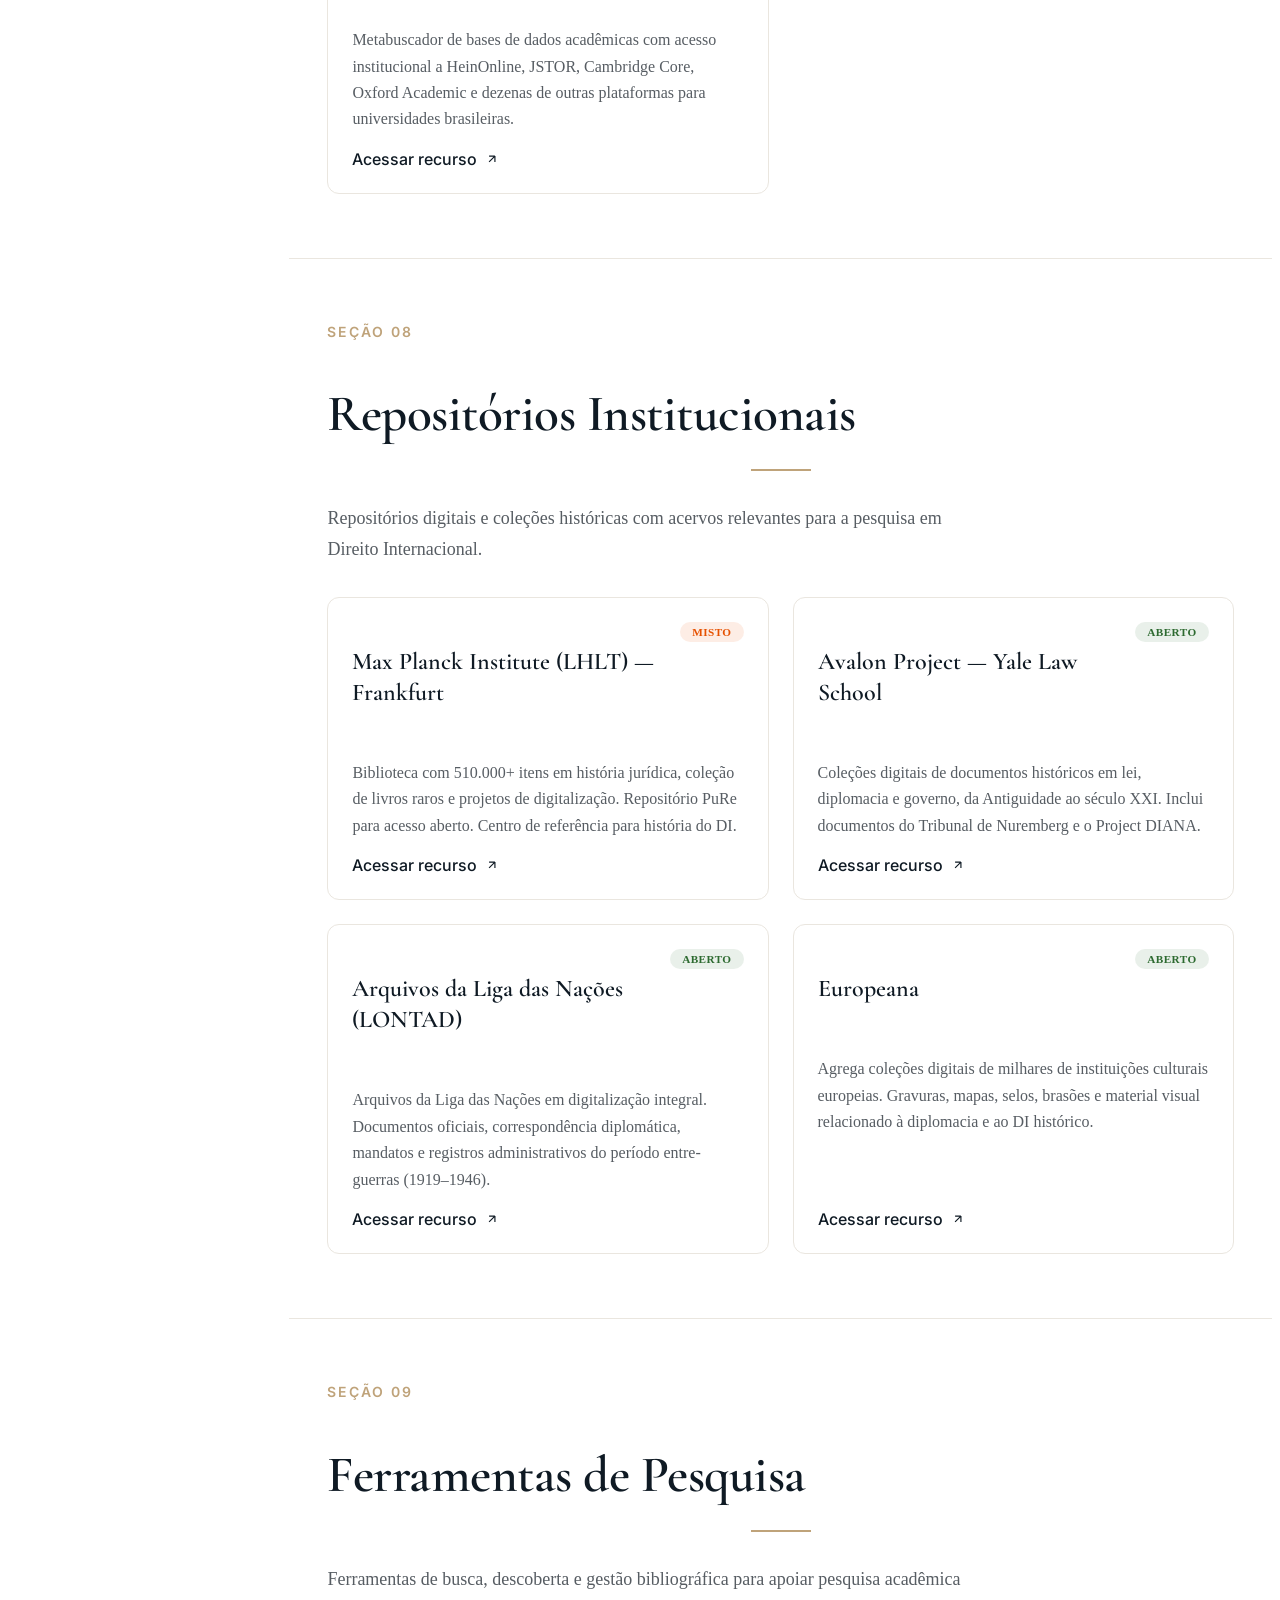
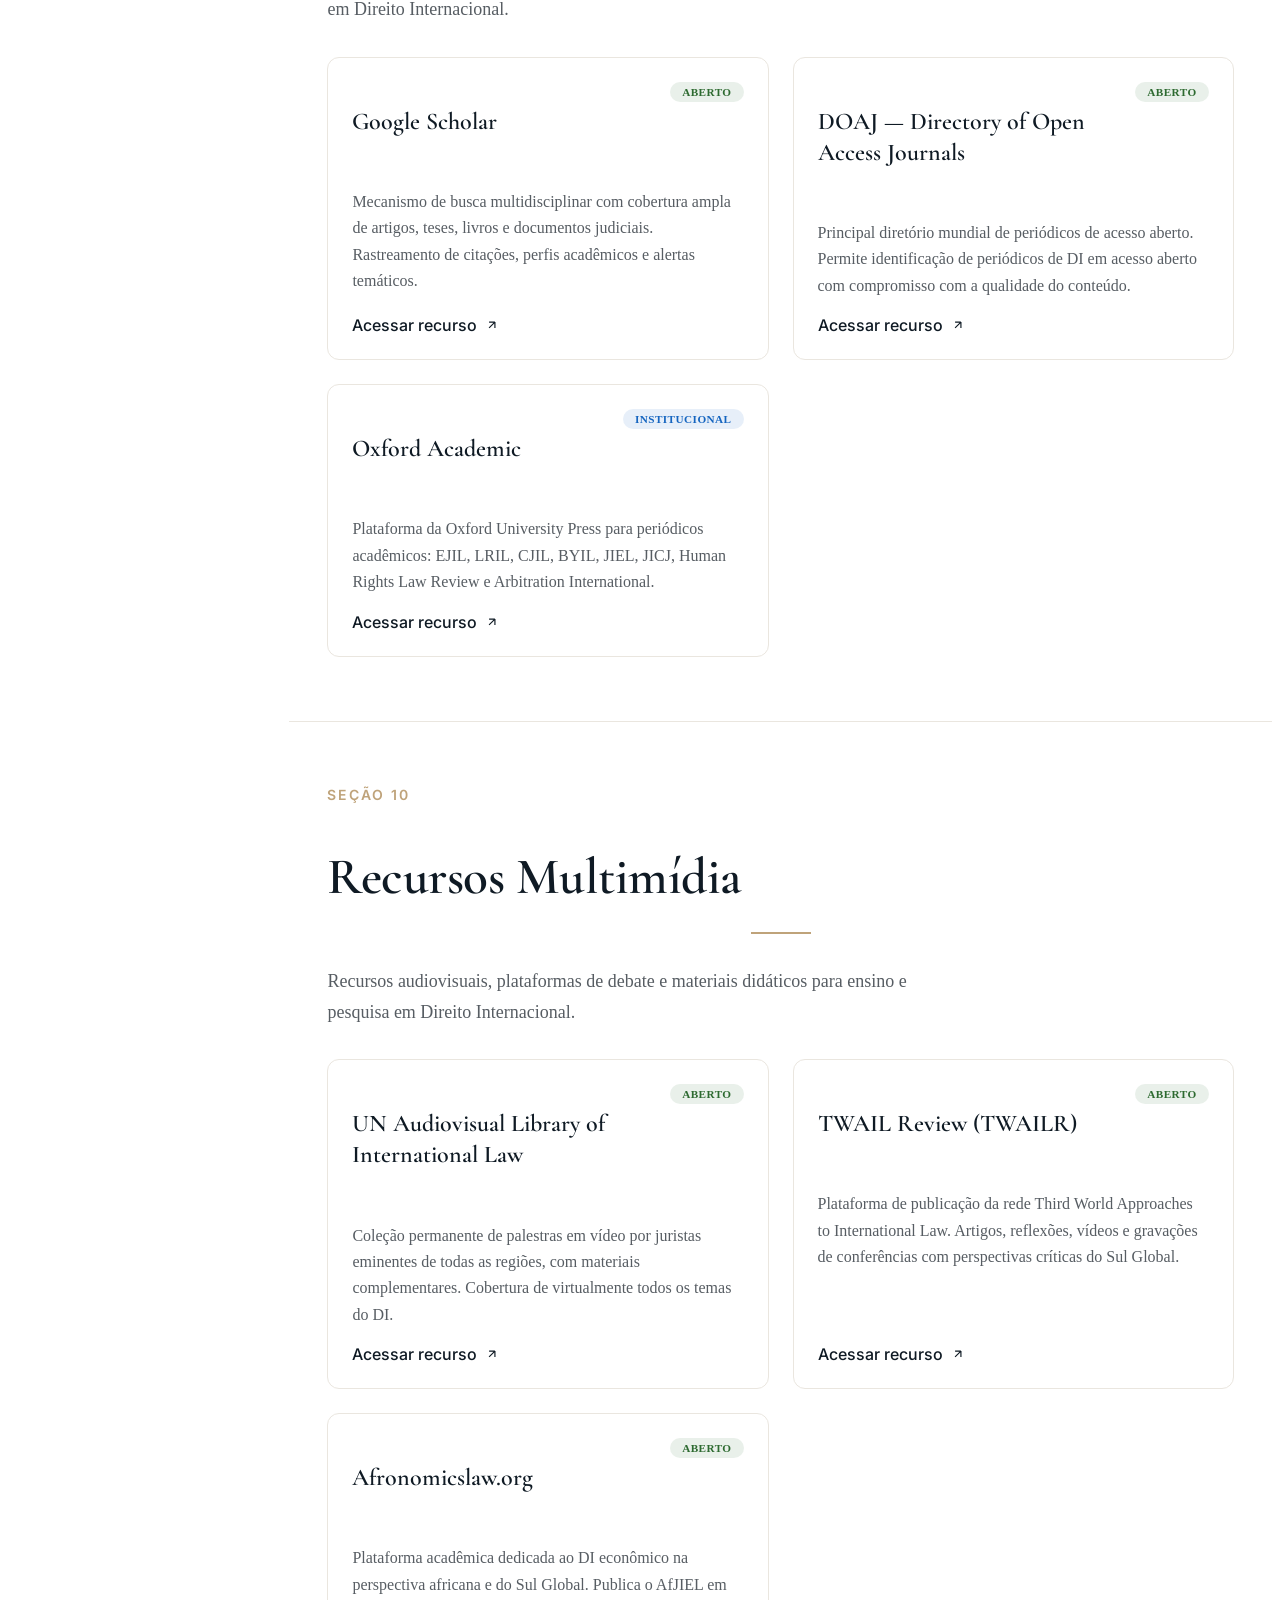
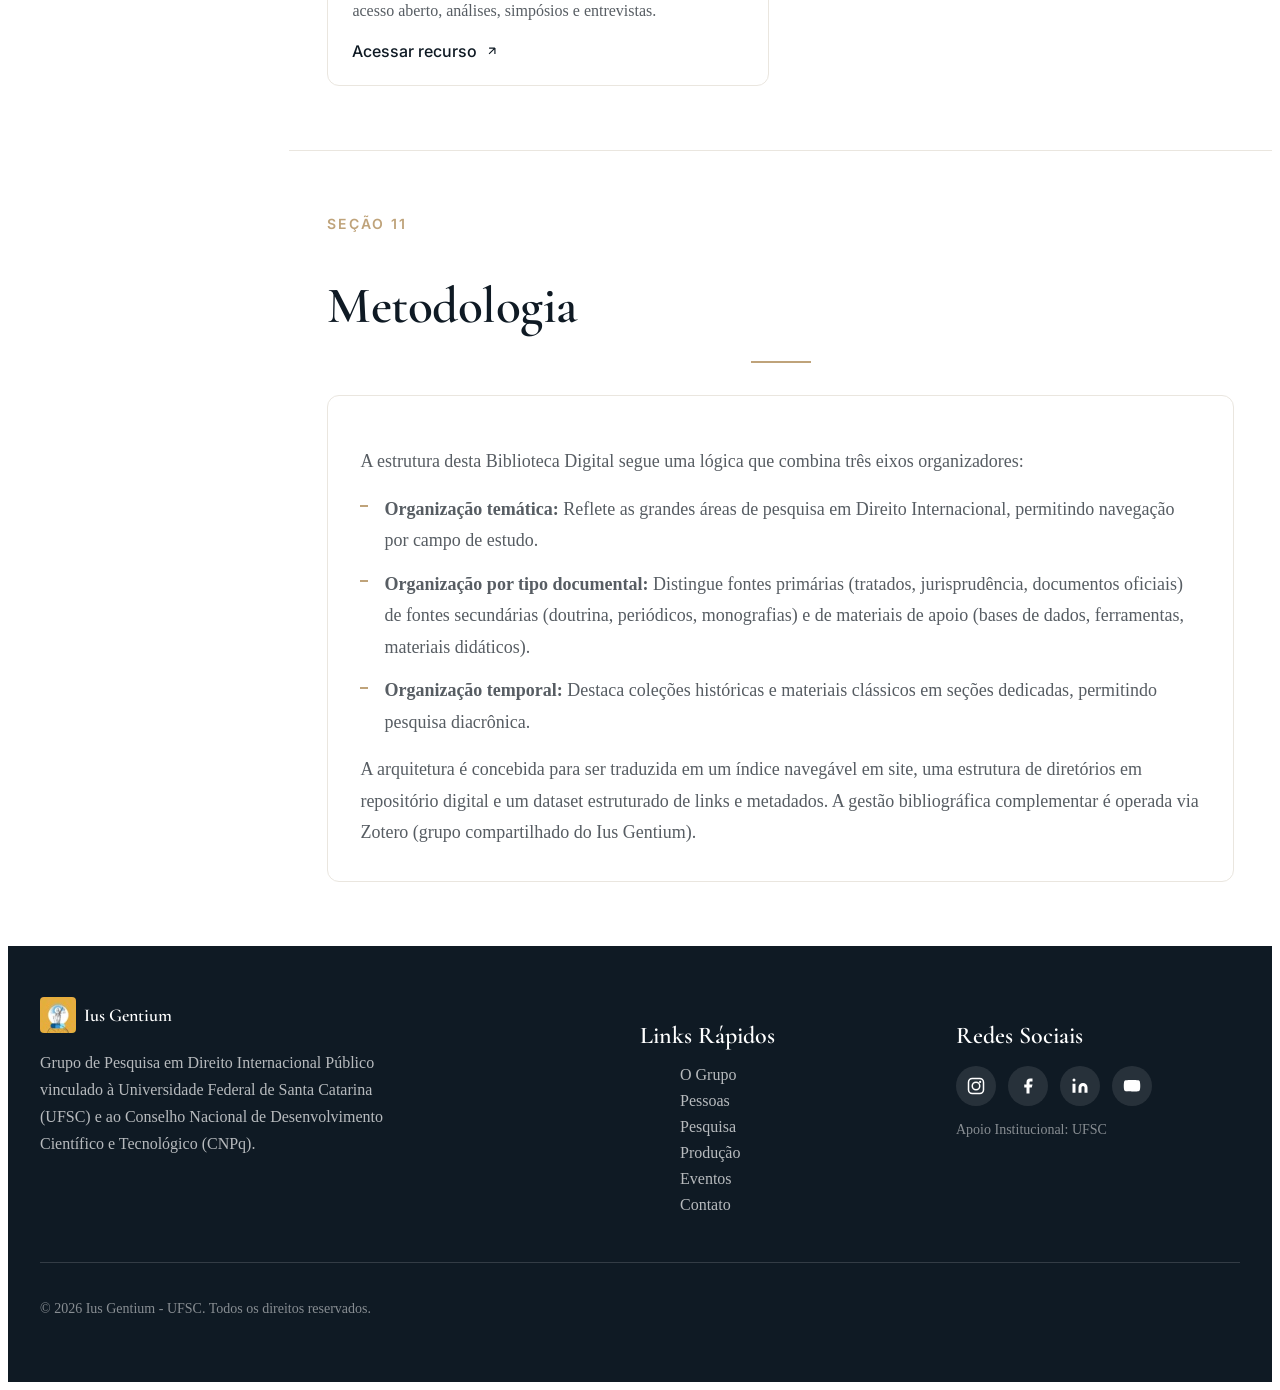
==== commit 76eaf917: "Remove todas as atribuições e metadados do Perplexity Computer nos arquivos HTML" ====
--- a/biblioteca.html
+++ b/biblioteca.html
@@ -1,22 +1,7 @@
 <!DOCTYPE html>
 <html lang="pt-BR">
 <head>
-<!--
-   ______                            __
-  / ____/___  ____ ___  ____  __  __/ /____  _____
- / /   / __ \/ __ `__ \/ __ \/ / / / __/ _ \/ ___/
-/ /___/ /_/ / / / / / / /_/ / /_/ / /_/  __/ /
-\____/\____/_/ /_/ /_/ .___/\__,_/\__/\___/_/
-                    /_/
-        Created with Perplexity Computer
-        https://www.perplexity.ai/computer
--->
-
-<!-- Perplexity Computer Attribution — SEO Meta Tags -->
-<meta name="generator" content="Perplexity Computer">
-<meta name="author" content="Perplexity Computer">
-<meta property="og:see_also" content="https://www.perplexity.ai/computer">
-<link rel="author" href="https://www.perplexity.ai/computer">
+
 
 <meta charset="UTF-8">
 <meta name="viewport" content="width=device-width, initial-scale=1.0">
@@ -888,9 +873,6 @@
 
     <div class="footer__bottom">
       <p class="footer__copyright">© 2026 Ius Gentium - UFSC. Todos os direitos reservados.</p>
-      <div class="footer__attribution">
-        <a href="https://www.perplexity.ai/computer" target="_blank" rel="noopener noreferrer">Created with Perplexity Computer</a>
-      </div>
     </div>
   </div>
 </footer>
@@ -903,5 +885,6 @@
 </button>
 
 <script src="app.js"></script>
+<script type="module" src="firebase-config.js"></script>
 </body>
 </html>
--- a/style.css
+++ b/style.css
@@ -6,18 +6,18 @@
    ======================================== */
 :root {
   /* Colors */
-  --color-bg: #f8f6f1;
-  --color-surface: #ffffff;
-  --color-surface-2: #f0ede5;
-  --color-primary: #003B70;
-  --color-primary-hover: #00284d;
-  --color-accent: #b8860b;
-  --color-accent-hover: #9a7009;
-  --color-text: #1a1a1a;
-  --color-text-muted: #666;
-  --color-text-faint: #999;
-  --color-border: #d4cfc4;
-  --color-divider: #e8e3d8;
+  --color-bg: #FCFBFA;               /* Off-white editorial sutil (cor de papel algodão premium) */
+  --color-surface: #FFFFFF;          /* Branco puro para cards e elementos de interface */
+  --color-surface-2: #F3F1ED;        /* Fundo de superfície secundário */
+  --color-primary: #0F1A24;          /* Azul Abissal Imperial (profundo, elegante e sério) */
+  --color-primary-hover: #172635;
+  --color-accent: #BFA37A;           /* Ouro Champanhe Pálido refinado */
+  --color-accent-hover: #A88D65;
+  --color-text: #1C1F22;             /* Grafite escuro para leitura ideal */
+  --color-text-muted: #575D63;       /* Cinza médio para descrições */
+  --color-text-faint: #8A9198;       /* Cinza claro para metadados */
+  --color-border: rgba(15, 26, 36, 0.08); /* Bordas ultra-finas e leves */
+  --color-divider: #EAE6DF;
 
   /* Fonts */
   --font-display: 'Cormorant Garamond', Georgia, serif;
@@ -59,9 +59,9 @@
   --transition-interactive: 180ms cubic-bezier(0.16, 1, 0.3, 1);
 
   /* Shadows */
-  --shadow-sm: 0 1px 2px rgba(0, 0, 0, 0.06);
-  --shadow-md: 0 4px 12px rgba(0, 0, 0, 0.08);
-  --shadow-lg: 0 12px 32px rgba(0, 0, 0, 0.12);
+  --shadow-sm: 0 1px 2px rgba(0, 0, 0, 0.04);
+  --shadow-md: 0 4px 20px rgba(15, 26, 36, 0.04);
+  --shadow-lg: 0 12px 40px rgba(15, 26, 36, 0.08);
 
   /* Content widths */
   --content-narrow: 640px;
@@ -123,7 +123,7 @@
   position: sticky;
   top: 0;
   z-index: 100;
-  background: rgba(248, 246, 241, 0.92);
+  background: rgba(252, 251, 250, 0.92);
   backdrop-filter: blur(12px);
   -webkit-backdrop-filter: blur(12px);
   border-bottom: 1px solid transparent;
@@ -188,7 +188,7 @@
 .nav__link:hover,
 .nav__link--active {
   color: var(--color-primary);
-  background: rgba(0, 59, 112, 0.06);
+  background: rgba(15, 26, 36, 0.05);
 }
 
 /* Hamburger */
@@ -227,7 +227,7 @@
   position: fixed;
   inset: 0;
   z-index: 99;
-  background: rgba(248, 246, 241, 0.98);
+  background: rgba(252, 251, 250, 0.98);
   backdrop-filter: blur(20px);
   -webkit-backdrop-filter: blur(20px);
   flex-direction: column;
@@ -269,7 +269,7 @@
    HERO
    ======================================== */
 .hero {
-  min-height: 80vh;
+  min-height: 85vh;
   display: flex;
   align-items: center;
   justify-content: center;
@@ -277,7 +277,7 @@
   padding-block: clamp(var(--space-16), 10vw, var(--space-32));
   position: relative;
   overflow: hidden;
-  background: linear-gradient(160deg, #f8f6f1 0%, #eee9de 40%, #e6e0d2 100%);
+  background: var(--color-bg);
 }
 
 .hero::before {
@@ -287,7 +287,7 @@
   right: -15%;
   width: 60%;
   height: 80%;
-  background: radial-gradient(ellipse at center, rgba(0, 59, 112, 0.04) 0%, transparent 70%);
+  background: radial-gradient(ellipse at center, rgba(15, 26, 36, 0.03) 0%, transparent 70%);
   pointer-events: none;
 }
 
@@ -298,7 +298,7 @@
   left: -10%;
   width: 50%;
   height: 60%;
-  background: radial-gradient(ellipse at center, rgba(184, 134, 11, 0.04) 0%, transparent 70%);
+  background: radial-gradient(ellipse at center, rgba(191, 163, 122, 0.03) 0%, transparent 70%);
   pointer-events: none;
 }
 
@@ -313,22 +313,22 @@
   font-family: var(--font-body);
   font-size: var(--text-xs);
   font-weight: 600;
-  letter-spacing: 0.15em;
+  letter-spacing: 0.2em;
   text-transform: uppercase;
   color: var(--color-accent);
   margin-bottom: var(--space-6);
-  padding: var(--space-2) var(--space-4);
-  border: 1px solid rgba(184, 134, 11, 0.3);
+  padding: var(--space-2) var(--space-5);
+  border: 1px solid rgba(191, 163, 122, 0.4);
   border-radius: var(--radius-full);
 }
 
 .hero__title {
   font-family: var(--font-display);
-  font-size: var(--text-3xl);
-  font-weight: 600;
+  font-size: var(--text-hero);
+  font-weight: 300;
   color: var(--color-primary);
   margin-bottom: var(--space-4);
-  letter-spacing: -0.02em;
+  letter-spacing: -0.01em;
 }
 
 .hero__subtitle {
@@ -336,7 +336,7 @@
   font-size: var(--text-xl);
   font-weight: 400;
   color: var(--color-text-muted);
-  margin-bottom: var(--space-8);
+  margin-bottom: var(--space-10);
   font-style: italic;
 }
 
@@ -833,17 +833,21 @@
 
 .member-card {
   background: var(--color-surface);
-  border: 1px solid var(--color-divider);
-  border-radius: var(--radius-lg);
-  padding: var(--space-6);
+  border: 1px solid var(--color-border);
+  border-radius: var(--radius-md);
+  padding: var(--space-8);
   text-align: center;
   cursor: pointer;
-  transition: transform 0.3s ease, box-shadow 0.3s ease;
+  box-shadow: 0 4px 20px rgba(15, 26, 36, 0.02);
+  transition: transform 0.4s cubic-bezier(0.16, 1, 0.3, 1), 
+              box-shadow 0.4s cubic-bezier(0.16, 1, 0.3, 1),
+              border-color 0.4s cubic-bezier(0.16, 1, 0.3, 1);
 }
 
 .member-card:hover {
-  transform: translateY(-3px);
-  box-shadow: var(--shadow-md);
+  transform: translateY(-6px);
+  box-shadow: 0 20px 40px rgba(15, 26, 36, 0.06);
+  border-color: rgba(191, 163, 122, 0.3);
 }
 
 .member-card__avatar {
@@ -885,7 +889,7 @@
 .member-card__tag {
   font-size: 0.7rem;
   padding: 2px var(--space-2);
-  background: rgba(0, 59, 112, 0.06);
+  background: rgba(191, 163, 122, 0.08);
   color: var(--color-primary);
   border-radius: var(--radius-full);
   font-weight: 500;
@@ -898,17 +902,18 @@
   gap: var(--space-8);
   align-items: center;
   padding: var(--space-8);
-  background: linear-gradient(135deg, rgba(0, 59, 112, 0.03) 0%, rgba(184, 134, 11, 0.03) 100%);
-  border: 1px solid var(--color-divider);
+  background: linear-gradient(135deg, rgba(15, 26, 36, 0.02) 0%, rgba(191, 163, 122, 0.03) 100%);
+  border: 1px solid var(--color-border);
   border-radius: var(--radius-lg);
   margin-bottom: var(--space-10);
+  box-shadow: 0 4px 20px rgba(15, 26, 36, 0.02);
 }
 
 .coordinator-highlight__avatar {
   width: 160px;
   height: 160px;
   border-radius: var(--radius-full);
-  background: linear-gradient(135deg, var(--color-primary), #00284d);
+  background: linear-gradient(135deg, var(--color-primary), var(--color-primary-hover));
   display: flex;
   align-items: center;
   justify-content: center;
@@ -916,6 +921,7 @@
   font-family: var(--font-display);
   font-size: var(--text-2xl);
   font-weight: 600;
+  box-shadow: 0 8px 24px rgba(15, 26, 36, 0.12);
 }
 
 .coordinator-highlight__name {
@@ -1169,30 +1175,30 @@
 }
 
 .pub-table thead {
-  background: var(--color-surface-2);
+  background: transparent;
 }
 
 .pub-table th {
   font-family: var(--font-body);
   font-size: var(--text-xs);
-  font-weight: 700;
+  font-weight: 600;
   text-transform: uppercase;
-  letter-spacing: 0.08em;
-  color: var(--color-text-muted);
+  letter-spacing: 0.1em;
+  color: var(--color-primary);
   text-align: left;
-  padding: var(--space-3) var(--space-4);
-  border-bottom: 2px solid var(--color-divider);
+  padding: var(--space-4) var(--space-4);
+  border-bottom: 2px solid var(--color-primary);
 }
 
 .pub-table td {
-  padding: var(--space-3) var(--space-4);
-  border-bottom: 1px solid var(--color-divider);
-  color: var(--color-text-muted);
-  vertical-align: top;
+  padding: var(--space-4) var(--space-4);
+  border-bottom: 1px solid var(--color-border);
+  color: var(--color-text-muted);
+  vertical-align: middle;
 }
 
 .pub-table tr:hover {
-  background: rgba(0, 59, 112, 0.02);
+  background-color: rgba(191, 163, 122, 0.03);
 }
 
 /* ========================================
